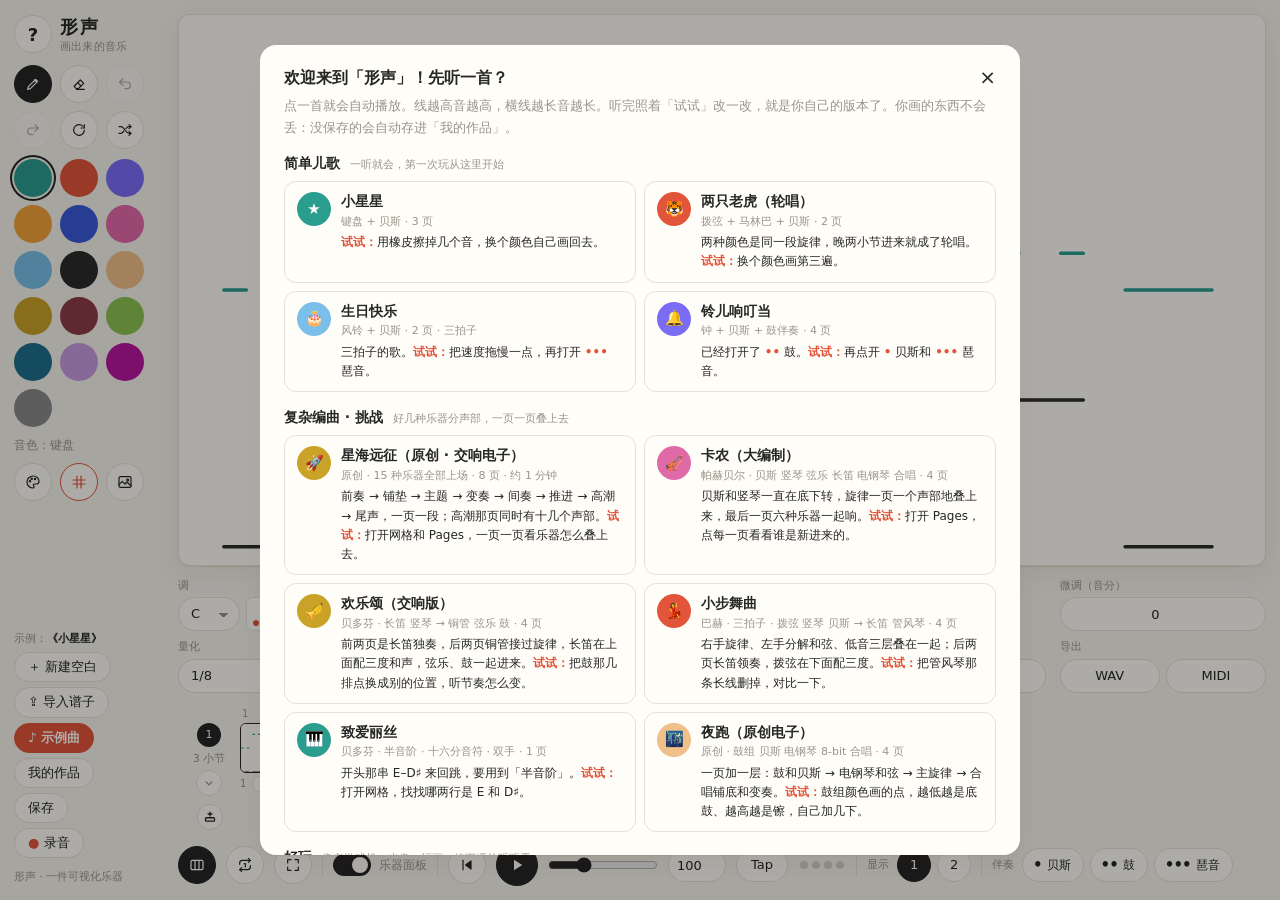
==== docs/index.html @ dfc7c665 "形声：新增大屏曲谱和新手引导 - 大屏曲谱：底部新按钮让画纸铺满整个屏幕（支持时顺便全屏），只留浮动小工具条：播放、画笔、橡皮、撤销、换颜色、退出；手机上也能画，Esc 或「退出大屏」回到普通界面（j" ====
<!DOCTYPE html>
<!-- 本文件由 工作文件/shapesound/build.py 自动生成，请不要直接修改；改源文件后重新运行 build.py -->
<html lang="zh-CN">
<head>
<meta charset="utf-8">
<meta name="viewport" content="width=device-width,initial-scale=1">
<title>形声 · 画出来的音乐</title>
<style>
:root{
  --bg:#f6f3ec; --paper:#fffdf8; --ink:#262626; --muted:#9a948a; --soft:#c9c3b8; --line:rgba(60,50,30,.08);
  --line2:rgba(60,50,30,.18); --line3:rgba(60,50,30,.34); --ui:#fffdf8; --uib:#e6e0d4; --hover:rgba(60,50,30,.06);
  --accent:#e2553a; --shadow:0 1px 2px rgba(60,40,10,.06),0 8px 28px rgba(60,40,10,.06);
}
body[data-paper="sky"]{ --bg:#d6e7f6; --paper:#e6f1fb; --ink:#1d2a44; --muted:#6c80a0; --soft:#a9bfd8; --line:rgba(20,50,90,.08);
  --line2:rgba(20,50,90,.18); --line3:rgba(20,50,90,.34); --ui:#f2f8fd; --uib:#c4d8ec; --hover:rgba(20,50,90,.07); }
body[data-paper="night"]{ --bg:#121419; --paper:#1a1d24; --ink:#efebe2; --muted:#878b97; --soft:#4a4f5c; --line:rgba(255,255,255,.05);
  --line2:rgba(255,255,255,.12); --line3:rgba(255,255,255,.26); --ui:#1f232b; --uib:#333845; --hover:rgba(255,255,255,.06); --shadow:0 8px 28px rgba(0,0,0,.4); }
*{box-sizing:border-box;margin:0;padding:0}
html,body{height:100%;overflow:hidden}
body{background:var(--bg);color:var(--ink);font:13px/1.4 -apple-system,"PingFang SC","Microsoft YaHei","Noto Sans SC",system-ui,sans-serif;
  display:grid;grid-template-columns:150px 1fr;gap:0 14px;padding:14px;-webkit-user-select:none;user-select:none;transition:background .3s}
button{font:inherit;color:inherit;background:none;border:0;cursor:pointer}
select,input{font:inherit;color:inherit}
svg{width:16px;height:16px;fill:none;stroke:currentColor;stroke-width:1.8;stroke-linecap:round;stroke-linejoin:round;display:block}

/* ---------- 左侧工具栏 ---------- */
#side{display:flex;flex-direction:column;gap:10px;min-height:0;overflow-y:auto;padding:6px;margin:-6px}   /* 留出 6px，选中色块的外圈不被裁掉 */
.brand{font-weight:700;font-size:18px;letter-spacing:.12em;display:flex;align-items:center;gap:8px}
.brand small{display:block;font-weight:400;font-size:11px;letter-spacing:.02em;color:var(--muted)}
.g3{display:grid;grid-template-columns:repeat(3,38px);gap:8px}
.ib{width:38px;height:38px;border-radius:50%;display:grid;place-items:center;background:var(--ui);border:1px solid var(--uib);position:relative}
.ib:hover{border-color:var(--line3)}
.ib.on{background:var(--ink);color:var(--paper);border-color:var(--ink)}
.ib:disabled{opacity:.35;cursor:default}
.sw{width:38px;height:38px;border-radius:50%;position:relative;transition:transform .1s}
.sw:hover{transform:scale(1.06)}
.sw.on{box-shadow:0 0 0 2px var(--bg),0 0 0 4px var(--ink)}
/* 悬停提示：用一个固定定位的浮层，永远在最上面，靠近窗口边缘时自动换到上方/往里挪，不会被色块或边框盖住 */
#tipbox{position:fixed;left:0;top:0;background:var(--ink);color:var(--paper);font-size:12px;line-height:1.5;padding:4px 10px;border-radius:7px;
  max-width:260px;z-index:60;pointer-events:none;opacity:0;transition:opacity .12s;box-shadow:0 4px 14px rgba(0,0,0,.18)}
#tipbox.show{opacity:.96}
.timbre{font-size:12px;color:var(--muted);height:16px}
.sp{flex:1}
.side-files{display:flex;flex-direction:column;gap:5px;align-items:flex-start}
.side-files .pill{padding:5px 13px}
.pill{padding:6px 14px;border-radius:999px;border:1px solid var(--uib);background:var(--ui);font-size:13px}
.pill:hover{border-color:var(--line3)}
#tBg.holding{box-shadow:0 0 0 3px var(--accent);transition:box-shadow .5s}
.pill.hot{background:var(--accent);color:#fff;border-color:var(--accent);font-weight:600}
.pill.hot:hover{filter:brightness(1.06)}
/* 示例曲 / 我的作品 弹窗 */
.dialog.wide{max-width:760px}
.dialog .lead{font-size:13px;color:var(--muted);margin:-4px 0 14px;line-height:1.7}
.songs{display:grid;grid-template-columns:repeat(auto-fill,minmax(240px,1fr));gap:8px}
.sgroup{margin:16px 0 8px;display:flex;align-items:baseline;gap:10px;flex-wrap:wrap}
.sgroup:first-child{margin-top:0}
.sgroup b{font-size:14px}
.sgroup span{font-size:11px;color:var(--muted)}
.song{display:flex;gap:10px;align-items:flex-start;text-align:left;width:100%;padding:10px 12px;border-radius:12px;border:1px solid var(--uib);background:var(--paper);transition:border-color .15s,transform .1s}
.song:hover{border-color:var(--ink);transform:translateY(-1px)}
.song .pic{flex:none;width:34px;height:34px;border-radius:50%;display:grid;place-items:center;color:#fff;font-size:15px}
.song .t{font-size:14px;font-weight:600}
.song .m{font-size:11px;color:var(--muted);margin:2px 0 4px}
.song .d{font-size:12px;line-height:1.6}
.song .d b{color:var(--accent);font-weight:600}
.dlg-foot{margin-top:14px;display:flex;gap:8px;justify-content:flex-end;flex-wrap:wrap}
.saverow{display:flex;gap:8px;flex-wrap:wrap}
.saverow input{flex:1;min-width:160px;height:34px;border-radius:999px;border:1px solid var(--uib);background:var(--paper);padding:0 14px}
.works{display:flex;flex-direction:column;gap:8px;margin-top:12px;max-height:48vh;overflow:auto}
.work{display:flex;gap:12px;align-items:center;padding:8px 10px;border:1px solid var(--uib);border-radius:12px;background:var(--paper)}
.work.cur{border-color:var(--ink)}
.work canvas{width:96px;height:36px;border-radius:6px;border:1px solid var(--uib);flex:none}
.winfo{flex:1;min-width:0}
.wname{font-weight:600;cursor:text;overflow:hidden;text-overflow:ellipsis;white-space:nowrap}
.wname input{font-weight:600;width:100%;border:1px solid var(--uib);border-radius:6px;padding:1px 6px;background:var(--ui)}
.wmeta{font-size:11px;color:var(--muted)}
.wtag{display:inline-block;font-size:10px;padding:0 6px;border-radius:999px;background:var(--uib);color:var(--ink);margin-right:4px}
.wbtns{display:flex;gap:6px;flex:none}
.pill.sm{padding:4px 11px;font-size:12px}
.pill.danger{background:#c0392b;color:#fff;border-color:#c0392b}
.empty{font-size:12px;color:var(--muted);padding:18px;text-align:center;line-height:1.8}
.worknow{font-size:11px;color:var(--muted);line-height:1.5;word-break:break-all}
.worknow b{color:var(--ink);font-weight:600}
/* 导入谱子 */
.imp-row{display:flex;gap:10px;align-items:center;flex-wrap:wrap;font-size:12px;color:var(--muted)}
.imp-h{font-size:13px;margin:16px 0 6px}
#impText{width:100%;height:150px;resize:vertical;border-radius:10px;border:1px solid var(--uib);background:var(--paper);color:var(--ink);padding:10px 12px;
  font:13px/1.6 ui-monospace,Consolas,"Microsoft YaHei",monospace;-webkit-user-select:text;user-select:text}
.imp-help{font-size:11px;color:var(--muted);line-height:1.9;margin-top:6px}
.imp-help b{color:var(--ink);font-weight:600}
.imp-err{color:#c0392b;font-size:12px;margin-top:8px;min-height:1em}
.imp-note{font-size:11px;color:var(--muted);margin-top:12px;line-height:1.7;border-top:1px solid var(--uib);padding-top:10px}
#phBox{margin-top:10px}
#phPrev{display:block;width:100%;border-radius:10px;border:1px solid var(--uib)}
.ph-ctl{display:flex;gap:14px;flex-wrap:wrap;align-items:center;margin-top:8px;font-size:12px;color:var(--muted)}
.ph-ctl label{display:flex;gap:6px;align-items:center}
.ph-ctl .sel{height:30px;font-size:12px}
.ph-ctl input[type=range]{width:120px;accent-color:var(--ink)}
.ph-foot{display:flex;gap:10px;align-items:center;justify-content:space-between;flex-wrap:wrap;margin-top:8px;font-size:12px;color:var(--muted)}
/* 大屏曲谱 */
body.big{grid-template-columns:1fr;grid-template-rows:1fr;padding:0;height:100%;overflow:hidden}
html:has(body.big){overflow:hidden}
body.big #side,body.big #inst,body.big #strip,body.big #bar{display:none!important}
body.big #toast{top:auto;bottom:18px}
body.big #main{grid-template-rows:1fr;gap:0;height:100vh;height:100dvh}
body.big #stage{border-radius:0;border:0}
#bigbar{position:fixed;top:10px;right:10px;z-index:40;display:flex;gap:6px;align-items:center;flex-wrap:wrap;justify-content:flex-end;
  background:var(--ui);border:1px solid var(--uib);border-radius:24px;padding:5px;box-shadow:var(--shadow);max-width:calc(100vw - 20px)}
#bigbar[hidden]{display:none}
#bigbar .ib.on{background:var(--ink);color:var(--paper)}
#bigbar .bbink{border:3px solid var(--ui);box-shadow:0 0 0 1px var(--uib)}
#bbInks{position:absolute;top:calc(100% + 6px);right:0;display:grid;grid-template-columns:repeat(4,64px);gap:6px;background:var(--ui);
  border:1px solid var(--uib);border-radius:14px;padding:8px;box-shadow:var(--shadow)}
#bbInks[hidden]{display:none}
.bbsw{height:40px;border-radius:10px;color:#fff;font-size:11px;font-weight:600;text-shadow:0 1px 2px rgba(0,0,0,.5);outline-offset:2px}
.bbsw.on{outline:2px solid var(--ink)}
/* 新手引导 */
#tour{position:fixed;inset:0;z-index:60}
#tour[hidden]{display:none}
#tourSpot{position:fixed;border-radius:12px;box-shadow:0 0 0 9999px rgba(20,16,10,.55);transition:all .25s;pointer-events:none}
#tourBubble{position:fixed;background:var(--ui);color:var(--ink);border-radius:14px;padding:14px 16px;box-shadow:0 10px 40px rgba(0,0,0,.3);transition:top .25s,left .25s}
#tourBubble b{font-size:15px;display:block;margin-bottom:4px}
#tourBubble p{font-size:13px;line-height:1.6;color:var(--ink)}
#tourBubble .tc{font-size:11px;color:var(--muted);margin-bottom:2px}
#tourBubble .tb{display:flex;gap:6px;margin-top:12px;align-items:center}
#tourBubble .tb span{flex:1}
/* 引导：按钮闪一闪 */
@keyframes pulse{0%{box-shadow:0 0 0 0 rgba(226,85,58,.6)}70%{box-shadow:0 0 0 6px rgba(226,85,58,0)}100%{box-shadow:0 0 0 0 rgba(226,85,58,0)}}
.ib.pulse{animation:pulse 1.3s ease-out infinite;border-color:var(--accent);color:var(--accent)}
#rec::before{content:"●";color:var(--accent);margin-right:5px}
#rec.on{background:var(--accent);color:#fff;border-color:var(--accent)}
#rec.on::before{color:#fff;animation:blink 1s infinite}
@keyframes blink{50%{opacity:.2}}
.credit{font-size:11px;color:var(--muted);line-height:1.6}

/* ---------- 主区 ---------- */
#main{display:grid;grid-template-areas:'stage' 'inst' 'strip' 'bar';grid-template-rows:1fr auto auto auto;gap:12px;min-height:0;min-width:0}
#stage{grid-area:stage;position:relative;border-radius:12px;background:var(--paper);box-shadow:var(--shadow);border:1px solid var(--uib);overflow:hidden;
  background-size:cover;background-position:center;min-height:200px}
#stage.photo::before{content:"";position:absolute;inset:0;background:rgba(255,255,255,.42);pointer-events:none}
#cv{position:absolute;inset:0;width:100%;height:100%;touch-action:none;cursor:crosshair}
#hint{position:absolute;left:50%;top:50%;transform:translate(-50%,-50%);color:var(--muted);font-size:14px;pointer-events:none;text-align:center;line-height:1.9;transition:opacity .3s}

/* 舞台模式：一格一种乐器（4 × 4） */
#cast{position:absolute;inset:0;display:none;grid-template-columns:repeat(4,1fr);grid-template-rows:repeat(4,1fr);gap:2px;background:var(--uib)}
body.mode3 #cast{display:grid}
body.mode3 #cv{visibility:hidden}
body.mode3 #hint{display:none}
.cell{position:relative;overflow:hidden;cursor:pointer}
.cell img{position:absolute;inset:0;width:100%;height:100%;object-fit:cover;opacity:0;transition:opacity .12s ease-out}
.cell .glow{position:absolute;inset:0;background:rgba(255,255,255,.5);opacity:0;transition:opacity .12s ease-out}
.cell.show img{opacity:1}
.cell.show.nophoto .glow{opacity:1}
.cell .lbl{position:absolute;left:8px;bottom:6px;font-size:11px;color:#fff;text-shadow:0 0 4px rgba(0,0,0,.45)}
.cell .tip{position:absolute;inset:0;display:flex;align-items:center;justify-content:center;text-align:center;padding:0 8px;color:#fff;font-size:11px;text-shadow:0 0 4px rgba(0,0,0,.7)}
#prog3{display:none}
@media (max-width:759px){ #prog3{display:inline-block} }

/* Pages：时间线条 */
#strip{grid-area:strip;display:none;overflow-x:auto;padding:2px 0 2px;max-height:34vh;overflow-y:auto}
body.pages-open #strip{display:block}
.trk{display:flex;align-items:flex-start;margin-bottom:8px}
.trk.ruler{margin-bottom:2px;align-items:flex-end}
.thead{width:62px;flex:none;display:flex;flex-direction:column;align-items:center;gap:4px;font-size:11px;color:var(--muted)}
.thead .n{width:24px;height:24px;border-radius:50%;background:var(--uib);display:grid;place-items:center;color:var(--ink);cursor:pointer;font-size:11px}
.trk.on .thead .n{background:var(--ink);color:var(--paper)}
.rnum{font-size:10px;color:var(--muted);flex:none;padding-left:2px}
.pg{flex:none;display:flex;flex-direction:column;gap:3px;padding-right:4px}
.pg .clip{position:relative;border-radius:6px;overflow:hidden;border:1.5px solid var(--uib);display:block;cursor:pointer;background:var(--paper)}
.pg.on .clip{border-color:var(--ink)}
.pg canvas{display:block;width:100%}
.pg .head{position:absolute;top:0;bottom:0;width:2px;margin-left:-1px;background:var(--accent);display:none}
.pg .under{font-size:10px;color:var(--muted);display:flex;gap:6px;align-items:center}
.pg .bars{border:1px solid var(--uib);border-radius:999px;padding:0 6px;cursor:pointer;background:var(--ui)}
.pg .bars:hover{border-color:var(--line3)}
.pctl{display:flex;gap:4px;align-self:center;padding-left:4px}
.sbtn{width:26px;height:26px;border-radius:50%;border:1px solid var(--uib);background:var(--ui);display:grid;place-items:center;flex:none;position:relative}
.sbtn:hover{border-color:var(--line3)}
.sbtn:disabled{opacity:.35;cursor:default}
.sbtn svg{width:12px;height:12px}
.trackadd{margin-left:19px}

/* 乐器面板 */
#inst{grid-area:inst;display:grid;grid-template-columns:repeat(5,minmax(0,1fr));gap:8px 14px}
body.noinst #inst{display:none}
.f{display:flex;flex-direction:column;gap:4px;min-width:0}
.f>label{font-size:11px;color:var(--muted)}
.f>.c{display:flex;gap:6px;align-items:center;min-width:0}
.sel,.box,.tg{height:34px;border-radius:999px;border:1px solid var(--uib);background:var(--ui);padding:0 12px;min-width:0}
.sel{appearance:none;-webkit-appearance:none;padding-right:26px;flex:1;cursor:pointer;
  background-image:linear-gradient(45deg,transparent 50%,var(--muted) 50%),linear-gradient(135deg,var(--muted) 50%,transparent 50%);
  background-position:calc(100% - 15px) 15px,calc(100% - 10px) 15px;background-size:5px 5px;background-repeat:no-repeat}
.sel option{background:var(--ui);color:var(--ink)}
.sel.key{flex:none;width:62px}
.box{width:100%;text-align:center}
.tg{flex:1;text-align:center}
.tg.on{background:var(--ink);color:var(--paper);border-color:var(--ink)}
.round{width:34px;height:34px;border-radius:50%;border:1px solid var(--uib);background:var(--ui);flex:none}
.oct{min-width:22px;text-align:center;font-variant-numeric:tabular-nums}
#piano{position:relative;height:34px;flex:1;min-width:84px;max-width:130px;border-radius:7px;overflow:hidden;border:1px solid var(--uib);background:var(--ui)}
#piano i{position:absolute;top:0;bottom:0;border-right:1px solid var(--uib);cursor:pointer;background:var(--paper)}
#piano i.b{background:var(--ink);opacity:.82;bottom:42%;border:0;border-radius:0 0 3px 3px;z-index:1}
#piano i.in::after{content:"";position:absolute;left:50%;bottom:4px;width:5px;height:5px;margin-left:-2.5px;border-radius:50%;background:var(--muted)}
#piano i.b.in::after{background:var(--paper);bottom:3px}
#piano i.root::after{background:var(--accent)!important;width:6px;height:6px;margin-left:-3px}
.toggle-row{display:flex;align-items:center;gap:8px;font-size:12px;color:var(--muted)}
.switch{width:38px;height:22px;border-radius:999px;background:var(--uib);position:relative;transition:background .2s}
.switch::after{content:"";position:absolute;left:3px;top:3px;width:16px;height:16px;border-radius:50%;background:var(--paper);transition:left .2s;box-shadow:0 1px 2px rgba(0,0,0,.2)}
.switch.on{background:var(--ink)}
.switch.on::after{left:19px}

/* 走带 */
#bar{grid-area:bar;display:flex;align-items:center;gap:10px;flex-wrap:wrap}
#play{width:42px;height:42px;background:var(--ink);color:var(--paper);border-color:var(--ink)}
#play svg{width:18px;height:18px;fill:currentColor;stroke:none}
#tempo{width:110px;accent-color:var(--ink)}
#bpm{width:58px;height:34px;border-radius:999px;border:1px solid var(--uib);background:var(--ui);text-align:center;font-variant-numeric:tabular-nums}
#tap{height:34px;padding:0 14px;border-radius:999px;border:1px solid var(--uib);background:var(--ui)}
#tap.flash{background:var(--ink);color:var(--paper)}
.num{width:34px;height:34px;border-radius:50%;border:1px solid var(--uib);background:var(--ui);font-variant-numeric:tabular-nums}
.num.on{background:var(--ink);color:var(--paper);border-color:var(--ink)}
.dots{height:34px;padding:0 12px 0 10px;border-radius:999px;border:1px solid var(--uib);background:var(--ui);font-size:12px;line-height:1;display:inline-flex;align-items:center;gap:5px}
.dots b{font-size:15px;letter-spacing:-1px;font-weight:700}
.dots:hover{border-color:var(--line3)}
.grp{display:flex;align-items:center;gap:6px}
.glabel{font-size:11px;color:var(--muted);margin-right:2px}
.dots.on{background:var(--ink);color:var(--paper);border-color:var(--ink)}
.beat{width:8px;height:8px;border-radius:50%;background:var(--line2);display:inline-block;margin:0 2px}
.beat.on{background:var(--accent)}
.vsep{width:1px;height:22px;background:var(--uib)}

/* 弹窗 / 提示 */
.overlay{position:fixed;inset:0;background:rgba(0,0,0,.32);display:none;place-items:center;z-index:40}
.overlay.show{display:grid}
.dialog{background:var(--ui);color:var(--ink);border-radius:16px;max-width:460px;width:calc(100% - 32px);padding:22px 24px;box-shadow:var(--shadow);max-height:90vh;overflow:auto}
.dialog h2{font-size:16px;margin-bottom:10px}
.dialog ol{padding-left:18px;line-height:1.9;font-size:13px}
.dialog .k{margin-top:12px;font-size:12px;color:var(--muted);line-height:1.9}
.dialog kbd{border:1px solid var(--uib);border-radius:4px;padding:0 5px;font-family:inherit;font-size:11px;background:var(--paper)}
.dialog .close{float:right;font-size:20px;line-height:1}
#toast{position:fixed;left:50%;top:26px;transform:translateX(-50%);background:var(--ink);color:var(--paper);padding:8px 16px;border-radius:999px;font-size:13px;opacity:0;transition:opacity .25s;pointer-events:none;z-index:50}
#toast.show{opacity:.92}

@media (max-width:1100px){ #inst{grid-template-columns:repeat(3,minmax(0,1fr))} }
@media (max-width:760px){
  body{grid-template-columns:minmax(0,1fr);grid-template-rows:auto 1fr;padding:10px;gap:10px;overflow:visible;height:auto;min-height:100%}
  html{overflow:auto}
  button,select{touch-action:manipulation}
  #side{flex-direction:row;flex-wrap:wrap;align-items:center;overflow:visible}
  #side .sp,.credit,.timbre{display:none}
  .side-files{flex-direction:row;gap:6px;flex-wrap:wrap;align-items:center;width:100%}
  .side-files .pill{white-space:nowrap;padding:6px 11px;min-height:40px}
  .worknow{width:100%}
  .g3{grid-template-columns:repeat(6,44px);gap:6px}
  .g3:has(> :nth-child(3):last-child){grid-template-columns:repeat(3,44px)}
  .ib,.sw{width:44px;height:44px}
  #swatches .sw{width:36px;height:36px;margin:4px}
  #main{grid-template-areas:'stage' 'bar' 'strip' 'inst';grid-template-rows:46vh auto auto auto;grid-template-rows:clamp(220px,46svh,460px) auto auto auto;gap:10px}
  #bar{gap:8px;padding:8px;border:1px solid var(--uib);border-radius:12px;background:var(--paper)}
  #bar .vsep{display:none}
  #bar .grp{flex-wrap:wrap}
  #play,.num{width:44px;height:44px}
  #tap,.dots,#bpm,.sel,.box,.tg,.round,#piano{min-height:40px}
  .round{width:40px}
  #inst{grid-template-columns:repeat(2,minmax(0,1fr));gap:10px}
  #piano{min-width:0}
  .dialog{padding:16px;max-height:90vh;max-height:90dvh}
  .songs{grid-template-columns:minmax(0,1fr)}
  .dialog .close{min-width:44px;min-height:44px}
  .work{flex-wrap:wrap}
}
</style>
</head>
<body data-paper="paper">

<!-- ================= 左侧工具栏 ================= -->
<aside id="side">
  <div class="brand"><button class="ib" id="helpBtn" data-tip="怎么玩">?</button><div>形声<small>画出来的音乐</small></div></div>
  <div class="g3" id="tools">
    <button class="ib on" id="tPen" data-tip="画笔">
      <svg viewBox="0 0 24 24"><path d="M4 20l4-1 11-11-3-3L5 16l-1 4z"/><path d="M14 6l3 3"/></svg></button>
    <button class="ib" id="tErase" data-tip="橡皮 (Shift+E)">
      <svg viewBox="0 0 24 24"><path d="M8 20h12"/><path d="M5 15l9-9 5 5-8 8H8l-3-3a1 1 0 010-1z"/><path d="M10 10l5 5"/></svg></button>
    <button class="ib" id="tUndo" data-tip="撤销 (Ctrl+Z)">
      <svg viewBox="0 0 24 24"><path d="M9 14L4 9l5-5"/><path d="M4 9h11a5 5 0 010 10h-3"/></svg></button>
    <button class="ib" id="tRedo" data-tip="重做 (Ctrl+Y)">
      <svg viewBox="0 0 24 24"><path d="M15 14l5-5-5-5"/><path d="M20 9H9a5 5 0 000 10h3"/></svg></button>
    <button class="ib" id="tClear" data-tip="清空重来">
      <svg viewBox="0 0 24 24"><path d="M20 12a8 8 0 11-2.3-5.7"/><path d="M20 4v5h-5"/></svg></button>
    <button class="ib" id="tShuffle" data-tip="随机换音色">
      <svg viewBox="0 0 24 24"><path d="M3 7h3c5 0 7 10 12 10h3"/><path d="M3 17h3c2 0 3.2-1.6 4.4-3.6M13.6 9.6C14.8 8 16 7 18 7h3"/><path d="M18 4l3 3-3 3M18 14l3 3-3 3"/></svg></button>
  </div>
  <div class="g3" id="swatches"></div>
  <div class="timbre" id="timbre"></div>
  <div class="g3">
    <button class="ib" id="tPalette" data-tip="换一套颜色">
      <svg viewBox="0 0 24 24"><path d="M12 3a9 9 0 100 18c1.1 0 1.6-.8 1.6-1.6 0-1.3-1.2-1.6-1.2-2.8 0-1 .8-1.6 1.8-1.6H17a4 4 0 004-4c0-4.4-4-8-9-8z"/><circle cx="7.5" cy="11" r="1"/><circle cx="10" cy="7" r="1"/><circle cx="15" cy="7.5" r="1"/></svg></button>
    <button class="ib" id="tGrid" data-tip="音符网格：显示每一行是什么音（G）">
      <svg viewBox="0 0 24 24"><path d="M9 3v18M15 3v18M3 9h18M3 15h18"/></svg></button>
    <button class="ib" id="tBg" data-tip="换背景（长按：用自己的图片）">
      <svg viewBox="0 0 24 24"><rect x="3" y="4" width="18" height="16" rx="2"/><path d="M3 16l5-5 4 4 3-3 6 6"/><circle cx="16" cy="9" r="1.5"/></svg></button>
  </div>
  <div class="sp"></div>
  <div class="side-files">
    <div class="worknow" id="workNow"></div>
    <button class="pill" id="newBtn" data-tip="新建一张空白画纸（没保存的会自动存成草稿）">＋ 新建空白</button>
    <button class="pill" id="impBtn" data-tip="导入现成的谱子（简谱、MusicXML、MIDI），或者把照片描成线条">⇪ 导入谱子</button>
    <button class="pill hot" id="samplesBtn" data-tip="不知道画什么？先听一首示例曲">♪ 示例曲</button>
    <button class="pill" id="libBtn" data-tip="保存过的作品都在这里，点一下就能切换">我的作品</button>
    <button class="pill" id="save" data-tip="保存到「我的作品」（Ctrl+S）">保存</button>
    <button class="pill" id="rec">录音</button>
  </div>
  <div class="credit">形声 · 一件可视化乐器</div>
</aside>

<!-- ================= 主区 ================= -->
<section id="main">
  <main id="stage">
    <canvas id="cv"></canvas>
    <div id="cast"></div>
    <div id="hint">在纸上随便画几笔，然后按 ▶<br>线越高，音越高；从左到右是时间</div>
  </main>

  <div id="bar">
    <button class="ib" id="pagesBtn" data-tip="Pages：把几页串成一条时间线"><svg viewBox="0 0 24 24"><rect x="3" y="5" width="18" height="14" rx="2"/><path d="M9 5v14M15 5v14"/></svg></button>
    <button class="ib" id="loopBtn" data-tip="单页循环：开着时只循环眼前这一页；关掉时一页放完接着放下一页（和 Pages 面板开不开无关）"><svg viewBox="0 0 24 24"><path d="M17 2l3 3-3 3"/><path d="M4 11V9a4 4 0 014-4h12"/><path d="M7 22l-3-3 3-3"/><path d="M20 13v2a4 4 0 01-4 4H4"/><path d="M11 10h1.5v5"/></svg></button>
    <button class="ib" id="bigBtn" data-tip="大屏曲谱：画纸铺满整个屏幕（手机上画谱更方便），Esc 或「退出」回来"><svg viewBox="0 0 24 24"><path d="M4 9V4h5M20 9V4h-5M4 15v5h5M20 15v5h-5"/></svg></button>
    <div class="vsep"></div>
    <div class="toggle-row"><button class="switch on" id="instSw" title="显示/隐藏乐器面板"></button>乐器面板</div>
    <div class="vsep"></div>
    <button class="ib" id="toStart" data-tip="回到开头"><svg viewBox="0 0 24 24"><path d="M6 5v14"/><path d="M18 6l-8 6 8 6z" fill="currentColor"/></svg></button>
    <button class="ib" id="play" data-tip="播放 / 暂停 (空格)"></button>
    <input type="range" id="tempo" min="40" max="240" value="120" title="速度">
    <input type="number" id="bpm" min="40" max="240" value="120" title="BPM">
    <button id="tap" title="跟着拍子连续点几下">Tap</button>
    <span id="beats"><i class="beat"></i><i class="beat"></i><i class="beat"></i><i class="beat"></i></span>
    <div class="vsep"></div>
    <div class="grp"><span class="glabel">显示</span>
    <button class="num on" id="prog1" data-tip="1 画线模式：正常画线">1</button>
    <button class="num" id="prog2" data-tip="2 像素模式：画纸变成方格，播放头扫过时格子发亮">2</button>
    <button class="num" id="prog3" data-tip="3 舞台模式：给每种乐器配一张照片（窗口变窄时才出现）">3</button></div>
    <div class="vsep"></div>
    <div class="grp"><span class="glabel">伴奏</span>
    <button class="dots" id="beat1" data-tip="贝斯伴奏：每拍弹一下低音主音。点一下开，再点关；三种伴奏可以同时开"><b>•</b>贝斯</button>
    <button class="dots" id="beat2" data-tip="鼓伴奏：底鼓、军鼓轮流，加上镲。点一下开，再点关"><b>••</b>鼓</button>
    <button class="dots" id="beat4" data-tip="琶音伴奏：跟着调自动循环一段分解和弦。点一下开，再点关"><b>•••</b>琶音</button></div>
  </div>

  <div id="inst">
    <div class="f"><label>调</label><div class="c"><select class="sel key" id="selKey"></select><div id="piano"></div></div></div>
    <div class="f"><label>音阶</label><div class="c"><select class="sel" id="selScale"></select></div></div>
    <div class="f"><label>音域</label><div class="c"><select class="sel" id="selRange"><option value="1">1 个八度</option><option value="2">2 个八度</option><option value="3">3 个八度</option></select></div></div>
    <div class="f"><label>八度</label><div class="c"><button class="round" id="octDn">−</button><span class="oct" id="octVal">0</span><button class="round" id="octUp">+</button></div></div>
    <div class="f"><label>微调（音分）</label><div class="c"><input class="box" id="tune" type="number" min="-50" max="50" step="1" value="0"></div></div>
    <div class="f"><label>量化</label><div class="c"><select class="sel" id="selQuant"></select></div></div>
    <div class="f"><label>摇摆</label><div class="c"><select class="sel" id="selSwing"></select></div></div>
    <div class="f"><label>节拍器</label><div class="c"><button class="tg" id="click">关</button></div></div>
    <div class="f"><label>MIDI 输入</label><div class="c"><button class="tg" id="midi">关</button></div></div>
    <div class="f"><label>导出</label><div class="c"><button class="tg" id="expWav">WAV</button><button class="tg" id="expMidi">MIDI</button></div></div>
  </div>

  <div id="strip"></div>

</section>

<div class="overlay" id="help"><div class="dialog">
  <button class="close" id="helpClose">×</button>
  <h2>怎么玩</h2>
  <ol>
    <li><b>画线就是作曲。</b>竖线（播放头）从左往右扫，碰到哪条线，哪条线就发声：越高音越高；横线是长音，斜线是琶音，竖线是和弦。</li>
    <li><b>选调和音阶。</b>打开「音符网格」能看到每一行的音名；网格里只有音阶内的音，怎么画都和谐。</li>
    <li><b>定速度。</b>拖速度条、输入 BPM，或者跟着拍子连点 Tap；节拍器可以打开听拍子。</li>
    <li><b>颜色就是音色。</b>十六种颜色对应十六种乐器；最后一种是「鼓组」：画得越低越是底鼓，越高越是镲；接上 MIDI 键盘并打开「MIDI 输入」，播放时弹的音会画进循环里。</li>
  </ol>
  <div class="k">
    <kbd>空格</kbd> 播放/暂停　<kbd>Ctrl</kbd>+<kbd>Z</kbd> 撤销　<kbd>Ctrl</kbd>+<kbd>Y</kbd> 重做　<kbd>Shift</kbd>+<kbd>E</kbd> 橡皮　<kbd>G</kbd> 网格<br>
    <kbd>1</kbd>–<kbd>9</kbd> 选乐器　电脑键盘当琴：<kbd>A</kbd>–<kbd>;</kbd> 从低到高，<kbd>Q</kbd>–<kbd>P</kbd> 接着往上<br>
    底部「伴奏」三个按钮：<b>•</b> 贝斯　<b>••</b> 鼓　<b>•••</b> 琶音。点一下开、再点关，可以同时开好几个；它们跟着你选的调走。<br>
    不知道从哪开始？点左边的 <b>♪ 示例曲</b>，听一首再改着玩。<br>
    有现成的谱子？点 <b>⇪ 导入谱子</b>：粘贴简谱，或选 MusicXML / MIDI 文件，自动画成线条；也能选一张照片，把轮廓描成会响的线条。<br>
    <b>1 / 2 / 3</b> 是显示模式：画线、像素（格子会随播放头亮起）、舞台（每种乐器一个格子配照片，手机宽度才出现）。<br>
    最左边的 <b>Pages</b> 打开时间线（只管显示），旁边的 <b>单页循环</b> 按钮决定是只循环眼前这一页，还是一页放完接着放下一页；Pages 里每页一张画，点「N 小节」改这一页放几个小节，＋ 新页、复制、删除；还能叠加多条时间线一起播。<br>
    右下角 <b>大屏</b> 按钮让画纸铺满整个屏幕，手机上画谱更方便。<br>
    「保存」把作品存进「我的作品」，在那里可以随时切换、改名、删除，或导出成 .json 文件（<kbd>Ctrl</kbd>+<kbd>S</kbd> 快速保存）。
  </div>
  <div class="dlg-foot"><button class="pill hot" id="tourAgain">重新看一遍新手引导</button></div>
</div></div>
<div class="overlay" id="samples"><div class="dialog wide">
  <button class="close" id="samplesClose">×</button>
  <h2 id="samplesTitle">示例曲</h2>
  <div class="lead" id="samplesLead">点一首就会自动播放。线越高音越高，横线越长音越长。听完照着「试试」改一改，就是你自己的版本了。你画的东西不会丢：没保存的会自动存进「我的作品」。</div>
  <div id="songList"></div>
  <div class="dlg-foot"><button class="pill" id="samplesSkip">新建空白，自己画</button></div>
</div></div>
<div class="overlay" id="lib"><div class="dialog wide">
  <button class="close" id="libClose">×</button>
  <h2>我的作品</h2>
  <div class="lead">作品保存在这个浏览器里，刷新、关掉网页都还在。已保存的作品之后的修改会<b>自动保存</b>；没保存的新作品，切换时会自动存成<b>草稿</b>。换电脑或清理浏览器数据前，记得点「导出」备份成文件。</div>
  <div class="saverow"><input id="libName" maxlength="40" placeholder="给当前作品起个名字"><button class="pill hot" id="libSave">保存当前作品</button><button class="pill" id="libSaveNew" hidden>另存为新作品</button></div>
  <div class="works" id="workList"></div>
  <div class="dlg-foot"><button class="pill" id="libNew">新建空白作品</button><button class="pill" id="libImport">从文件导入…</button></div>
</div></div>
<div class="overlay" id="imp"><div class="dialog wide">
  <button class="close" id="impClose">×</button>
  <h2>导入谱子</h2>
  <div class="lead">把现成的谱子自动画成线条：每个声部一种颜色，调、音阶、音域、速度都会自动设好，一页 16 拍，多页自动串成时间线。导入的谱子存进「我的作品」。</div>
  <div class="imp-row"><button class="pill hot" id="impFile">选择文件…</button>
    <span>MusicXML（.musicxml / .xml / .mxl）或 MIDI（.mid）。也可以直接把文件拖到网页上。</span></div>
  <h3 class="imp-h">或者从照片描线</h3>
  <div class="imp-row"><button class="pill" id="phFile">选择照片…</button>
    <span>任何照片或图片都行：把轮廓描成线条，变成一幅会响的画（不是识别图里的音符）。也可以把照片直接拖到网页上。</span></div>
  <div id="phBox" hidden>
    <canvas id="phPrev"></canvas>
    <div class="ph-ctl">
      <label>线条多少 <input type="range" id="phDetail" min="1" max="10" value="5"></label>
      <label>颜色 <select class="sel" id="phColor"><option value="photo">按照片的颜色选乐器</option><option value="one">全用当前选的乐器</option></select></label>
      <label>比例 <select class="sel" id="phFit"><option value="keep">保持照片比例</option><option value="fill">铺满画纸</option></select></label>
    </div>
    <div class="ph-foot"><span id="phInfo"></span><button class="pill hot" id="phGo">用这些线条生成谱子</button></div>
  </div>
  <h3 class="imp-h">或者输入简谱</h3>
  <textarea id="impText" spellcheck="false" placeholder="例如：&#10;1=C 4/4 ♩=100&#10;1 1 5 5 | 6 6 5 - | 4 4 3 3 | 2 2 1 - |"></textarea>
  <div class="imp-help">
    <b>1–7</b> 音　<b>0</b> 休止　<b>-</b> 延长一拍　<b>5.</b> 附点　<b>1_</b> 八分音符　<b>1__</b> 十六分　<b>1'</b> 高八度　<b>1,</b> 低八度　<b>#4 b7</b> 升降　<b>[135]</b> 和弦<br>
    <b>1=G</b> 定调　<b>♩=90</b> 速度　另起一行写 <b>@贝斯</b>（或 @长笛、@鼓…）开始一个新声部，名字决定用什么乐器　第一行不带数字的文字当作标题
  </div>
  <div class="imp-err" id="impErr"></div>
  <div class="dlg-foot"><button class="pill" id="impDemo">填入示例</button><button class="pill hot" id="impGo">生成谱子（Ctrl+Enter）</button></div>
  <div class="imp-note">想把照片或 PDF 里的五线谱当成音符识别出来：网页没法直接做。可以先用免费的 MuseScore（导入 PDF）或 Audiveris 识别，导出成 MusicXML，再从这里导入。</div>
</div></div>
<div id="bigbar" hidden>
  <button class="ib" id="bbPlay" title="播放 / 暂停"></button>
  <button class="ib" id="bbPen" title="画笔"><svg viewBox="0 0 24 24"><path d="M4 20l4-1 11-11-3-3L5 16l-1 4z"/><path d="M14 6l3 3"/></svg></button>
  <button class="ib" id="bbErase" title="橡皮"><svg viewBox="0 0 24 24"><path d="M8 20h12"/><path d="M5 15l9-9 5 5-8 8H8l-3-3a1 1 0 010-1z"/><path d="M10 10l5 5"/></svg></button>
  <button class="ib" id="bbUndo" title="撤销"><svg viewBox="0 0 24 24"><path d="M9 14L4 9l5-5"/><path d="M4 9h11a5 5 0 010 10h-3"/></svg></button>
  <button class="ib bbink" id="bbInk"></button>
  <button class="pill" id="bbExit">退出大屏</button>
  <div id="bbInks" hidden></div>
</div>
<div id="tour" hidden><div id="tourSpot"></div>
  <div id="tourBubble"><div class="tc" id="tourCount"></div><b id="tourTitle"></b><p id="tourText"></p>
    <div class="tb"><button class="pill sm" id="tourSkip">跳过</button><span></span><button class="pill sm" id="tourPrev">上一步</button><button class="pill sm hot" id="tourNext">下一步</button></div></div></div>
<div id="tipbox"></div>
<div id="toast"></div>
<input type="file" id="openFile" accept=".json,application/json" hidden>
<input type="file" id="photoFile" accept="image/*" hidden>
<input type="file" id="castFile" accept="image/*" hidden>
<input type="file" id="impInput" accept=".musicxml,.xml,.mxl,.mid,.midi,.txt" hidden>
<input type="file" id="phInput" accept="image/*" hidden>

<script>
/* ===== js/core.js ===== */
"use strict";
/* 形声 · 音乐数据、状态、音符计算、音频引擎、伴奏、调度器 */
/* =====================================================================
   形声 —— 画线即作曲的可视化乐器
   纯原生 JS + Web Audio API + Web MIDI API，无依赖、双击 index.html 即可离线运行
   ===================================================================== */

// ---------------- 音乐数据 ----------------
const KEY_NAMES  = ['C','C♯','D','E♭','E','F','F♯','G','A♭','A','B♭','B'];
const NAMES_SHARP= ['C','C♯','D','D♯','E','F','F♯','G','G♯','A','A♯','B'];
const NAMES_FLAT = ['C','D♭','D','E♭','E','F','G♭','G','A♭','A','B♭','B'];
const SCALES = {
  majPent:{name:'大调五声',iv:[0,2,4,7,9]},     minPent:{name:'小调五声',iv:[0,3,5,7,10]},
  major:{name:'大调',iv:[0,2,4,5,7,9,11]},       minor:{name:'自然小调',iv:[0,2,3,5,7,8,10]},
  harmMinor:{name:'和声小调',iv:[0,2,3,5,7,8,11]},dorian:{name:'Dorian 多利亚',iv:[0,2,3,5,7,9,10]},
  phrygian:{name:'Phrygian 弗里几亚',iv:[0,1,3,5,7,8,10]}, lydian:{name:'Lydian 利底亚',iv:[0,2,4,6,7,9,11]},
  mixolydian:{name:'Mixolydian 混合利底亚',iv:[0,2,4,5,7,9,10]}, blues:{name:'布鲁斯',iv:[0,3,5,6,7,10]},
  chromatic:{name:'半音阶（全部 12 个音）',iv:[0,1,2,3,4,5,6,7,8,9,10,11]},
};
const MINORISH = new Set(['minor','minPent','blues','phrygian','dorian','harmMinor']);
const QUANT = {'4':{label:'1/4',n:4},'8':{label:'1/8',n:8},'8t':{label:'1/8 三连音',n:12,trip:true},
  '16':{label:'1/16',n:16},'16t':{label:'1/16 三连音',n:24,trip:true},'32':{label:'1/32',n:32}};
const SWING = {off:{label:'关',v:0},light:{label:'轻',v:.10},medium:{label:'中',v:.20},hard:{label:'重',v:.33}};
const INSTR = ['键盘','拨弦','钟','马林巴','长笛','弦乐','风铃','贝斯','8-bit','铜管','管风琴','竖琴','电钢琴','合唱','鼓组','电吉他'];
const NINK = INSTR.length, DRUM_INK = 14;   // 鼓组：线越低越是底鼓，越高越是镲
// 色块的摆放顺序：鼓组放最后（编号不变，旧作品里的颜色不会乱）
const SWATCH_ORDER = [0,1,2,3,4,5,6,7,8,9,10,11,12,13,15,14];
const PALETTES = [
  ['#2a9d8f','#e2553a','#7b6cf6','#f2a23a','#3a5bd9','#e06aa8','#79bfe9','#2b2b2b','#f0bf8a','#c9a227','#8e3b46','#8cc152','#1f6f8b','#c79be0','#8a8a8a','#b5179e'],   // 明亮
  ['#1e6fa8','#c8382b','#e5b23b','#2e7d5b','#9d2933','#3b3f52','#a0522d','#7fa9bd','#7e5aa8','#d9b611','#4c221b','#789262','#065279','#cca4e3','#75878a','#8c4356'],   // 国色：石青 朱砂 藤黄 松绿 胭脂 黛 赭石 月白 青莲 秋香 紫檀 竹青 靛蓝 丁香 苍 绛紫
  ['#00b3a4','#ff5d73','#a78bfa','#ffb020','#4f7cff','#ff7ac6','#5ad1ff','#8a8f9c','#ffd08a','#ffe14d','#c2185b','#a3e635','#22d3ee','#e9a8ff','#9ca3af','#ff3df2'],   // 霓虹
];
const PAPERS = ['paper','sky','night','photo'];
const PAPER_NAMES = {paper:'纸',sky:'天空',night:'夜',photo:'照片'};

// ---------------- 状态 ----------------
const S = { key:0, scale:'majPent', range:3, octave:0, cents:0, quant:'8t', swing:'off', beats:0,
            click:false, midi:false, paper:'paper', palette:0, grid:false, bpm:120, ink:0,
            mode:1 };
// Pages：时间线 → 页 → 线条。一页 = 一圈循环的画；bars = 这一页占几个小节（与原作一致，网页版一小节即一圈）
const newTrack = () => ({ pages:[{strokes:[], bars:1}], pageIndex:0, played:0, collapsed:false });
let tracks = [newTrack()], trackIndex = 0, timelineOn = false;
// 单页循环：开着时只循环眼前这一页；关掉时按 Pages 的顺序一页一页往下播（和 Pages 面板开不开无关）
let loopOne = false;
let strokes = tracks[0].pages[0].strokes;
function syncStrokes(){ const t=tracks[trackIndex]; t.pageIndex=clamp(t.pageIndex,0,t.pages.length-1); strokes=t.pages[t.pageIndex].strokes; }
// 正在发声的线：时间线打开时是每条时间线当前那一页叠在一起；关闭时只有眼前这一页
// 正在发声的线：每条时间线当前那一页叠在一起（单页循环时也一样，只是不翻页）
const playingLists = () => tracks.map(t=>t.pages[t.pageIndex].strokes);
let tool = 'draw';
let undoStack = [], redoStack = [];

// ---------------- 小工具 ----------------
const $ = id => document.getElementById(id);
const clamp = (v,a,b) => Math.max(a, Math.min(b, v));
function toast(m,ms=1800){ const t=$('toast'); t.textContent=m; t.classList.add('show'); clearTimeout(toast._t); toast._t=setTimeout(()=>t.classList.remove('show'),ms); }
function download(blob,name){ const a=document.createElement('a'); a.href=URL.createObjectURL(blob); a.download=name; document.body.appendChild(a); a.click(); setTimeout(()=>{URL.revokeObjectURL(a.href); a.remove();},1000); }
function stamp(){ const d=new Date(),p=n=>String(n).padStart(2,'0'); return `${d.getFullYear()}${p(d.getMonth()+1)}${p(d.getDate())}-${p(d.getHours())}${p(d.getMinutes())}`; }

// ---------------- 音高网格 ----------------
function rows(){
  const iv = SCALES[S.scale].iv, base = 60 + S.key + 12*S.octave - (S.range===3 ? 12 : 0), out = [];
  for(let o=0;o<S.range;o++) for(const i of iv) out.push(base + 12*o + i);
  out.push(base + 12*S.range);
  return out;
}
function noteName(m){
  const flat = [1,3,5,8,10].includes(S.key) || (MINORISH.has(S.scale) && [0,2,5,7].includes(S.key));
  return (flat ? NAMES_FLAT : NAMES_SHARP)[((m%12)+12)%12] + (Math.floor(m/12)-1);
}
const freqOf = m => 440 * Math.pow(2, (m-69)/12 + S.cents/1200);
// 一页固定 2 小节，每小节 8 拍。画纸宽度只影响显示，120 BPM 时一页始终播放 8 秒。
const PULSES = 8, BARS = 2;
const stepsPerBeat = () => QUANT[S.quant].n / 4;            // 1/4→1, 1/8→2, 1/8 三连→3, 1/16→4, 1/16 三连→6, 1/32→8
const stepsPerBar  = () => stepsPerBeat() * PULSES;
const stepsPerLoop = () => stepsPerBar() * BARS;
const stepDur = () => (60/S.bpm) / stepsPerBeat();
const swingOffset = step => QUANT[S.quant].trip ? 0 : (step%2===1 ? SWING[S.swing].v * stepDur() : 0);

// ---------------- 线条 → 音符事件 ----------------
// 把一圈循环分成 N 步；每条线在每一步覆盖的音阶行组成集合；同一音高在相邻步中连续出现就合并成一个长音。
let events = [];
const yToRow = (y,n) => clamp(Math.round((1-y)*(n-1)), 0, n-1);
let cellSets = new WeakMap();      // 每条线在每一步覆盖的音阶行（像素模式用）
let soundMask = [];                // 每一步哪些乐器在响（舞台模式用）
function computeEvents(){
  const N = stepsPerLoop(), n = rows().length;
  events = Array.from({length:N}, () => []); soundMask = new Array(N).fill(0); cellSets = new WeakMap();
  for(const s of playingLists().flat()){
    const sets = Array.from({length:N}, () => new Set());
    cellSets.set(s, sets);
    const addSeg = (x0,y0,x1,y1) => {
      if(x1 < x0){ [x0,x1]=[x1,x0]; [y0,y1]=[y1,y0]; }
      const i0 = clamp(Math.floor(x0*N),0,N-1), i1 = clamp(Math.floor(x1*N),0,N-1), dx = x1-x0;
      for(let i=i0;i<=i1;i++){
        const a = Math.max(x0,i/N), b = Math.min(x1,(i+1)/N);
        const ya = dx>1e-9 ? y0+(y1-y0)*(a-x0)/dx : y0, yb = dx>1e-9 ? y0+(y1-y0)*(b-x0)/dx : y1;
        const ra = yToRow(ya,n), rb = yToRow(yb,n);
        for(let r=Math.min(ra,rb); r<=Math.max(ra,rb); r++) sets[i].add(r);
      }
    };
    const P = s.pts;
    if(P.length===1) addSeg(P[0][0],P[0][1],P[0][0],P[0][1]);
    for(let k=1;k<P.length;k++) addSeg(P[k-1][0],P[k-1][1],P[k][0],P[k][1]);
    for(let i=0;i<N;i++) for(const r of sets[i]){
      if(sets[(i-1+N)%N].has(r)){ if(i!==0 || !sets.every(st=>st.has(r))) continue; }
      let len = 1; while(len<N && sets[(i+len)%N].has(r)) len++;
      events[i].push({row:r, len, ink:s.ink});
      for(let j=0;j<len;j++) soundMask[(i+j)%N] |= 1<<s.ink;
    }
  }
}

// ---------------- 音频引擎 ----------------
let ctx=null, chain=null, recDest=null;
function makeImpulse(ac, secs=1.8){
  const len=Math.floor(ac.sampleRate*secs), buf=ac.createBuffer(2,len,ac.sampleRate);
  for(let c=0;c<2;c++){ const d=buf.getChannelData(c); for(let i=0;i<len;i++) d[i]=(Math.random()*2-1)*Math.pow(1-i/len,2.6); }
  return buf;
}
function buildChain(ac, dest){
  const input=ac.createGain(); input.gain.value=.9;
  const comp=ac.createDynamicsCompressor(); comp.threshold.value=-14; comp.ratio.value=4; comp.attack.value=.005; comp.release.value=.2;
  const verb=ac.createConvolver(); verb.buffer=makeImpulse(ac);
  const wet=ac.createGain(); wet.gain.value=.22;
  // 最后再加一道限幅器：十几个声部一起响时也不会破音
  const lim=ac.createDynamicsCompressor(); lim.threshold.value=-4; lim.knee.value=0; lim.ratio.value=20; lim.attack.value=.002; lim.release.value=.12;
  const out=ac.createGain(); out.gain.value=.92;
  input.connect(comp); input.connect(verb); verb.connect(wet); wet.connect(comp); comp.connect(lim); lim.connect(out); out.connect(dest);
  return {input, comp:out};
}
function ensureAudio(){
  if(!ctx){
    ctx = new (window.AudioContext||window.webkitAudioContext)({latencyHint:'interactive'});
    chain = buildChain(ctx, ctx.destination);
    if(ctx.createMediaStreamDestination){ recDest = ctx.createMediaStreamDestination(); chain.comp.connect(recDest); }
  }
  if(ctx.state==='suspended') ctx.resume();
  return ctx;
}

/* 十六种乐器，全部实时合成。返回 {release(t)} 供实时演奏松键用。 */
// 鼓组：看这个音在当前音阶里的相对高度，决定敲哪一件鼓（0 底鼓 1 通鼓 2 军鼓 3 闭镲 4 开镲 5 吊镲）
function drumKind(f){
  const m=69+12*Math.log2(f/440)-S.cents/100, R=rows(); let best=0;
  R.forEach((x,i)=>{ if(Math.abs(x-m)<Math.abs(R[best]-m)) best=i; });
  return drumKindAt(best/Math.max(1,R.length-1));
}
const drumKindAt=p=>p<.2?0:p<.35?1:p<.55?2:p<.75?3:p<.9?4:5;
function drumHit(ac,out,k,t,vel){
  const P=[{sines:[[160,1,[46,.035]],[320,.12,[90,.02]]],peak:1.3,tau:.14,len:.6},   // 底鼓
           {sines:[[200,1,[110,.08]]],noise:{amp:.08},peak:.9,tau:.18,len:.6},       // 通鼓
           {sines:[[200,.3,[160,.05]]],noise:{amp:.55,hp:1200},peak:1,tau:.07,len:.35}, // 军鼓
           {noise:{amp:.5,hp:7000},peak:.4,tau:.02,len:.1},                        // 闭镲
           {noise:{amp:.5,hp:6500},peak:.35,tau:.16,len:.6},                       // 开镲
           {noise:{amp:.6,hp:4500},peak:.42,tau:.55,len:2.2}][k];                  // 吊镲
  hit(ac,out,t,{...P,peak:P.peak*vel*.75});
}
// 电吉他：Karplus-Strong 拨弦（一根被拨响、慢慢衰减的琴弦）→ 失真 → 音箱模拟
// 失真曲线：带一点不对称的 tanh 软削波，按参数缓存
const distCache=new Map();
function distCurve(k,asym){ const key=k+'_'+asym; let c=distCache.get(key); if(!c){ const n=4096; c=new Float32Array(n);
  for(let i=0;i<n;i++){ const x=i/(n-1)*2-1, y=x+asym*x*x; c[i]=Math.tanh(k*y)/Math.tanh(k*(1+asym)); } distCache.set(key,c); } return c; }
// 琴弦：用整数长度 N 的延迟线生成，平均滤波器还会多出半个采样，所以实际周期是 N+0.5；
// 再用 playbackRate 精确校音。同一个音、同样长度只算一次。
const ksCache=new Map();
function ksBuffer(ac,f,secs){
  const sr=ac.sampleRate, N=Math.max(8,Math.round(sr/f-.5)), key=sr+'|'+N+'|'+secs.toFixed(1), rate=f*(N+.5)/sr;
  if(ksCache.has(key)) return {buf:ksCache.get(key),rate};
  const len=Math.floor(sr*secs), buf=ac.createBuffer(1,len,sr), d=buf.getChannelData(0), line=new Float32Array(N);
  let lp=0; for(let i=0;i<N;i++){ lp+=(Math.random()*2-1-lp)*.7; line[i]=lp; }            // 拨片：低通过的噪声
  const P=Math.max(1,Math.round(N*.11)), ex=line.slice(); for(let i=0;i<N;i++) line[i]=ex[i]-ex[(i+P)%N]*.9; // 拨弦位置
  let m=0; for(let i=0;i<N;i++) m+=line[i]; m/=N; let pk=0; for(let i=0;i<N;i++){ line[i]-=m; pk=Math.max(pk,Math.abs(line[i])); }
  for(let i=0;i<N;i++) line[i]/=pk||1;
  const g=Math.pow(10,-3/(6*f)); // 约 6 秒衰减 60dB，高低音一样长
  let idx=0, prev=line[N-1];
  for(let i=0;i<len;i++){ const cur=line[idx]; d[i]=cur; line[idx]=(cur+prev)*.5*g; prev=cur; idx=(idx+1)%N; }
  if(ksCache.size>400) ksCache.clear();
  ksCache.set(key,buf); return {buf,rate};
}
function voice(ac, out, ink, f, t, dur, vel=.8){
  if(ink===DRUM_INK){ drumHit(ac,out,drumKind(f),t,vel); return {release(){}}; }
  const g=ac.createGain(); g.gain.value=0; g.connect(out);
  const nodes=[], G=g.gain;
  const osc=(type,freq)=>{ const o=ac.createOscillator(); o.type=type; o.frequency.value=freq; nodes.push(o); return o; };
  const amp=v=>{ const x=ac.createGain(); x.gain.value=v; return x; };
  const D=Math.max(dur,.1); let end;
  const vibrato=(target,rate,depth,delay)=>{ const l=osc('sine',rate), lg=amp(0); l.connect(lg); lg.connect(target); lg.gain.setValueAtTime(0,t); lg.gain.linearRampToValueAtTime(depth,t+delay); };
  switch(ink){
    case 0:{ // 键盘：三角波 + 八度泛音，打击后衰减到持续音
      const o1=osc('triangle',f), o2=osc('sine',f*2), a=amp(.22); o1.connect(g); o2.connect(a); a.connect(g);
      const pk=.32*vel; G.setValueAtTime(0,t); G.linearRampToValueAtTime(pk,t+.004); G.setTargetAtTime(pk*.35,t+.004,.12);
      G.setTargetAtTime(0,t+D,.12); end=t+D+.9; break; }
    case 1:{ // 拨弦：锯齿波 + 快速收拢的低通滤波
      const o=osc('sawtooth',f), lp=ac.createBiquadFilter(); lp.type='lowpass'; lp.Q.value=2;
      lp.frequency.setValueAtTime(Math.min(f*10,12000),t); lp.frequency.setTargetAtTime(f*1.2,t,.09);
      o.connect(lp); lp.connect(g);
      const pk=.26*vel; G.setValueAtTime(0,t); G.linearRampToValueAtTime(pk,t+.002); G.setTargetAtTime(0,t+.002,.32);
      G.setTargetAtTime(0,t+D,.08); end=t+Math.min(D,1.6)+.6; break; }
    case 2:{ // 钟：FM 合成
      const car=osc('sine',f), mod=osc('sine',f*3.5), mg=amp(0); mod.connect(mg); mg.connect(car.frequency); car.connect(g);
      mg.gain.setValueAtTime(f*2.2,t); mg.gain.setTargetAtTime(f*.2,t,.25);
      const pk=.24*vel; G.setValueAtTime(0,t); G.linearRampToValueAtTime(pk,t+.003); G.setTargetAtTime(0,t+.003,.7);
      G.setTargetAtTime(0,t+Math.max(D,.2),.35); end=t+Math.max(D,.2)+1.8; break; }
    case 3:{ // 马林巴：基音 + 4 倍泛音快速衰减
      const o1=osc('sine',f), o2=osc('sine',f*3.98), a=amp(0); o1.connect(g); o2.connect(a); a.connect(g);
      a.gain.setValueAtTime(.35,t); a.gain.setTargetAtTime(0,t,.018);
      const pk=.42*vel; G.setValueAtTime(0,t); G.linearRampToValueAtTime(pk,t+.003); G.setTargetAtTime(0,t+.003,.16);
      G.setTargetAtTime(0,t+D,.05); end=t+Math.min(D+.4,1.6); break; }
    case 4:{ // 长笛：正弦 + 少量三角波 + 渐入的颤音 + 气声
      const o1=osc('sine',f), o2=osc('triangle',f*2), a=amp(.08); o1.connect(g); o2.connect(a); a.connect(g);
      vibrato(o1.frequency,5.2,f*.008,.25);
      const nb=ac.createBuffer(1,ac.sampleRate*.3,ac.sampleRate), nd=nb.getChannelData(0); for(let i=0;i<nd.length;i++) nd[i]=Math.random()*2-1;
      const ns=ac.createBufferSource(); ns.buffer=nb; const bp=ac.createBiquadFilter(); bp.type='bandpass'; bp.frequency.value=f*2; bp.Q.value=1.5;
      const na=amp(0); ns.connect(bp); bp.connect(na); na.connect(g); na.gain.setValueAtTime(.5,t); na.gain.setTargetAtTime(0,t,.05); nodes.push(ns);
      const pk=.26*vel; G.setValueAtTime(0,t); G.linearRampToValueAtTime(pk,t+.06); G.setValueAtTime(pk,t+D); G.setTargetAtTime(0,t+D,.08); end=t+D+.6; break; }
    case 5:{ // 弦乐：失谐锯齿波 + 低通 + 慢起音 + 颤音
      const o1=osc('sawtooth',f*.996), o2=osc('sawtooth',f*1.004), lp=ac.createBiquadFilter(); lp.type='lowpass'; lp.frequency.value=Math.min(f*4,9000); lp.Q.value=.6;
      o1.connect(lp); o2.connect(lp); lp.connect(g); vibrato(o1.frequency,5,f*.006,.3); vibrato(o2.frequency,5.4,f*.006,.3);
      const pk=.11*vel; G.setValueAtTime(0,t); G.linearRampToValueAtTime(pk,t+.12); G.setValueAtTime(pk,t+D); G.setTargetAtTime(0,t+D,.22); end=t+D+1.3; break; }
    case 6:{ // 风铃：非谐和泛音，长余音
      [[1,.5],[2.76,.25],[5.4,.13],[8.93,.06]].forEach(([r,v])=>{ if(f*r>16000) return; const o=osc('sine',f*r), a=amp(v); o.connect(a); a.connect(g);
        a.gain.setValueAtTime(v,t); a.gain.setTargetAtTime(0,t,1.1/r); });
      const pk=.3*vel; G.setValueAtTime(0,t); G.linearRampToValueAtTime(pk,t+.002); G.setTargetAtTime(0,t+.002,1.0); end=t+3.2; break; }
    case 7:{ // 贝斯：低八度方波 + 低通
      const o=osc('square',f/2), s=osc('sine',f/2), lp=ac.createBiquadFilter(); lp.type='lowpass'; lp.Q.value=4;
      lp.frequency.setValueAtTime(Math.min(f*3,3000),t); lp.frequency.setTargetAtTime(Math.min(f*1.2,900),t,.12);
      const a=amp(.6); o.connect(lp); lp.connect(g); s.connect(a); a.connect(g);
      const pk=.22*vel; G.setValueAtTime(0,t); G.linearRampToValueAtTime(pk,t+.006); G.setTargetAtTime(pk*.6,t+.006,.15);
      G.setValueAtTime(pk*.6,t+D); G.setTargetAtTime(0,t+D,.06); end=t+D+.5; break; }
    case 9:{ // 铜管：两个略失谐的锯齿波 + 随起音打开的低通，像“吹”出来的
      const o1=osc('sawtooth',f), o2=osc('sawtooth',f*1.003), lp=ac.createBiquadFilter(); lp.type='lowpass'; lp.Q.value=1.2;
      lp.frequency.setValueAtTime(f*1.2,t); lp.frequency.linearRampToValueAtTime(Math.min(f*7,9000),t+.08); lp.frequency.setTargetAtTime(Math.min(f*4,7000),t+.08,.2);
      o1.connect(lp); o2.connect(lp); lp.connect(g); vibrato(o1.frequency,5.5,f*.004,.35);
      const pk=.13*vel; G.setValueAtTime(0,t); G.linearRampToValueAtTime(pk,t+.05); G.setTargetAtTime(pk*.8,t+.05,.2);
      G.setValueAtTime(pk*.8,t+D); G.setTargetAtTime(0,t+D,.07); end=t+D+.5; break; }
    case 10:{ // 管风琴：几根“音栓”叠在一起，按下就响、松开就停
      [[.5,.25],[1,.5],[2,.3],[3,.15],[4,.12]].forEach(([r,v])=>{ if(f*r>15000) return; const o=osc('sine',f*r), a=amp(v); o.connect(a); a.connect(g); });
      const pk=.18*vel; G.setValueAtTime(0,t); G.linearRampToValueAtTime(pk,t+.012); G.setValueAtTime(pk,t+D); G.setTargetAtTime(0,t+D,.05); end=t+D+.4; break; }
    case 11:{ // 竖琴：明亮的拨弦，余音很长
      const o1=osc('triangle',f), o2=osc('sine',f*2), a=amp(.3); o1.connect(g); o2.connect(a); a.connect(g);
      a.gain.setValueAtTime(.3,t); a.gain.setTargetAtTime(0,t,.15);
      const pk=.34*vel; G.setValueAtTime(0,t); G.linearRampToValueAtTime(pk,t+.003); G.setTargetAtTime(0,t+.003,.55); end=t+2.6; break; }
    case 12:{ // 电钢琴：FM 合成 + 一点“叮”的金属音
      const car=osc('sine',f), mod=osc('sine',f), mg=amp(0); mod.connect(mg); mg.connect(car.frequency); car.connect(g);
      mg.gain.setValueAtTime(f*1.4,t); mg.gain.setTargetAtTime(f*.15,t,.18);
      const tine=osc('sine',Math.min(f*7,14000)), ta=amp(0); tine.connect(ta); ta.connect(g); ta.gain.setValueAtTime(.06,t); ta.gain.setTargetAtTime(0,t,.03);
      const pk=.3*vel; G.setValueAtTime(0,t); G.linearRampToValueAtTime(pk,t+.003); G.setTargetAtTime(pk*.4,t+.003,.4);
      G.setTargetAtTime(0,t+Math.max(D,.15),.15); end=t+Math.max(D,.15)+1; break; }
    case 13:{ // 合唱：三个失谐锯齿波 + “啊”的共振峰，慢慢起来
      const mix=amp(1); [.995,1,1.006].forEach(k=>{ const o=osc('sawtooth',f*k); o.connect(mix); vibrato(o.frequency,4.8,f*.005,.4); });
      const bp1=ac.createBiquadFilter(), bp2=ac.createBiquadFilter(); bp1.type='bandpass'; bp2.type='bandpass';
      bp1.frequency.value=750; bp2.frequency.value=1150; bp1.Q.value=4; bp2.Q.value=4;
      const lp=ac.createBiquadFilter(); lp.type='lowpass'; lp.frequency.value=Math.min(f*3,5000);
      const fa=amp(1.6), la=amp(.25); mix.connect(bp1); mix.connect(bp2); mix.connect(lp); bp1.connect(fa); bp2.connect(fa); lp.connect(la); fa.connect(g); la.connect(g);
      const pk=.12*vel; G.setValueAtTime(0,t); G.linearRampToValueAtTime(pk,t+.25); G.setValueAtTime(pk,t+D); G.setTargetAtTime(0,t+D,.3); end=t+D+1.6; break; }
    case 15:{ // 电吉他（重失真 Lead）：拨弦 → 切低频推中频 → 失真 → 音箱（低频饱满、中频略挖、4kHz 以上陡切）
      const secs=Math.min(D+.45,6), {buf,rate}=ksBuffer(ac,f,secs), src=ac.createBufferSource(); src.buffer=buf; src.playbackRate.value=rate; nodes.push(src);
      const bq=(type,fr,Q=.707,gain=0)=>{ const b=ac.createBiquadFilter(); b.type=type; b.frequency.value=fr; b.Q.value=Q; b.gain.value=gain; return b; };
      const drv=amp(22), ws=ac.createWaveShaper(); ws.curve=distCurve(3,.1); ws.oversample='4x';
      const chainG=[bq('highpass',220),bq('peaking',800,.8,7),drv,ws,bq('highpass',90),bq('peaking',120,1,3),bq('peaking',500,1.2,-3),bq('peaking',2000,1,3),bq('lowpass',4200,.9),bq('lowpass',5040,.6),g];
      src.connect(chainG[0]); for(let i=0;i<chainG.length-1;i++) chainG[i].connect(chainG[i+1]);
      const pk=.075*vel; G.setValueAtTime(pk,t); G.setValueAtTime(pk,t+D); G.setTargetAtTime(0,t+D,.06); end=t+secs; break; }
    default:{ // 8-bit：方波，几乎没有包络
      const o=osc('square',f); o.connect(g);
      const pk=.09*vel; G.setValueAtTime(pk,t); G.setValueAtTime(pk*.8,t+.05); G.setValueAtTime(0,t+D*.92); end=t+D+.05; }
  }
  nodes.forEach(o=>{ o.start(t); o.stop(end); });
  nodes[0].onended=()=>{ try{ g.disconnect(); }catch(e){} };
  return { release(at){
    at=Math.max(at,ac.currentTime);
    if(G.cancelAndHoldAtTime) G.cancelAndHoldAtTime(at); else { G.cancelScheduledValues(at); G.setValueAtTime(G.value,at); }
    G.setTargetAtTime(0,at,.1); nodes.forEach(o=>{ try{ o.stop(at+1); }catch(e){} });
  }};
}
function clickSound(ac,out,t,accent){
  const o=ac.createOscillator(), g=ac.createGain(); o.type='square'; o.frequency.value=accent?1760:1180;
  g.gain.setValueAtTime(accent?.12:.07,t); g.gain.exponentialRampToValueAtTime(.0001,t+.04);
  o.connect(g); g.connect(out); o.start(t); o.stop(t+.05);
}

// ---------------- 伴奏：贝斯 / 鼓 / 琶音（三个圆点） ----------------
// 都长在“拍”的格子上：贝斯每拍一下；鼓是偶数拍底鼓、奇数拍军鼓，外加闭镲；
// 琶音在每个镲点上走一个 8 音的小乐句，跟着调走，小调家族的音阶换成小调乐句。
const ARP_MAJOR=[72,76,79,81,84,81,79,76], ARP_MINOR=[72,75,79,82,84,82,79,75];
const MINOR_FAMILY=new Set(['minPent','minor','harmMinor','dorian','phrygian','blues']);
const beatKey=()=>S.key>6?S.key-12:S.key;                  // 伴奏固定在 C3 附近，不随“八度”移动
const beatFreq=m=>440*Math.pow(2,(m+beatKey()-69)/12+S.cents/1200);
function beatHits(step){
  const N=stepsPerLoop(), ps=stepsPerBeat(), onBeat=step%ps===0, beatIdx=Math.floor(step/ps);
  const hatEvery=Math.max(1,Math.round(ps/4)), hatTick=(N<=32)||(step%hatEvery===0);
  const riff=MINOR_FAMILY.has(S.scale)?ARP_MINOR:ARP_MAJOR;
  return { bass:!!(S.beats&1)&&onBeat,
           kick:!!(S.beats&2)&&onBeat&&beatIdx%2===0, snare:!!(S.beats&2)&&onBeat&&beatIdx%2===1, hat:!!(S.beats&2)&&hatTick,
           arp:(S.beats&4)&&hatTick ? riff[Math.floor(step/hatEvery)%riff.length] : null };
}
const noiseCache=new WeakMap();
function noiseBuf(ac){ let b=noiseCache.get(ac); if(!b){ b=ac.createBuffer(1,ac.sampleRate,ac.sampleRate); const d=b.getChannelData(0); for(let i=0;i<d.length;i++) d[i]=Math.random()*2-1; noiseCache.set(ac,b); } return b; }
const BEAT_GAIN=.5;
function hit(ac,out,t,{sines=[],noise=null,peak,tau,len}){
  const g=ac.createGain(); g.connect(out); g.gain.setValueAtTime(peak*BEAT_GAIN,t); g.gain.setTargetAtTime(0,t,tau);
  const srcs=[];
  for(const [f0,amp,sweep] of sines){ const o=ac.createOscillator(), a=ac.createGain(); a.gain.value=amp; o.frequency.setValueAtTime(f0,t);
    if(sweep) o.frequency.setTargetAtTime(sweep[0],t,sweep[1]); o.connect(a); a.connect(g); srcs.push(o); }
  if(noise){ const n=ac.createBufferSource(); n.buffer=noiseBuf(ac); n.loop=true; const a=ac.createGain(); a.gain.value=noise.amp; let node=n;
    if(noise.hp){ const f=ac.createBiquadFilter(); f.type='highpass'; f.frequency.value=noise.hp; n.connect(f); node=f; }
    node.connect(a); a.connect(g); srcs.push(n); }
  srcs.forEach(s=>{ s.start(t); s.stop(t+len); });
}
function scheduleBeats(ac,out,step,t){
  if(!S.beats) return;
  const b=beatHits(step);
  if(b.bass){ const f=130.81*Math.pow(2,beatKey()/12+S.cents/1200); hit(ac,out,t,{sines:[[f,1],[2*f,.45]],peak:.62,tau:.24,len:1.4}); }
  if(b.kick) hit(ac,out,t,{sines:[[180,1,[48,.018]],[360,.15,[96,.018]]],peak:.62,tau:.09,len:.6});
  if(b.snare) hit(ac,out,t,{sines:[[190,.16]],noise:{amp:.2},peak:1,tau:.045,len:.3});
  if(b.hat) hit(ac,out,t,{noise:{amp:.5,hp:6500},peak:.26,tau:.012,len:.08});
  if(b.arp!==null){ const f=beatFreq(b.arp); hit(ac,out,t,{sines:[[f,1],[2*f,.5]],peak:.17,tau:.09,len:.6}); }
}

// ---------------- 调度器（提前排程，时间精确） ----------------
let playing=false, curStep=0, nextTime=0, timer=null;
const stepQueue=[], pendingRipples=[], ripples=[], rowFlash=new Map();
function scheduleStep(step,time){
  const t=time+swingOffset(step), R=rows(), n=R.length, sd=stepDur(), N=stepsPerLoop();
  const list=events[step]||[], vel=.85/Math.sqrt(Math.max(1,list.length/3));
  for(const e of list){
    voice(ctx,chain.input,e.ink,freqOf(R[e.row]),t,e.len*sd*.97,vel);
    pendingRipples.push({time:t,x:(step+.5)/N,y:1-e.row/(n-1),ink:e.ink,row:e.row});
  }
  if(S.click && step%stepsPerBeat()===0) clickSound(ctx,chain.input,t,step===0);
  scheduleBeats(ctx,chain.input,step,t);
  stepQueue.push({step,time});
}
let loopStarted=false;
function tick(){ while(nextTime<ctx.currentTime+.12){
  if(curStep===0 && loopStarted && !loopOne) advanceTimeline();
  loopStarted=true; scheduleStep(curStep,nextTime); nextTime+=stepDur(); curStep=(curStep+1)%stepsPerLoop(); } }
// 一圈结束：每条时间线看当前页放够了几遍，够了就翻到下一页（最后一页之后回到第一页）
function advanceTimeline(){
  let flipped=false;
  tracks.forEach(t=>{ const pg=t.pages[t.pageIndex];
    if(t.pages.length>1 && t.played+1>=pg.bars){ t.pageIndex=(t.pageIndex+1)%t.pages.length; t.played=0; flipped=true; } else t.played++; });
  if(flipped){ if(drawing&&!drawing.erase) drawing=null; syncStrokes(); undoStack=[]; redoStack=[]; renderUndo(); computeEvents(); renderStrip(); $('hint').style.opacity=strokes.length?0:1; }
}
function play(){
  ensureAudio(); if(playing) return;
  computeEvents(); playing=true; loopStarted=false; curStep=0; stepQueue.length=0; nextTime=ctx.currentTime+.02;
  timer=setInterval(tick,25); tick(); renderPlay();
}
function pause(){ playing=false; clearInterval(timer); stepQueue.length=0; pendingRipples.length=0; renderPlay(); document.querySelectorAll('.beat').forEach(b=>b.classList.remove('on')); }
function toStart(){ curStep=0; loopStarted=false; if(playing){ stepQueue.length=0; pendingRipples.length=0; nextTime=ctx.currentTime+.04; } else lastPhase=0; }
function renderPlay(){ $('play').innerHTML = playing ? '<svg viewBox="0 0 24 24"><rect x="6" y="5" width="4" height="14" rx="1"/><rect x="14" y="5" width="4" height="14" rx="1"/></svg>'
                                                    : '<svg viewBox="0 0 24 24"><path d="M8 5l11 7-11 7z"/></svg>'; }
</script>
<script>
/* ===== js/canvas.js ===== */
"use strict";
/* 形声 · 画布、画线/橡皮、实时演奏、速度、乐器面板、显示模式、Pages 时间线 */
// ---------------- 画布 ----------------
const cv=$('cv'), g2d=cv.getContext('2d');
const coarsePointer=window.matchMedia('(pointer: coarse)');
const beatDots=document.querySelectorAll('.beat');
let W=0,H=0,DPR=1;
const PAD={l:40,r:16,t:18,b:18};
function resize(){
  const r=cv.getBoundingClientRect(), ratio=window.devicePixelRatio||1;
  DPR=coarsePointer.matches ? Math.min(ratio,2) : ratio;
  W=r.width; H=r.height; cv.width=Math.round(W*DPR); cv.height=Math.round(H*DPR);
}
new ResizeObserver(resize).observe(cv);
const gx=x=>PAD.l+x*(W-PAD.l-PAD.r), gy=y=>PAD.t+y*(H-PAD.t-PAD.b);
const nx=px=>clamp((px-PAD.l)/(W-PAD.l-PAD.r),0,1), ny=py=>clamp((py-PAD.t)/(H-PAD.t-PAD.b),0,1);
const inkColor=i=>PALETTES[S.palette][i];
let C={};
function readColors(){ const cs=getComputedStyle(document.body), v=k=>cs.getPropertyValue(k).trim();
  C={line:v('--line'),line2:v('--line2'),line3:v('--line3'),muted:v('--muted'),ink:v('--ink'),accent:v('--accent'),paper:v('--paper')}; }

let playheadX=-1, lastPhase=-1, lastBeatStep=null;
function strokeYsAt(s,x){ // 这条线在横坐标 x 处的所有纵坐标（用于在播放头上画交点）
  const P=s.pts, ys=[];
  if(P.length===1){ if(Math.abs(P[0][0]-x)<.006) ys.push(P[0][1]); return ys; }
  for(let k=1;k<P.length;k++){ const [x0,y0]=P[k-1],[x1,y1]=P[k];
    if((x0<=x&&x<=x1)||(x1<=x&&x<=x0)){ ys.push(x1===x0?y0:y0+(y1-y0)*(x-x0)/(x1-x0)); } }
  return ys;
}
function draw(){
  requestAnimationFrame(draw);
  if(!W) return;
  // 播放和像素模式需要在拖动时更新音符，普通画线可以等到松手。
  if(strokeEventsDirty && (playing || S.mode===2)){
    strokeEventsDirty=false;
    computeEvents();
  }
  const g=g2d; g.setTransform(DPR,0,0,DPR,0,0); g.clearRect(0,0,W,H);
  const R=rows(), n=R.length, N=stepsPerLoop(), spb=stepsPerBar(), beat=stepsPerBeat(), now=ctx?ctx.currentTime:0, tNow=performance.now();

  playheadX=-1;
  if(playing && stepQueue.length){
    while(stepQueue.length>1 && stepQueue[1].time<=now) stepQueue.shift();
    const cur=stepQueue[0];
    if(cur.time<=now){
      playheadX=(cur.step+clamp((now-cur.time)/stepDur(),0,1))/N; lastPhase=playheadX;
      if(cur!==lastBeatStep){
        lastBeatStep=cur;
        const b=Math.floor(cur.step/beat)%4;
        beatDots.forEach((el,k)=>el.classList.toggle('on',k===b));
      }
    }
  }
  while(pendingRipples.length && pendingRipples[0].time<=now){ const p=pendingRipples.shift(); ripples.push({...p,born:tNow}); rowFlash.set(p.row,tNow); }

  if(S.mode===3){ updateCast(); return; }
  if(S.mode===2){ drawPixels(g,tNow); return; }

  // 网格（默认隐藏，像一张白纸）
  if(S.grid){
    for(let i=0;i<=N;i++){ const x=gx(i/N); g.strokeStyle=i%spb===0?C.line3:(i%beat===0?C.line2:C.line); g.lineWidth=i%spb===0?1.3:1;
      g.beginPath(); g.moveTo(x,PAD.t-6); g.lineTo(x,H-PAD.b+6); g.stroke(); }
    const gap=(H-PAD.t-PAD.b)/(n-1);
    g.textBaseline='middle'; g.textAlign='right';
    for(let i=0;i<n;i++){
      const y=gy(1-i/(n-1)), tonic=(R[i]-S.key)%12===0, fl=rowFlash.get(i), hot=fl&&tNow-fl<220;
      g.strokeStyle=tonic?C.line3:C.line2; g.lineWidth=tonic?1.3:1; g.beginPath(); g.moveTo(PAD.l,y); g.lineTo(W-PAD.r,y); g.stroke();
      if(gap>=12||tonic||hot||i%2===0){ g.fillStyle=hot?C.accent:(tonic?C.ink:C.muted);
        g.font=(tonic||hot?'600 ':'')+'10px -apple-system,"PingFang SC","Microsoft YaHei",sans-serif'; g.fillText(noteName(R[i]),PAD.l-8,y); }
    }
  } else {
    // 不显示网格时，只在小节处画一条很淡的分隔
    for(let b=1;b<BARS;b++){ const x=gx(b/BARS); g.strokeStyle=C.line; g.lineWidth=1; g.setLineDash([2,5]); g.beginPath(); g.moveTo(x,PAD.t); g.lineTo(x,H-PAD.b); g.stroke(); g.setLineDash([]); }
  }

  // 线条（时间线打开时，其他时间线正在播的页淡淡地显示在下面）
  g.lineCap='round'; g.lineJoin='round';
  const inkLists=[[strokes,1]]; if(tracks.length>1) tracks.forEach((t,k)=>{ if(k!==trackIndex) inkLists.unshift([t.pages[t.pageIndex].strokes,.28]); });
  for(const [list,fade] of inkLists) for(const s of list){
    g.globalAlpha=fade;
    const col=inkColor(s.ink); g.strokeStyle=col; g.fillStyle=col; g.lineWidth=3.5;
    if(S.paper==='photo'){ g.shadowColor='rgba(255,255,255,.9)'; g.shadowBlur=4; }
    const P=s.pts;
    if(P.length===1){ g.beginPath(); g.arc(gx(P[0][0]),gy(P[0][1]),4,0,Math.PI*2); g.fill(); }
    else{ g.beginPath(); g.moveTo(gx(P[0][0]),gy(P[0][1]));
      for(let k=1;k<P.length-1;k++){ const mx=(gx(P[k][0])+gx(P[k+1][0]))/2, my=(gy(P[k][1])+gy(P[k+1][1]))/2; g.quadraticCurveTo(gx(P[k][0]),gy(P[k][1]),mx,my); }
      const L=P[P.length-1]; g.lineTo(gx(L[0]),gy(L[1])); g.stroke(); }
    g.shadowBlur=0; g.globalAlpha=1;
  }

  // 涟漪
  for(let i=ripples.length-1;i>=0;i--){ const r=ripples[i], age=(tNow-r.born)/600; if(age>=1){ ripples.splice(i,1); continue; }
    g.strokeStyle=inkColor(r.ink); g.globalAlpha=(1-age)*.8; g.lineWidth=1.6; g.beginPath(); g.arc(gx(r.x),gy(r.y),4+age*20,0,Math.PI*2); g.stroke(); g.globalAlpha=1; }

  // 播放头 + 交点
  if(playheadX>=0){
    const x=gx(playheadX); g.strokeStyle=C.ink; g.globalAlpha=.75; g.lineWidth=1.2;
    g.beginPath(); g.moveTo(x,0); g.lineTo(x,H); g.stroke(); g.globalAlpha=1;
    g.fillStyle=C.ink;
    for(const s of playingLists().flat()) for(const y of strokeYsAt(s,playheadX)){ g.beginPath(); g.arc(x,gy(y),4,0,Math.PI*2); g.fill(); }
  }
  if(tool==='erase' && pointer.inside){ g.strokeStyle=C.muted; g.setLineDash([3,3]); g.lineWidth=1; g.beginPath(); g.arc(pointer.x,pointer.y,ERASE_R,0,Math.PI*2); g.stroke(); g.setLineDash([]); }
}
function frame(){ requestAnimationFrame(frame); if(timelineOn){ moveHeads(); if(drawing && tNowMs()-thumbAt>120){ thumbAt=tNowMs(); refreshThumb(); } } }
const tNowMs=()=>performance.now();

// ---------------- 画线 / 橡皮 / 撤销重做 ----------------
const ERASE_R=14, pointer={x:0,y:0,inside:false};
let drawing=null, activePointer=null, strokeEventsDirty=false;
let lastPreviewRow=-1, lastPreviewT=0, erasedAny=false;
function snapshot(){ undoStack.push(JSON.stringify(strokes)); if(undoStack.length>80) undoStack.shift(); redoStack.length=0; renderUndo(); }
function setStrokes(arr){ strokes.length=0; strokes.push(...arr); }
function changed(){ strokeEventsDirty=false; computeEvents(); $('hint').style.opacity=strokes.length?0:1; renderUndo(); if(timelineOn) refreshThumb(); autosave(); updateGridPulse(); }
function renderUndo(){ $('tUndo').disabled=!undoStack.length; $('tRedo').disabled=!redoStack.length; }
function undo(){ if(!undoStack.length) return; redoStack.push(JSON.stringify(strokes)); setStrokes(JSON.parse(undoStack.pop())); changed(); }
function redo(){ if(!redoStack.length) return; undoStack.push(JSON.stringify(strokes)); setStrokes(JSON.parse(redoStack.pop())); changed(); }
function previewAt(y){
  if(!ctx) return; const R=rows(), r=yToRow(y,R.length), t=performance.now();
  if(r!==lastPreviewRow && t-lastPreviewT>35){ lastPreviewRow=r; lastPreviewT=t;
    voice(ctx,chain.input,S.ink,freqOf(R[r]),ctx.currentTime+.005,.16,playing?.45:.7); rowFlash.set(r,t); }
}
function eraseAt(px,py){
  const keep=strokes.filter(s=>!s.pts.some((p,k)=>{ const ax=gx(p[0]),ay=gy(p[1]);
    if(k===0) return Math.hypot(ax-px,ay-py)<ERASE_R;
    const b=s.pts[k-1],bx=gx(b[0]),by=gy(b[1]),dx=ax-bx,dy=ay-by,L=dx*dx+dy*dy; const u=clamp(L?((px-bx)*dx+(py-by)*dy)/L:0,0,1);
    return Math.hypot(bx+u*dx-px,by+u*dy-py)<ERASE_R; }));
  if(keep.length===strokes.length) return;
  if(!erasedAny) snapshot();
  erasedAny=true; setStrokes(keep); strokeEventsDirty=true;
}
const pos=e=>{ const r=cv.getBoundingClientRect(); return [e.clientX-r.left,e.clientY-r.top]; };
cv.addEventListener('pointerdown',e=>{
  if(activePointer!==null || !e.isPrimary || e.button!==0) return;
  activePointer=e.pointerId; cv.setPointerCapture(activePointer);
  const [px,py]=pos(e);
  pointer.x=px; pointer.y=py; pointer.inside=true;
  if(tool==='erase'){ erasedAny=false; drawing={erase:true}; eraseAt(px,py); return; }
  ensureAudio(); snapshot();
  drawing={ink:S.ink,pts:[[nx(px),ny(py)]]}; strokes.push(drawing);
  strokeEventsDirty=true; lastPreviewRow=-1; lastPreviewT=-Infinity; previewAt(ny(py));
});
cv.addEventListener('pointermove',e=>{
  if(activePointer!==null ? e.pointerId!==activePointer : e.pointerType==='touch') return;
  const [px,py]=pos(e); pointer.x=px; pointer.y=py; pointer.inside=true;
  if(!drawing) return;
  if(drawing.erase){ eraseAt(px,py); return; }
  const L=drawing.pts[drawing.pts.length-1]; if(Math.hypot(gx(L[0])-px,gy(L[1])-py)<3) return;
  drawing.pts.push([nx(px),ny(py)]); strokeEventsDirty=true; previewAt(ny(py));
});
cv.addEventListener('pointerleave',e=>{ if(activePointer===null || e.pointerId===activePointer) pointer.inside=false; });
function endDraw(e){
  if(e.pointerId!==activePointer) return;
  activePointer=null;
  if(e.pointerType==='touch') pointer.inside=false;
  if(!drawing) return;
  const didChange=!drawing.erase || erasedAny;
  drawing=null;
  if(didChange) changed();
}
cv.addEventListener('pointerup',endDraw);
cv.addEventListener('pointercancel',endDraw);
cv.addEventListener('lostpointercapture',endDraw);

// ---------------- 实时演奏：MIDI 键盘 / 电脑键盘 ----------------
const held=new Map();
function nearestRow(m){ const R=rows(); while(m<R[0]) m+=12; while(m>R[R.length-1]) m-=12;
  let best=0,bd=1e9; R.forEach((x,i)=>{ const d=Math.abs(x-m); if(d<bd){bd=d;best=i;} }); return best; }
function liveOn(id,row,midiNote,vel=.8){
  ensureAudio(); const m=midiNote??rows()[row]; if(held.has(id)) liveOff(id);
  held.set(id,{v:voice(ctx,chain.input,S.ink,freqOf(m),ctx.currentTime+.003,6,vel),row,start:playheadX});
  rowFlash.set(row,performance.now());
}
function liveOff(id){
  const h=held.get(id); if(!h) return; held.delete(id); h.v.release(ctx.currentTime);
  if(playing && h.start>=0 && playheadX>=0){   // 播放中弹的音，按量化画进循环
    const N=stepsPerLoop(), n=rows().length, a=clamp(Math.round(h.start*N),0,N-1);
    let b=playheadX<h.start ? N : Math.round(playheadX*N); b=clamp(Math.max(b,a+1),1,N);
    const y=1-h.row/(n-1); snapshot(); strokes.push({ink:S.ink,pts:[[(a+.1)/N,y],[(b-.1)/N,y]]}); changed();
  }
}
let midiAccess=null;
async function setMidi(on){
  if(!on){ if(midiAccess) for(const i of midiAccess.inputs.values()) i.onmidimessage=null; return; }
  if(!navigator.requestMIDIAccess){ toast('此浏览器不支持 Web MIDI，请用 Chrome 或 Edge'); S.midi=false; renderInst(); return; }
  try{ midiAccess=await navigator.requestMIDIAccess();
    const hook=()=>{ let c=0; for(const i of midiAccess.inputs.values()){ i.onmidimessage=onMidi; c++; } return c; };
    const c=hook(); midiAccess.onstatechange=hook; toast(c?`已连接 ${c} 个 MIDI 设备`:'MIDI 已开启，暂未检测到设备');
  }catch(err){ toast('无法打开 MIDI：'+err.message); S.midi=false; renderInst(); }
}
function onMidi(e){ const [st,d1,d2]=e.data, cmd=st&0xf0;
  if(cmd===0x90&&d2>0) liveOn('m'+d1,nearestRow(d1),d1,.4+d2/127*.6); else if(cmd===0x80||(cmd===0x90&&d2===0)) liveOff('m'+d1); }
const KEYMAP="asdfghjkl;qwertyuiop";
window.addEventListener('keydown',e=>{
  if(e.target.tagName==='INPUT'||e.target.tagName==='SELECT') return;
  if(e.key==='Escape'){ closeSamples(); closeLib(); $('help').classList.remove('show'); $('imp').classList.remove('show'); return; }
  if(document.querySelector('.overlay.show')) return;   // 弹窗开着时不响应快捷键
  if((e.ctrlKey||e.metaKey)&&e.key.toLowerCase()==='s'){ e.preventDefault(); quickSave(); return; }
  const k=e.key.toLowerCase();
  if((e.ctrlKey||e.metaKey)&&k==='z'){ e.preventDefault(); e.shiftKey?redo():undo(); return; }
  if((e.ctrlKey||e.metaKey)&&k==='y'){ e.preventDefault(); redo(); return; }
  if(e.ctrlKey||e.metaKey||e.altKey) return;
  if(e.code==='Space'){ e.preventDefault(); playing?pause():play(); return; }
  if(e.shiftKey&&k==='e'){ setTool(tool==='erase'?'draw':'erase'); return; }
  if(e.repeat||e.shiftKey) return;
  if(/^[1-9]$/.test(k)){ setInk(+k-1); return; }
  if(k==='g'){ toggleGrid(); return; }
  const idx=KEYMAP.indexOf(k); if(idx>=0 && idx<rows().length) liveOn('k'+k,idx);
});
window.addEventListener('keyup',e=>{ const k=e.key.toLowerCase(); if(KEYMAP.includes(k)) liveOff('k'+k); });

// ---------------- 速度 / Tap ----------------
function setBpm(v){ S.bpm=clamp(Math.round(v)||120,40,240); $('bpm').value=S.bpm; $('tempo').value=S.bpm; autosave(); }
$('tempo').oninput=e=>setBpm(+e.target.value);
$('bpm').onchange=e=>setBpm(+e.target.value);
const taps=[];
$('tap').addEventListener('pointerdown',()=>{
  ensureAudio(); const t=performance.now(); if(taps.length&&t-taps[taps.length-1]>2000) taps.length=0;
  taps.push(t); if(taps.length>6) taps.shift(); clickSound(ctx,chain.input,ctx.currentTime+.002,taps.length===1);
  if(taps.length>=2) setBpm(60000/((taps[taps.length-1]-taps[0])/(taps.length-1)));
  $('tap').classList.add('flash'); setTimeout(()=>$('tap').classList.remove('flash'),90);
});

// ---------------- 乐器面板 ----------------
function fillSelect(id,entries){ $(id).innerHTML=entries.map(([v,l])=>`<option value="${v}">${l}</option>`).join(''); }
fillSelect('selKey',KEY_NAMES.map((l,i)=>[i,l]));
fillSelect('selScale',Object.entries(SCALES).map(([k,o])=>[k,o.name]));
fillSelect('selQuant',Object.entries(QUANT).map(([k,o])=>[k,o.label]));
fillSelect('selSwing',Object.entries(SWING).map(([k,o])=>[k,o.label]));
function setSetting(k,v){
  const oldN=stepsPerLoop(); S[k]=v;
  if(playing&&stepsPerLoop()!==oldN){ curStep=Math.floor(curStep/oldN*stepsPerLoop())%stepsPerLoop(); stepQueue.length=0; }
  computeEvents(); renderInst(); autosave();
}
$('selKey').onchange=e=>setSetting('key',+e.target.value);
$('selScale').onchange=e=>setSetting('scale',e.target.value);
$('selRange').onchange=e=>setSetting('range',+e.target.value);
$('selQuant').onchange=e=>setSetting('quant',e.target.value);
$('selSwing').onchange=e=>setSetting('swing',e.target.value);
$('octDn').onclick=()=>setSetting('octave',clamp(S.octave-1,-2,2));
$('octUp').onclick=()=>setSetting('octave',clamp(S.octave+1,-2,2));
$('tune').onchange=e=>{ S.cents=clamp(Math.round(+e.target.value)||0,-50,50); e.target.value=S.cents; autosave(); };
$('click').onclick=()=>{ S.click=!S.click; renderInst(); autosave(); };
$('midi').onclick=()=>{ S.midi=!S.midi; renderInst(); setMidi(S.midi); };
// 迷你钢琴：显示当前音阶，点击换调
const WHITE=[0,2,4,5,7,9,11], BLACK=[[1,1],[3,2],[6,4],[8,5],[10,6]];
function buildPiano(){
  const p=$('piano'); p.innerHTML=''; const w=100/7;
  WHITE.forEach((pc,i)=>{ const el=document.createElement('i'); el.dataset.pc=pc; el.style.left=i*w+'%'; el.style.width=w+'%'; p.appendChild(el); });
  BLACK.forEach(([pc,after])=>{ const el=document.createElement('i'); el.className='b'; el.dataset.pc=pc; el.style.left=(after*w-w*.3)+'%'; el.style.width=w*.6+'%'; p.appendChild(el); });
  p.onclick=e=>{ const pc=e.target.dataset.pc; if(pc!==undefined) setSetting('key',+pc); };
}
function renderInst(){
  $('selKey').value=S.key; $('selScale').value=S.scale; $('selRange').value=S.range; $('selQuant').value=S.quant; $('selSwing').value=S.swing;
  $('octVal').textContent=(S.octave>0?'+':'')+S.octave; $('tune').value=S.cents;
  $('click').textContent=S.click?'开':'关'; $('click').classList.toggle('on',S.click);
  $('midi').textContent=S.midi?'开':'关'; $('midi').classList.toggle('on',S.midi);
  const inScale=new Set(SCALES[S.scale].iv.map(i=>(i+S.key)%12));
  $('piano').querySelectorAll('i').forEach(el=>{ const pc=+el.dataset.pc; el.classList.toggle('in',inScale.has(pc)); el.classList.toggle('root',pc===S.key); });
  $('selSwing').disabled=!!QUANT[S.quant].trip; $('selSwing').title=QUANT[S.quant].trip?'三连音量化时摇摆不起作用':'';
  [1,2,4].forEach(bit=>$('beat'+bit).classList.toggle('on',!!(S.beats&bit)));
  [1,2,3].forEach(k=>$('prog'+k).classList.toggle('on',S.mode===k));
}
$('instSw').onclick=()=>{ const on=document.body.classList.toggle('noinst'); $('instSw').classList.toggle('on',!on); };
// 三个圆点：贝斯 / 鼓 / 琶音，各自开关，可以叠加
[1,2,4].forEach(bit=>$('beat'+bit).onclick=()=>{ S.beats^=bit; renderInst(); autosave(); });

// ---------------- 显示模式：1 画线 / 2 像素 / 3 舞台 ----------------
function setMode(m){
  if(m===3 && window.innerWidth>=760) m=1;              // 舞台是手机上的玩法，宽屏回到画线
  S.mode=m; [1,2,3].forEach(k=>$('prog'+k).classList.toggle('on',k===m));
  document.body.classList.toggle('mode3',m===3); if(m===3) buildCast(); autosave();
}
[1,2,3].forEach(k=>$('prog'+k).onclick=()=>setMode(k));
window.addEventListener('resize',()=>{ if(S.mode===3 && window.innerWidth>=760) setMode(1); });

// 像素模式：列 = 步，行数让格子保持正方形；线碰到的每个音阶行点亮一格，播放头经过时格子发亮再慢慢暗下去
function latticeRows(){ const w=W-PAD.l-PAD.r, h=H-PAD.t-PAD.b; return Math.max(1,Math.round(stepsPerLoop()*h/Math.max(w,1))); }
function forEachCell(s,fn){
  const sets=cellSets.get(s); if(!sets) return;
  const N=stepsPerLoop(), n=rows().length, rowsL=latticeRows(), w=W-PAD.l-PAD.r, h=H-PAD.t-PAD.b, cw=w/N, ch=h/rowsL;
  for(let st=0;st<N;st++){ const set=sets[st]; if(!set||!set.size) continue; const seen=new Set();
    for(const r of set){ const lr=clamp(Math.floor((n-1-r+.5)/n*rowsL),0,rowsL-1); if(seen.has(lr)) continue; seen.add(lr);
      fn(PAD.l+st*cw, PAD.t+lr*ch, cw, ch, st); } }
}
const litCache={};
function litColor(hex){ if(litCache[hex]) return litCache[hex];
  const c=[1,3,5].map(i=>parseInt(hex.slice(i,i+2),16)).map(v=>Math.round(v+(255-v)*.55)); return litCache[hex]=`rgba(${c[0]},${c[1]},${c[2]},`; }
function cellRect(g,x,y,w,h){ const r=Math.min(w,h)*.12; g.beginPath(); if(g.roundRect) g.roundRect(x+1,y+1,w-2,h-2,r); else g.rect(x+1,y+1,w-2,h-2); g.fill(); }
function drawPixels(g){
  const N=stepsPerLoop(), rowsL=latticeRows(), w=W-PAD.l-PAD.r, h=H-PAD.t-PAD.b, cw=w/N, ch=h/rowsL;
  g.lineWidth=1; g.strokeStyle=C.line2; g.beginPath();
  for(let st=0;st<=N;st++){ const x=Math.round(PAD.l+st*cw)+.5; g.moveTo(x,PAD.t); g.lineTo(x,PAD.t+h); }
  for(let r=0;r<=rowsL;r++){ const y=Math.round(PAD.t+r*ch)+.5; g.moveTo(PAD.l,y); g.lineTo(PAD.l+w,y); }
  g.stroke();
  for(const s of strokes){ g.fillStyle=inkColor(s.ink); forEachCell(s,(x,y,cw2,ch2)=>cellRect(g,x,y,cw2,ch2)); }
  if(playheadX>=0){
    const playCol=playheadX*N;
    for(const s of strokes){ const lit=litColor(inkColor(s.ink));
      forEachCell(s,(x,y,cw2,ch2,st)=>{ let d=playCol-st; if(d<0) d+=N; let k; if(d<=1) k=1; else if(d<2.5) k=1-(d-1)/1.5; else return;
        g.fillStyle=lit+k+')'; cellRect(g,x,y,cw2,ch2); }); }
    const x=gx(playheadX); g.strokeStyle=C.ink; g.globalAlpha=.75; g.lineWidth=1.2; g.beginPath(); g.moveTo(x,0); g.lineTo(x,H); g.stroke(); g.globalAlpha=1;
  }
  if(tool==='erase' && pointer.inside){ g.strokeStyle=C.muted; g.setLineDash([3,3]); g.lineWidth=1; g.beginPath(); g.arc(pointer.x,pointer.y,ERASE_R,0,Math.PI*2); g.stroke(); g.setLineDash([]); }
}

// 舞台模式：一格一种颜色（乐器）。暂停时全部显示；播放时某种乐器在响，它的格子才亮起 / 露出照片
const castPhotos=new Array(NINK).fill(null); let castTarget=-1;
function buildCast(){
  const el=$('cast'); el.innerHTML=''; castMask=-1;
  for(let i=0;i<NINK;i++){
    const c=document.createElement('div'); c.className='cell'+(castPhotos[i]?'':' nophoto'); c.style.background=inkColor(i);
    if(castPhotos[i]){ const img=document.createElement('img'); img.src=castPhotos[i]; img.alt=''; c.appendChild(img); }
    c.insertAdjacentHTML('beforeend',`<div class="glow"></div><span class="lbl">${INSTR[i]}</span>`);
    if(i===4 && !castPhotos.some(Boolean)) c.insertAdjacentHTML('beforeend','<div class="tip">点一个格子，放你的照片</div>');
    c.onclick=()=>{ if(playing) return; castTarget=i; $('castFile').value=''; $('castFile').click(); };
    el.appendChild(c);
  }
}
$('castFile').onchange=e=>{ const f=e.target.files[0]; if(!f||castTarget<0) return; if(castPhotos[castTarget]) URL.revokeObjectURL(castPhotos[castTarget]);
  castPhotos[castTarget]=URL.createObjectURL(f); buildCast(); };
let castMask=-1;
function updateCast(){
  let m=(1<<NINK)-1;
  if(playing){ m=0; if(stepQueue.length && stepQueue[0].time<=(ctx?ctx.currentTime:0)) m=soundMask[stepQueue[0].step]||0; }
  if(m===castMask) return; castMask=m;
  [...$('cast').children].forEach((c,i)=>{ c.style.background=inkColor(i); c.classList.toggle('show',!!((m>>i)&1)); });
}

// ---------------- Pages：几页串成时间线，几条时间线叠在一起播 ----------------
const SV={
  plus:'<svg viewBox="0 0 16 16"><path d="M8 3v10M3 8h10"/></svg>',
  dup:'<svg viewBox="0 0 16 16"><rect x="5" y="5" width="8.5" height="8.5" rx="1.5"/><path d="M11 5V3.5A1.5 1.5 0 009.5 2h-6A1.5 1.5 0 002 3.5v6A1.5 1.5 0 003.5 11H5"/></svg>',
  x:'<svg viewBox="0 0 16 16"><path d="M4 4l8 8M12 4l-8 8"/></svg>',
  fold:'<svg viewBox="0 0 16 16"><path d="M4 6.5l4 4 4-4"/></svg>',
  unfold:'<svg viewBox="0 0 16 16"><path d="M4 9.5l4-4 4 4"/></svg>',
  stack:'<svg viewBox="0 0 16 16"><rect x="2" y="9" width="12" height="4.5" rx="1.3"/><path d="M8 1.5v5M5.5 4h5"/></svg>',
};
const UNIT=96;   // 一个小节在时间线上的宽度
const pageBars=pg=>Math.max(1,(pg.bars|0)||1);
function sbtn(tip,svg,fn){ const b=document.createElement('button'); b.className='sbtn'; b.dataset.tip=tip; b.innerHTML=svg; b.onclick=e=>{ e.stopPropagation(); fn(); }; return b; }
function thumb(cvs,list,reps){
  const c=cvs.getContext('2d'), tw=cvs.width/reps, th=cvs.height; c.fillStyle=C.paper||'#fffdf8'; c.fillRect(0,0,cvs.width,th);
  c.lineCap='round'; c.lineJoin='round';
  for(let r=0;r<reps;r++){ const x0=r*tw;
    if(r){ c.strokeStyle=C.line2; c.lineWidth=1; c.beginPath(); c.moveTo(x0+.5,0); c.lineTo(x0+.5,th); c.stroke(); }
    c.lineWidth=2.2;
    for(const s of list){ const P=s.pts; c.strokeStyle=inkColor(s.ink); c.fillStyle=inkColor(s.ink);
      if(P.length===1){ c.beginPath(); c.arc(x0+P[0][0]*tw,P[0][1]*th,2,0,7); c.fill(); continue; }
      c.beginPath(); P.forEach((p,i)=>{ const x=x0+p[0]*tw, y=p[1]*th; i?c.lineTo(x,y):c.moveTo(x,y); }); c.stroke(); } }
}
let headEls=[];
function showPage(k,i){
  const sameView = k===trackIndex && i===tracks[k].pageIndex;
  trackIndex=k; const t=tracks[k];
  if(i!==undefined && i!==t.pageIndex){ t.pageIndex=clamp(i,0,t.pages.length-1); t.played=0; }
  if(!sameView){ drawing=null; undoStack=[]; redoStack=[]; }
  syncStrokes(); renderUndo(); computeEvents(); renderStrip(); $('hint').style.opacity=strokes.length?0:1; autosave();
}
function renderStrip(){
  const el=$('strip'); if(!timelineOn){ el.innerHTML=''; headEls=[]; return; }
  el.innerHTML=''; headEls=[];
  const longest=Math.max(1,...tracks.map(t=>t.pages.reduce((n,pg)=>n+pageBars(pg),0)));
  const ruler=document.createElement('div'); ruler.className='trk ruler'; ruler.innerHTML='<div class="thead"></div>';
  for(let b=0;b<longest;b++){ const n=document.createElement('span'); n.className='rnum'; n.textContent=b+1; n.style.width=UNIT+'px'; ruler.appendChild(n); }
  el.appendChild(ruler);
  tracks.forEach((t,k)=>{
    const row=document.createElement('div'); row.className='trk'+(k===trackIndex?' on':'');
    const head=document.createElement('div'); head.className='thead';
    const num=document.createElement('span'); num.className='n'; num.textContent=k+1; num.title=`时间线 ${k+1}：点击切换过去画`; num.onclick=()=>showPage(k);
    const len=document.createElement('span'); len.textContent=t.pages.reduce((n,pg)=>n+pageBars(pg),0)+' 小节';
    head.append(num,len);
    head.appendChild(sbtn(t.collapsed?'展开这条时间线':'把这条时间线折小',t.collapsed?SV.unfold:SV.fold,()=>{ t.collapsed=!t.collapsed; renderStrip(); }));
    if(tracks.length>1) head.appendChild(sbtn('删掉这条时间线',SV.x,()=>removeTrack(k)));
    row.appendChild(head);
    const th=t.collapsed?22:Math.round(UNIT*.5);   // 缩略图高度固定，避免和画布互相挤压
    t.pages.forEach((pg,i)=>{
      const nb=pageBars(pg), cw=UNIT*nb;
      const b=document.createElement('div'); b.className='pg'+(k===trackIndex&&i===t.pageIndex?' on':''); b.style.width=cw+'px'; b.title=`第 ${i+1} 页，${nb} 小节`;
      const clip=document.createElement('span'); clip.className='clip';
      const cvs=document.createElement('canvas'); cvs.width=(cw-4)*2; cvs.height=th*2; cvs.style.height=th+'px'; thumb(cvs,pg.strokes,nb);
      const hd=document.createElement('span'); hd.className='head'; clip.append(cvs,hd); b.appendChild(clip);
      if(i===t.pageIndex) headEls[k]=hd;
      if(!t.collapsed){
        const under=document.createElement('span'); under.className='under';
        const bars=document.createElement('span'); bars.className='bars'; bars.textContent=nb+' 小节'; bars.title='这一页放几个小节：点击切换';
        bars.onclick=e=>{ e.stopPropagation(); pg.bars=nb>=8?1:nb*2; t.played=0; renderStrip(); autosave(); };
        under.innerHTML=`<span>${i+1}</span>`; under.appendChild(bars); b.appendChild(under);
      }
      clip.onclick=()=>showPage(k,i);
      row.appendChild(b);
    });
    if(!t.collapsed){
      const ctl=document.createElement('div'); ctl.className='pctl';
      const cur=()=>{ if(k!==trackIndex) showPage(k); return tracks[trackIndex]; };
      ctl.appendChild(sbtn('在这页后面加一张新页',SV.plus,()=>{ const tr=cur(); tr.pages.splice(tr.pageIndex+1,0,{strokes:[],bars:1}); showPage(trackIndex,tr.pageIndex+1); }));
      ctl.appendChild(sbtn('复制这一页，放在它后面',SV.dup,()=>{ const tr=cur(); const pg=tr.pages[tr.pageIndex];
        tr.pages.splice(tr.pageIndex+1,0,{strokes:JSON.parse(JSON.stringify(pg.strokes)),bars:pageBars(pg)}); showPage(trackIndex,tr.pageIndex+1); }));
      const del=sbtn('删掉这一页',SV.x,()=>{ const tr=cur(); if(tr.pages.length<2) return; tr.pages.splice(tr.pageIndex,1); tr.pageIndex=Math.min(tr.pageIndex,tr.pages.length-1); tr.played=0; showPage(trackIndex,tr.pageIndex); });
      del.disabled=t.pages.length<2; ctl.appendChild(del); row.appendChild(ctl);
    }
    el.appendChild(row);
  });
  const more=sbtn('新建一条时间线，和其他时间线一起播',SV.stack,addTrack); more.classList.add('trackadd'); el.appendChild(more);
}
function addTrack(){ tracks.push(newTrack()); showPage(tracks.length-1,0); }
function removeTrack(k){ if(tracks.length<2) return; tracks.splice(k,1); if(trackIndex>=tracks.length) trackIndex=tracks.length-1; else if(k<trackIndex) trackIndex--; showPage(trackIndex); }
function moveHeads(){
  headEls.forEach((hd,k)=>{ if(!hd) return; const t=tracks[k]; if(!t||!playing||playheadX<0){ hd.style.display='none'; return; }
    const nb=pageBars(t.pages[t.pageIndex]); hd.style.display='block'; hd.style.left=(100*Math.min(1,(t.played+playheadX)/nb)).toFixed(2)+'%'; });
}
let thumbAt=0;
function refreshThumb(){ const c=$('strip').querySelector('.trk.on .pg.on canvas'); if(c) thumb(c,strokes,pageBars(tracks[trackIndex].pages[tracks[trackIndex].pageIndex])); }
function setTimeline(on){ timelineOn=on; document.body.classList.toggle('pages-open',on); $('pagesBtn').classList.toggle('on',on); computeEvents(); renderStrip(); }
$('pagesBtn').onclick=()=>setTimeline(!timelineOn);
// 单页循环按钮：全局设置，换到哪首谱都保持
function setLoopOne(on,quiet){ loopOne=on; setPref('loopOne',on); $('loopBtn').classList.toggle('on',on);
  if(!quiet){ const many=tracks.some(t=>t.pages.length>1);
    toast(on?'单页循环：只循环眼前这一页':(many?'顺序播放：一页放完接着放下一页':'顺序播放：现在只有一页，加了新页就会一页一页往下播'),2400); } }
$('loopBtn').onclick=()=>setLoopOne(!loopOne);
</script>
<script>
/* ===== js/app.js ===== */
"use strict";
/* 形声 · 工具栏、保存/自动保存、录音、导出 WAV/MIDI、悬停提示 */
// ---------------- 工具栏 ----------------
function renderSwatches(){
  const el=$('swatches'); el.innerHTML='';
  SWATCH_ORDER.forEach(i=>{ const c=PALETTES[S.palette][i]; const b=document.createElement('button'); b.className='sw'+(tool==='draw'&&S.ink===i?' on':'');
    b.style.background=c; b.dataset.tip=INSTR[i]+(i<9?`（快捷键 ${i+1}）`:'')+(i===DRUM_INK?'：越低越是底鼓，越高越是镲':''); b.onclick=()=>setInk(i); el.appendChild(b); });
  $('timbre').textContent=tool==='erase'?'橡皮：擦掉碰到的线':'音色：'+INSTR[S.ink];
  $('tPen').classList.toggle('on',tool==='draw'); $('tErase').classList.toggle('on',tool==='erase');
}
function setInk(i){ S.ink=i; setTool('draw'); autosave(); ensureAudio(); const R=rows(); voice(ctx,chain.input,i,freqOf(R[Math.floor(R.length/2)]),ctx.currentTime+.01,.3,.6); }  // 换乐器时试听一声
function setTool(t){ tool=t; cv.style.cursor=t==='erase'?'cell':'crosshair'; renderSwatches(); }
// 全局偏好：网格开关和背景对所有谱子都生效（不跟着某一首谱走），存在浏览器里
const prefs=(()=>{ try{ return JSON.parse(localStorage.getItem('xingsheng.prefs'))||{}; }catch(e){ return {}; } })();
function setPref(k,v){ prefs[k]=v; try{ localStorage.setItem('xingsheng.prefs',JSON.stringify(prefs)); }catch(e){} }
function toggleGrid(){ S.grid=!S.grid; setPref('grid',S.grid); $('tGrid').classList.toggle('on',S.grid); markTried('gridTried'); autosave();
  if(updateGridPulse()===false && $('tShuffle').classList.contains('pulse')) toast('再试试闪烁的「随机换音色」：每条线随机换一种乐器',3500); }
// 新手引导，一次只闪一个按钮：先是「音符网格」，点过之后轮到「随机换音色」（画纸上有线时才闪），各自点过一次就不再闪
const tried=k=>{ try{ return !!localStorage.getItem('xingsheng.'+k); }catch(e){ return true; } };
const markTried=k=>{ try{ localStorage.setItem('xingsheng.'+k,'1'); }catch(e){} };
function updateGridPulse(){
  const grid=!S.grid&&!tried('gridTried');
  const shuffle=!grid&&tried('gridTried')&&!tried('shuffleTried')&&strokes.length>0;
  $('tGrid').classList.toggle('pulse',grid); $('tShuffle').classList.toggle('pulse',shuffle);
  return grid; }
$('tPen').onclick=()=>setTool('draw'); $('tErase').onclick=()=>setTool(tool==='erase'?'draw':'erase');
$('tUndo').onclick=undo; $('tRedo').onclick=redo;
$('tClear').onclick=()=>{ if(!strokes.length) return; snapshot(); setStrokes([]); changed(); toast('已清空，可撤销'); };
const MELODIC=SWATCH_ORDER.filter(i=>i!==DRUM_INK);   // 随机换音色时不会换成鼓组
$('tShuffle').onclick=()=>{ if(!strokes.length) return toast('先画几笔再换'); markTried('shuffleTried'); snapshot();
  strokes.forEach(s=>{ if(s.ink!==DRUM_INK) s.ink=MELODIC[Math.floor(Math.random()*MELODIC.length)]; }); changed(); updateGridPulse();
  toast('每条线都换了一种乐器 · 不喜欢按 Ctrl+Z 换回来',2600); };
$('tPalette').onclick=()=>{ S.palette=(S.palette+1)%PALETTES.length; renderSwatches(); castMask=-1; if(S.mode===3) buildCast(); renderStrip(); autosave(); toast(['明亮','国色','霓虹'][S.palette]+'配色'); };
$('tGrid').onclick=toggleGrid;
// 换背景：点一下在默认壁纸（纸 / 天空 / 夜）之间切换；长按（或右键）才去选自己的图片
const BASE_PAPERS=PAPERS.filter(p=>p!=='photo');
let bgTimer=0, bgLong=false;
function pickPhoto(){ clearTimeout(bgTimer); bgLong=true; $('tBg').classList.remove('holding'); $('photoFile').click(); }
$('tBg').addEventListener('pointerdown',e=>{ if(e.button>0) return; bgLong=false; clearTimeout(bgTimer);
  $('tBg').classList.add('holding'); bgTimer=setTimeout(pickPhoto,550); });
['pointerup','pointerleave','pointercancel'].forEach(ev=>$('tBg').addEventListener(ev,()=>{ clearTimeout(bgTimer); $('tBg').classList.remove('holding'); }));
$('tBg').onclick=()=>{ if(bgLong){ bgLong=false; return; }
  const i=BASE_PAPERS.indexOf(S.paper), next=BASE_PAPERS[(i+1)%BASE_PAPERS.length];   // 照片背景时点一下回到「纸」
  setPaper(next); toast('背景：'+PAPER_NAMES[next]+'（长按可以换成自己的图片）'); };
$('tBg').oncontextmenu=e=>{ e.preventDefault(); if(!bgLong) pickPhoto(); };
function setPaper(p){
  S.paper=p; setPref('paper',p); document.body.dataset.paper=p==='photo'?'paper':p; $('stage').classList.toggle('photo',p==='photo');
  if(p!=='photo') $('stage').style.backgroundImage=''; readColors(); renderStrip(); autosave();
}
$('photoFile').onchange=e=>{ const f=e.target.files[0]; if(f){ $('stage').style.backgroundImage=`url(${URL.createObjectURL(f)})`; setPaper('photo'); toast('背景：你的图片'); } e.target.value=''; };   // 取消选择：保持原来的背景

// ---------------- 保存 / 打开 / 自动保存 ----------------
function serialize(){
  return {app:'xingsheng',version:3,settings:{...S,paper:S.paper==='photo'?'paper':S.paper},
    tracks:tracks.map(t=>({pages:t.pages.map(pg=>({bars:pageBars(pg),strokes:pg.strokes})),pageIndex:t.pageIndex,collapsed:!!t.collapsed})),trackIndex,timelineOn};
}
let suppressLib=false;   // 正在载入别的作品时为 true：这期间不往「当前作品」里自动保存，否则会把新内容写进上一个作品
function load(obj){ suppressLib=true; try{ loadInner(obj); } finally{ suppressLib=false; } }
function loadInner(obj){
  if(!obj) throw new Error('文件是空的');
  let tr = obj.tracks;
  if(!tr){ // 兼容旧版文件：v2 的两张纸 → 两页；v1 的一张纸 → 一页
    const old = obj.slots || (Array.isArray(obj.strokes) ? [obj.strokes] : null);
    if(!old) throw new Error('不是形声作品文件');
    tr=[{pages:old.filter((l,i)=>i===0||(l&&l.length)).map(l=>({strokes:l||[],bars:1})),pageIndex:0}];
  }
  Object.assign(S,obj.settings||{});
  if(typeof prefs.grid==='boolean') S.grid=prefs.grid;                       // 网格、背景用全局设置
  if(prefs.paper) S.paper=(prefs.paper==='photo'&&!$('stage').style.backgroundImage)?'paper':prefs.paper;
  if(obj.settings && obj.settings.tune && !('cents' in obj.settings)) S.cents=clamp(Math.round(1200*Math.log2(obj.settings.tune/440)),-50,50);
  if(!SCALES[S.scale]) S.scale='majPent'; if(!QUANT[S.quant]) S.quant='8t'; if(!SWING[S.swing]) S.swing='off';
  S.ink=clamp(S.ink|0,0,NINK-1); S.beats=(S.beats|0)&7; S.palette=clamp(S.palette|0,0,PALETTES.length-1); S.mode=[1,2,3].includes(S.mode)?S.mode:1;
  delete S.slot; delete S.slots; delete S.bars;
  tracks=tr.map(t=>({pages:(t.pages&&t.pages.length?t.pages:[{strokes:[]}]).map(pg=>({strokes:Array.isArray(pg.strokes)?pg.strokes:[],bars:pageBars(pg)})),
    pageIndex:t.pageIndex|0,played:0,collapsed:!!t.collapsed}));
  trackIndex=clamp(obj.trackIndex|0,0,tracks.length-1); syncStrokes(); undoStack=[]; redoStack=[];
  setTimeline(!!obj.timelineOn); setMode(S.mode);
  setPaper(S.paper||'paper'); setBpm(S.bpm); $('tGrid').classList.toggle('on',S.grid); updateGridPulse();
  renderInst(); renderSwatches(); changed(); if(S.midi) setMidi(true);
}
function autosave(){ try{ localStorage.setItem('xingsheng.v3',JSON.stringify(serialize())); }catch(e){} libAutosave(); }
// 从文件导入：放进「我的作品」并打开
$('openFile').onchange=e=>{ const f=e.target.files[0]; if(!f) return;
  f.text().then(t=>{ const obj=JSON.parse(t); const msg=stashCurrent(); if(playing) pause(); load(obj);
    setCurrent({}); saveCurrent(f.name.replace(/\.json$/i,''),true,true); closeLib(); toast(`已导入《${currentWork.name}》`+(msg?'。'+msg:''),msg?4000:1800); })
   .catch(err=>toast('导入失败：'+err.message)); e.target.value=''; };

// ---------------- 录音（实时） ----------------
let recorder=null, recChunks=[];
$('rec').onclick=()=>{
  ensureAudio();
  if(recorder&&recorder.state==='recording'){ recorder.stop(); return; }
  if(!recDest||!window.MediaRecorder) return toast('此浏览器不支持录音，可用「导出 WAV」');
  const mime=['audio/webm;codecs=opus','audio/webm','audio/ogg;codecs=opus','audio/mp4'].find(m=>MediaRecorder.isTypeSupported&&MediaRecorder.isTypeSupported(m))||'';
  recorder=new MediaRecorder(recDest.stream,mime?{mimeType:mime}:undefined); recChunks=[];
  recorder.ondataavailable=e=>e.data.size&&recChunks.push(e.data);
  recorder.onstop=()=>{ $('rec').classList.remove('on'); $('rec').textContent='录音';
    const type=recorder.mimeType||'audio/webm', ext=type.includes('ogg')?'ogg':type.includes('mp4')?'m4a':'webm';
    download(new Blob(recChunks,{type}),`形声-录音-${stamp()}.${ext}`); toast('录音已下载'); };
  recorder.start(); $('rec').classList.add('on'); $('rec').textContent='停止录音'; if(!playing) play();
};

// ---------------- 导出 WAV（离线渲染，可无缝循环） ----------------
async function exportWav(){
  if(!strokes.length && !S.beats) return toast('先画点什么吧');
  computeEvents(); toast('正在渲染…');
  const sr=44100, N=stepsPerLoop(), sd=stepDur(), loopDur=N*sd, R=rows();
  const oac=new OfflineAudioContext(2,Math.ceil(sr*loopDur*2),sr), ch=buildChain(oac,oac.destination);
  for(let pass=0;pass<2;pass++) for(let i=0;i<N;i++){
    const list=events[i], vel=.85/Math.sqrt(Math.max(1,list.length/3)), t=pass*loopDur+i*sd+swingOffset(i);
    for(const e of list) voice(oac,ch.input,e.ink,freqOf(R[e.row]),t,e.len*sd*.97,vel);
    scheduleBeats(oac,ch.input,i,t);
  }
  const buf=await oac.startRendering(), start=Math.round(loopDur*sr), len=Math.round(loopDur*sr);
  // 取第二遍：上一遍的余音自然接到开头，循环播放没有断口
  download(encodeWav([buf.getChannelData(0).subarray(start,start+len),buf.getChannelData(1).subarray(start,start+len)],sr),`形声-${S.bpm}bpm-${stamp()}.wav`);
  toast('WAV 已导出（一个可无缝循环的片段）');
}
function encodeWav(chs,sr){
  const n=chs[0].length, nc=chs.length, bytes=44+n*nc*2, dv=new DataView(new ArrayBuffer(bytes));
  const ws=(o,s)=>{ for(let i=0;i<s.length;i++) dv.setUint8(o+i,s.charCodeAt(i)); };
  ws(0,'RIFF'); dv.setUint32(4,bytes-8,true); ws(8,'WAVE'); ws(12,'fmt '); dv.setUint32(16,16,true); dv.setUint16(20,1,true);
  dv.setUint16(22,nc,true); dv.setUint32(24,sr,true); dv.setUint32(28,sr*nc*2,true); dv.setUint16(32,nc*2,true); dv.setUint16(34,16,true);
  ws(36,'data'); dv.setUint32(40,n*nc*2,true);
  let o=44; for(let i=0;i<n;i++) for(let c=0;c<nc;c++){ const s=clamp(chs[c][i],-1,1); dv.setInt16(o,s<0?s*0x8000:s*0x7fff,true); o+=2; }
  return new Blob([dv.buffer],{type:'audio/wav'});
}

// ---------------- 导出 MIDI（标准 MIDI 文件，格式 0） ----------------
function exportMidi(){
  if(!strokes.length && !S.beats) return toast('先画点什么吧');
  computeEvents();
  const PPQ=480, N=stepsPerLoop(), tps=PPQ/stepsPerBeat(), R=rows();
  const swingT=i=>QUANT[S.quant].trip||i%2===0?0:Math.round(SWING[S.swing].v*tps);
  // GM 音色：钢琴 钢弦吉他 管钟 马林巴 长笛 弦乐 钟琴 贝斯 方波 | 铜管 管风琴 竖琴 电钢琴 合唱 |（鼓组）| 失真吉他
  const PROG=[0,25,14,12,73,48,9,33,80,61,19,46,4,52,0,30];
  // 通道：乐器 0–8 → 0–8；铜管…合唱 → 10、12–15；电吉他 → 11；第 10 通道（编号 9）留给打击乐（鼓组 + 鼓伴奏）
  // 16 个通道正好用满，所以伴奏贝斯和贝斯颜色共用编号 7，伴奏琶音和风铃共用编号 6
  const chOf=ink=>ink===DRUM_INK?9:ink<=8?ink:ink===15?11:[10,12,13,14,15][ink-9];
  const GM_DRUM=[36,45,38,42,46,49];   // 底鼓 通鼓 军鼓 闭镲 开镲 吊镲
  const used=new Set(), ev=[];
  for(let i=0;i<N;i++) for(const e of events[i]){
    used.add(e.ink); const ch=chOf(e.ink), on=Math.round(i*tps)+swingT(i);
    if(e.ink===DRUM_INK){ const m=GM_DRUM[drumKindAt(e.row/Math.max(1,R.length-1))]; ev.push({t:on,o:2,d:[0x99,m,100]},{t:on+30,o:1,d:[0x89,m,0]}); continue; }
    const off=Math.round((i+e.len)*tps)-1, m=clamp(R[e.row]-(e.ink===7?12:0),0,127);
    ev.push({t:on,o:2,d:[0x90|ch,m,96]},{t:Math.max(off,on+1),o:1,d:[0x80|ch,m,0]});
  }
  for(const c of used) if(c!==DRUM_INK) ev.push({t:0,o:0,d:[0xC0|chOf(c),PROG[c]]});
  // 伴奏：贝斯与贝斯颜色共用编号 7，琶音与风铃共用编号 6，鼓用打击乐通道（编号 9；GM 打击乐：36 底鼓、38 军鼓、42 闭镲）
  const note=(ch,m,on,len,v=90)=>ev.push({t:on,o:2,d:[0x90|ch,m,v]},{t:on+Math.max(1,len),o:1,d:[0x80|ch,m,0]});
  if(S.beats&1 && !used.has(7)) ev.push({t:0,o:0,d:[0xC0|7,38]});   // Synth Bass 1
  if(S.beats&4 && !used.has(6)) ev.push({t:0,o:0,d:[0xC0|6,11]});   // Vibraphone
  for(let i=0;i<N;i++){ const b=beatHits(i), on=Math.round(i*tps)+swingT(i);
    if(b.bass) note(7,48+beatKey(),on,Math.round(tps*stepsPerBeat()*.5));
    if(b.kick) note(9,36,on,60,100); if(b.snare) note(9,38,on,60,90); if(b.hat) note(9,42,on,30,64);
    if(b.arp!==null) note(6,b.arp+beatKey(),on,Math.round(tps*.9),80);
  }
  ev.sort((a,b)=>a.t-b.t||a.o-b.o);
  const vlq=n=>{ const b=[n&0x7f]; while(n>>=7) b.unshift((n&0x7f)|0x80); return b; };
  const us=Math.round(60e6/S.bpm), trk=[0,0xFF,0x51,3,(us>>16)&255,(us>>8)&255,us&255, 0,0xFF,0x58,4,4,2,24,8];
  let last=0; for(const e of ev){ trk.push(...vlq(e.t-last),...e.d); last=e.t; }
  trk.push(...vlq(Math.max(0,N*tps-last)),0xFF,0x2F,0);
  const hdr=[0x4D,0x54,0x68,0x64,0,0,0,6,0,0,0,1,(PPQ>>8)&255,PPQ&255], tl=trk.length;
  download(new Blob([new Uint8Array([...hdr,0x4D,0x54,0x72,0x6B,(tl>>>24)&255,(tl>>16)&255,(tl>>8)&255,tl&255,...trk])],{type:'audio/midi'}),`形声-${S.bpm}bpm-${stamp()}.mid`);
  toast('MIDI 已导出');
}
$('expWav').onclick=exportWav; $('expMidi').onclick=exportMidi;

// ---------------- 其余 ----------------
$('play').onclick=()=>playing?pause():play();
$('toStart').onclick=toStart;
$('helpBtn').onclick=()=>$('help').classList.add('show');
$('helpClose').onclick=()=>$('help').classList.remove('show');
$('help').onclick=e=>{ if(e.target.id==='help') $('help').classList.remove('show'); };


// ---------------- 悬停提示（浮层） ----------------
(function(){
  const box=$('tipbox'); let cur=null;
  function place(){ if(!cur||!cur.isConnected){ hide(); return; }
    const r=cur.getBoundingClientRect(), b=box.getBoundingClientRect(), m=7;
    let top=r.bottom+m; if(top+b.height>innerHeight-6) top=r.top-m-b.height;          // 下面放不下就放上面
    const left=clamp(r.left+r.width/2-b.width/2,6,innerWidth-b.width-6);              // 不出窗口左右边
    box.style.left=left+'px'; box.style.top=Math.max(6,top)+'px'; }
  function hide(){ cur=null; box.classList.remove('show'); }
  document.addEventListener('mouseover',e=>{ const el=e.target.closest&&e.target.closest('[data-tip]');
    if(el===cur) return; if(!el) return hide(); cur=el; box.textContent=el.dataset.tip; box.classList.add('show'); place(); });
  document.addEventListener('mouseleave',hide); document.addEventListener('pointerdown',hide,true); window.addEventListener('blur',hide);
  document.addEventListener('scroll',hide,true);
})();
</script>
<script>
/* ===== js/songs.js ===== */
"use strict";
/* 形声 · 示例曲（记谱 + 画画用的谱子） */
// ---------------- 示例曲 ----------------
// 记谱：[行, 时值]，行号从最低音 0 往上数；null 是休止。时值的单位由每首曲子自己定（拍 / 步）。
// 一页 = 16 拍；每个音画成一小段横线，尾巴留一步空，同音连弹也能分开。
function songStrokes(notes,ink,o={}){
  const spb=o.spb||2, mul=o.mul||spb, P=16*spb, top=o.top||14, out=[];
  let st=(o.offset||0)*mul; const loop=(o.loop||0)*mul;
  for(const [r,d0] of notes){ const d=d0*mul;
    if(r!==null){ let s0=loop?((st%loop)+loop)%loop:st;
      const pg=Math.floor(s0/P), ls=s0-pg*P, y=+(1-r/top).toFixed(4);
      const x0=+((ls+.15)/P).toFixed(4), x1=+((ls+d-1-.15)/P).toFixed(4);
      out.push({pg,s:{ink,pts:d>=2?[[x0,y],[x1,y]]:[[x0,y]]}}); }
    st+=d;
  }
  return out;
}
const rep=(a,n)=>Array.from({length:n},()=>a).flat();
// 画画用的小工具
const P2=(x,y)=>[+clamp(x,0,.999).toFixed(4),+clamp(y,0,1).toFixed(4)];
function curve(f,n,a=0,b=1){ const pts=[]; for(let i=0;i<=n;i++) pts.push(P2(...f(a+(b-a)*i/n))); return pts; }
function ellipse(cx,cy,rx,ry,n=40,a0=0,a1=Math.PI*2){ return curve(t=>[cx+rx*Math.cos(t),cy+ry*Math.sin(t)],n,a0,a1); }
function heart(cx,cy,w,h,n=56){ return curve(t=>{ const X=16*Math.sin(t)**3, Y=13*Math.cos(t)-5*Math.cos(2*t)-2*Math.cos(3*t)-Math.cos(4*t); return [cx+X/16*w, cy-Y/17*h]; },n,0,Math.PI*2); }
function rng(seed){ return ()=>{ seed=seed+0x6D2B79F5|0; let t=Math.imul(seed^seed>>>15,1|seed); t=t+Math.imul(t^t>>>7,61|t)^t; return ((t^t>>>14)>>>0)/4294967296; }; }
const PENT={scale:'majPent',range:3,quant:'16'};   // 画画类：大调五声（怎么画都好听）、3 个八度（16 行）
// 鼓组：在 top 行高的画纸上，每件鼓该画在哪一行（和 drumKindAt 的分段对应）
const DR=top=>({K:Math.round(.08*top),T:Math.round(.28*top),S:Math.round(.45*top),H:Math.round(.65*top),O:Math.round(.82*top),C:Math.round(.96*top)});
// 一小节里在第几拍敲一下（拍可以是 0.5、0.25），变成记谱；dur = 每一下占多长
function hitsAt(row,pos,len=4,dur=.5){ const out=[]; let cur=0;
  [...pos].sort((a,b)=>a-b).forEach(p=>{ if(p>cur) out.push([null,p-cur]); out.push([row,dur]); cur=p+dur; });
  if(cur<len) out.push([null,len-cur]); return out; }
// 《奶龙捧腹大笑》的线条（上传的 .json 原样放进来）
const PHOTO_WORK=[{"ink":8,"pts":[[0.8025,0.9614],[0.7932,0.9326],[0.8087,0.8809],[0.818,0.8176],[0.88,0.717],[0.8986,0.6538],[0.9017,0.6049],[0.8924,0.5532],[0.8676,0.4842],[0.8273,0.4123],[0.8118,0.3951],[0.8025,0.3721],[0.7559,0.3088],[0.7404,0.2686],[0.7311,0.2628],[0.7125,0.2341],[0.7001,0.2283],[0.7001,0.2226],[0.6815,0.2054],[0.6318,0.1766],[0.6256,0.168],[0.576,0.1507],[0.5605,0.1392],[0.4767,0.1105],[0.4426,0.0817],[0.3806,0.0472],[0.3433,0.0386],[0.2844,0.0386],[0.2503,0.0472],[0.2192,0.0702],[0.2099,0.0702],[0.2037,0.076],[0.2037,0.0817],[0.1758,0.1105],[0.1541,0.1709],[0.1572,0.191],[0.2006,0.2025],[0.1975,0.2082],[0.1696,0.2025],[0.1665,0.214],[0.1758,0.2197],[0.2006,0.2628],[0.2161,0.2743],[0.213,0.2772]]},{"ink":11,"pts":[[0.2068,0.283],[0.1696,0.3405],[0.1417,0.4123],[0.1262,0.4842],[0.1293,0.5532],[0.1386,0.5819],[0.1696,0.6279],[0.213,0.6682],[0.2192,0.6682],[0.2348,0.6854],[0.241,0.6854],[0.272,0.7228],[0.2999,0.7343],[0.3309,0.763],[0.3495,0.763],[0.3526,0.7515],[0.3464,0.7487],[0.3464,0.7429],[0.3123,0.7257],[0.3092,0.7285]]},{"ink":10,"pts":[[0.3682,0.6768],[0.3682,0.6825],[0.3775,0.6854],[0.4116,0.6883],[0.4085,0.6969],[0.3899,0.6998],[0.3744,0.7084],[0.3899,0.74],[0.4178,0.74],[0.424,0.7429],[0.4271,0.7573],[0.4395,0.7573],[0.4643,0.7429],[0.4736,0.7429],[0.4767,0.7372],[0.514,0.7257],[0.5171,0.7199],[0.5481,0.7055],[0.5574,0.7055],[0.5636,0.6969],[0.6412,0.6739],[0.6629,0.6595],[0.6877,0.6509],[0.6908,0.6452],[0.7094,0.6423],[0.7373,0.6164]]},{"ink":11,"pts":[[0.3526,0.2226],[0.365,0.2226],[0.3744,0.2398],[0.3744,0.3146],[0.3682,0.3318],[0.3464,0.3548],[0.334,0.3606],[0.3123,0.3606],[0.2968,0.3548],[0.2658,0.3261],[0.2565,0.3088],[0.2317,0.2858],[0.2285,0.2743],[0.2223,0.2715],[0.2223,0.26],[0.241,0.2628],[0.2472,0.2715],[0.2844,0.2686],[0.303,0.2628],[0.3061,0.2571],[0.3216,0.2571],[0.3247,0.2485],[0.3371,0.2485],[0.3402,0.2398],[0.3526,0.2312],[0.3526,0.2226]]},{"ink":10,"pts":[[0.1944,0.3778],[0.2006,0.3893],[0.2099,0.3807],[0.2192,0.3836],[0.2285,0.3922],[0.2285,0.4008],[0.2348,0.4037],[0.2441,0.4238],[0.2503,0.4583],[0.2472,0.5273],[0.2534,0.5359],[0.2689,0.5992],[0.2782,0.6135],[0.2751,0.6193],[0.2596,0.6164],[0.2565,0.5848],[0.2317,0.5101]]},{"ink":3,"pts":[[0.4674,0.6222],[0.514,0.6222],[0.5326,0.6049],[0.5357,0.5934],[0.5512,0.5819],[0.5512,0.5762],[0.6039,0.5244],[0.6474,0.5014],[0.6784,0.5072],[0.7218,0.5072],[0.728,0.5158],[0.7218,0.5359]]},{"ink":10,"pts":[[0.6412,0.9614],[0.6318,0.9384],[0.6194,0.8694],[0.5946,0.8751],[0.5171,0.8751],[0.4798,0.9125],[0.4798,0.9183],[0.4674,0.924],[0.4612,0.9355],[0.4426,0.9499],[0.4457,0.9614]]},{"ink":10,"pts":[[0.6287,0.4986],[0.6287,0.4899],[0.607,0.4641],[0.5915,0.4296],[0.5884,0.4037],[0.5915,0.4066],[0.5946,0.4008],[0.607,0.4411],[0.635,0.4813],[0.6567,0.4928],[0.6846,0.4957],[0.6908,0.5014]]},{"ink":1,"pts":[[0.7311,0.6049],[0.7218,0.602],[0.7218,0.6078],[0.7063,0.6164],[0.7063,0.625],[0.7032,0.6222],[0.6784,0.6423],[0.6443,0.6538],[0.635,0.6624],[0.5636,0.6854],[0.5233,0.7055],[0.5078,0.694]]},{"ink":10,"pts":[[0.5109,0.8694],[0.4922,0.8694],[0.4302,0.8521],[0.3713,0.8263],[0.3619,0.8176],[0.3557,0.8291],[0.365,0.8406],[0.365,0.901],[0.3526,0.9039],[0.3526,0.9125],[0.3464,0.9154]]},{"ink":11,"pts":[[0.2906,0.9614],[0.2813,0.924],[0.2844,0.8809],[0.2968,0.8349],[0.3185,0.786],[0.2906,0.7602],[0.272,0.7314]]},{"ink":0,"pts":[[0.9111,0.0731],[0.8955,0.076],[0.8924,0.0817],[0.8769,0.0817],[0.8707,0.0731],[0.849,0.0731],[0.8397,0.0846],[0.8397,0.0961],[0.8304,0.1019],[0.8304,0.1421],[0.8645,0.168],[0.8614,0.1766],[0.8645,0.1881],[0.8707,0.191],[0.8645,0.2054]]},{"ink":1,"pts":[[0.3992,0.3692],[0.4023,0.3836],[0.3899,0.3836],[0.3744,0.3922],[0.334,0.3893],[0.3278,0.3865],[0.3278,0.375],[0.3619,0.3692],[0.3837,0.3577],[0.3899,0.352],[0.3899,0.3433],[0.4023,0.3318],[0.4023,0.3117],[0.4085,0.3088]]},{"ink":11,"pts":[[0.4085,0.6423],[0.4085,0.6538],[0.3992,0.6624],[0.365,0.6682],[0.3247,0.6538],[0.3247,0.6394],[0.3402,0.6279],[0.3371,0.6078],[0.2844,0.6135]]},{"ink":11,"pts":[[0.3402,0.4497],[0.3992,0.4497],[0.4426,0.4554],[0.4643,0.4526],[0.4767,0.4612],[0.5109,0.4612],[0.576,0.4727]]},{"ink":9,"pts":[[0.3402,0.7918],[0.365,0.8004],[0.5698,0.8004]]},{"ink":0,"pts":[[0.272,0.8751],[0.2068,0.8723],[0.1572,0.878],[0.1076,0.8694],[0.1014,0.8751],[0.0393,0.878]]},{"ink":9,"pts":[[0.5016,0.7659],[0.5016,0.7745],[0.5605,0.7774],[0.5729,0.7745],[0.576,0.7688],[0.5946,0.7717],[0.6039,0.7659],[0.6474,0.7688],[0.6691,0.7774],[0.6753,0.7717],[0.7094,0.7717]]},{"ink":9,"pts":[[0.4519,0.2945],[0.4519,0.3031],[0.4643,0.3146],[0.4581,0.3318],[0.4643,0.375],[0.4612,0.3951],[0.4519,0.3951],[0.4488,0.4066],[0.4395,0.4094],[0.3806,0.4094],[0.3775,0.4037]]},{"ink":10,"pts":[[0.4457,0.6365],[0.4426,0.6452],[0.4333,0.648],[0.424,0.6365],[0.4054,0.6337],[0.3992,0.625],[0.4054,0.6078],[0.4674,0.6078],[0.5078,0.6135],[0.5171,0.602]]},{"ink":11,"pts":[[0.3526,0.1507],[0.3682,0.1507],[0.3713,0.1594],[0.3526,0.1594],[0.3247,0.168],[0.2906,0.1881],[0.2906,0.1795],[0.303,0.1651],[0.3526,0.1507]]},{"ink":0,"pts":[[0.0548,0.9068],[0.1262,0.9068],[0.1324,0.9154],[0.1479,0.9154],[0.1541,0.9211],[0.1727,0.924],[0.1789,0.924],[0.1789,0.9183],[0.1913,0.9125],[0.2348,0.9154],[0.2534,0.9096]]},{"ink":0,"pts":[[0.2906,0.2916],[0.2875,0.3232],[0.2937,0.3347],[0.3092,0.3433],[0.3278,0.3433],[0.3402,0.3405],[0.3464,0.329],[0.3371,0.3261],[0.3185,0.3347],[0.2999,0.329],[0.2968,0.3002]]},{"ink":9,"pts":[[0.5481,0.7343],[0.5512,0.7515],[0.5791,0.7544],[0.6784,0.7544],[0.7342,0.7487]]},{"ink":3,"pts":[[0.7963,0.4727],[0.7994,0.5072],[0.7932,0.5158],[0.7963,0.5244],[0.7901,0.5474],[0.7839,0.5503],[0.7559,0.5992],[0.7404,0.6135],[0.7373,0.6107]]},{"ink":0,"pts":[[0.1262,0.9413],[0.0827,0.9441],[0.0765,0.9499],[0.0796,0.9585],[0.2223,0.9585]]},{"ink":0,"pts":[[0.0548,0.8205],[0.2503,0.8205]]},{"ink":10,"pts":[[0.5884,0.809],[0.5698,0.809],[0.5636,0.8234],[0.4271,0.8234],[0.4178,0.832]]},{"ink":0,"pts":[[0.2689,0.7515],[0.2534,0.7487],[0.2472,0.7544],[0.213,0.7544],[0.2006,0.7487],[0.1138,0.7544],[0.1014,0.7487],[0.1014,0.7544]]},{"ink":0,"pts":[[0.9545,0.4238],[0.9545,0.5359],[0.9266,0.5331],[0.9173,0.5388],[0.9142,0.5158]]},{"ink":0,"pts":[[0.2223,0.7975],[0.0393,0.8004]]},{"ink":0,"pts":[[0.0579,0.8435],[0.1758,0.8464],[0.2285,0.832]]},{"ink":9,"pts":[[0.5295,0.2801],[0.5419,0.2858],[0.5419,0.3606],[0.5977,0.3606],[0.6008,0.3692]]},{"ink":0,"pts":[[0.1045,0.8866],[0.151,0.8838],[0.1572,0.8895],[0.1913,0.8924],[0.272,0.8924]]},{"ink":0,"pts":[[0.3061,0.6912],[0.3216,0.6912],[0.365,0.7084],[0.3682,0.7228],[0.3619,0.7257],[0.3247,0.7113],[0.3092,0.6998]]},{"ink":8,"pts":[[0.3216,0.1047],[0.2782,0.1105],[0.2317,0.1076],[0.2223,0.1249],[0.182,0.1306]]},{"ink":0,"pts":[[0.6256,0.9614],[0.4829,0.9614],[0.4767,0.9585],[0.4767,0.9528]]},{"ink":0,"pts":[[0.9607,0.8895],[0.8211,0.8895],[0.8149,0.8953]]},{"ink":0,"pts":[[0.9607,0.9355],[0.8056,0.9384]]},{"ink":0,"pts":[[0.5419,0.053],[0.5481,0.0846],[0.5388,0.0904],[0.5388,0.099],[0.5481,0.099],[0.5512,0.1047],[0.5884,0.1047],[0.5946,0.1191],[0.6101,0.1191]]},{"ink":0,"pts":[[0.2503,0.7831],[0.1882,0.786],[0.1479,0.7774],[0.1324,0.7774],[0.1293,0.786],[0.1355,0.7889],[0.1386,0.7831]]},{"ink":0,"pts":[[0.8211,0.9096],[0.8211,0.9154],[0.8862,0.9125],[0.9607,0.9183]]},{"ink":0,"pts":[[0.9173,0.6049],[0.9204,0.6452],[0.9235,0.6509],[0.939,0.6538],[0.939,0.6739],[0.9111,0.671],[0.9111,0.6538]]},{"ink":8,"pts":[[0.697,0.3548],[0.7001,0.3606],[0.7218,0.3635],[0.7249,0.3836],[0.7373,0.3893],[0.7342,0.398],[0.7497,0.4123],[0.7497,0.4238],[0.759,0.4353]]},{"ink":0,"pts":[[0.0424,0.9154],[0.0734,0.924],[0.1231,0.924],[0.1324,0.9269],[0.1293,0.9355],[0.1665,0.9298]]},{"ink":0,"pts":[[0.9576,0.8435],[0.8955,0.8464],[0.8707,0.8406],[0.8583,0.8464],[0.8273,0.8464]]},{"ink":0,"pts":[[0.0393,0.8349],[0.0765,0.8349],[0.0858,0.8291],[0.1789,0.8349]]},{"ink":8,"pts":[[0.6474,0.3146],[0.6722,0.3146],[0.7001,0.3376],[0.7404,0.3376],[0.7528,0.3462]]},{"ink":11,"pts":[[0.6101,0.5101],[0.5977,0.5129],[0.5977,0.5187],[0.5574,0.5503],[0.5543,0.5618],[0.5326,0.5733]]},{"ink":0,"pts":[[0.8149,0.9585],[0.9421,0.9614]]},{"ink":10,"pts":[[0.455,0.6308],[0.4705,0.6337],[0.4767,0.6423],[0.4922,0.6423],[0.4922,0.6509],[0.5078,0.6768],[0.5078,0.6883],[0.5202,0.6912]]},{"ink":0,"pts":[[0.1169,0.4497],[0.1107,0.4612],[0.1138,0.4756],[0.1045,0.4899],[0.1045,0.5417]]},{"ink":0,"pts":[[0.9421,0.8579],[0.8986,0.8608],[0.8924,0.8665],[0.8707,0.8636],[0.8583,0.8694],[0.8242,0.8665]]},{"ink":9,"pts":[[0.3992,0.1766],[0.3961,0.1824],[0.4023,0.1881],[0.4023,0.1996],[0.4147,0.2025],[0.4147,0.2111],[0.4271,0.2169],[0.4426,0.2456],[0.4488,0.2456]]},{"ink":0,"pts":[[0.8366,0.8061],[0.8769,0.8119],[0.9607,0.8119]]},{"ink":0,"pts":[[0.1758,0.3088],[0.1665,0.3088],[0.1603,0.3031],[0.1572,0.283],[0.1386,0.283],[0.1355,0.2973],[0.1231,0.306],[0.12,0.329]]},{"ink":0,"pts":[[0.9607,0.8205],[0.8676,0.8205],[0.8614,0.8234],[0.8614,0.832],[0.8738,0.8349]]},{"ink":0,"pts":[[0.9576,0.7975],[0.88,0.8004],[0.8707,0.7918],[0.849,0.7889]]},{"ink":10,"pts":[[0.4147,0.9355],[0.3992,0.9585],[0.3309,0.9614]]},{"ink":0,"pts":[[0.6163,0.9154],[0.5202,0.9154],[0.4984,0.9096]]},{"ink":0,"pts":[[0.0393,0.8895],[0.0983,0.8895],[0.1076,0.8981],[0.1541,0.8981]]},{"ink":10,"pts":[[0.7901,0.9614],[0.7652,0.9528],[0.7249,0.9614],[0.6846,0.9614]]},{"ink":8,"pts":[[0.7094,0.5158],[0.7125,0.5273],[0.6908,0.5331],[0.6722,0.5474],[0.6474,0.5474],[0.6381,0.5561]]},{"ink":10,"pts":[[0.2254,0.4066],[0.2223,0.4094],[0.2348,0.4296],[0.241,0.4669],[0.241,0.4871],[0.2348,0.5014]]},{"ink":0,"pts":[[0.9576,0.7889],[0.9328,0.7831],[0.8986,0.7831],[0.88,0.7745],[0.8676,0.7774],[0.8645,0.7831],[0.8552,0.7803]]},{"ink":8,"pts":[[0.5109,0.5561],[0.4891,0.5589],[0.4829,0.5791],[0.4271,0.5906]]},{"ink":9,"pts":[[0.5047,0.6423],[0.5202,0.6423],[0.5264,0.6365],[0.6008,0.6394],[0.6101,0.6337]]},{"ink":3,"pts":[[0.3402,0.2255],[0.3278,0.2255],[0.303,0.2398],[0.2565,0.2513],[0.2503,0.2571],[0.2441,0.2542]]},{"ink":8,"pts":[[0.5357,0.4957],[0.5016,0.4957],[0.4984,0.5014],[0.424,0.5014]]},{"ink":9,"pts":[[0.6101,0.6164],[0.6225,0.6135],[0.6256,0.6078],[0.6474,0.6078],[0.6536,0.602],[0.6846,0.602],[0.6846,0.5934],[0.697,0.5877]]},{"ink":3,"pts":[[0.5884,0.2571],[0.5853,0.2801],[0.6008,0.283],[0.6008,0.3031],[0.6101,0.3031],[0.6132,0.3146],[0.6225,0.3146],[0.6256,0.3203]]},{"ink":10,"pts":[[0.3371,0.2341],[0.2937,0.2542],[0.2472,0.2628]]},{"ink":10,"pts":[[0.7839,0.9326],[0.7777,0.9384],[0.6815,0.9355]]},{"ink":9,"pts":[[0.4271,0.3433],[0.4395,0.3577],[0.4395,0.3692],[0.424,0.375],[0.4085,0.398],[0.3899,0.3951]]},{"ink":3,"pts":[[0.6225,0.602],[0.6194,0.5934],[0.6163,0.5992],[0.607,0.5992],[0.6008,0.6049],[0.5884,0.5992],[0.576,0.6078],[0.5419,0.6107]]},{"ink":10,"pts":[[0.6225,0.8636],[0.6287,0.8435],[0.6287,0.8349],[0.6225,0.8291],[0.5977,0.8291],[0.5946,0.855],[0.5915,0.8493]]},{"ink":9,"pts":[[0.6939,0.6164],[0.6567,0.6135],[0.6567,0.625],[0.607,0.6279]]},{"ink":8,"pts":[[0.3216,0.0587],[0.3433,0.0616],[0.3433,0.0731],[0.3526,0.076],[0.3526,0.0846],[0.4023,0.0875]]},{"ink":8,"pts":[[0.5481,0.2226],[0.5698,0.2255],[0.576,0.2398],[0.5915,0.2485],[0.5915,0.2571],[0.5977,0.2571],[0.5977,0.2686],[0.6039,0.2715]]},{"ink":0,"pts":[[0.3682,0.3002],[0.3619,0.3232],[0.3495,0.3232],[0.3495,0.3146],[0.3557,0.3117],[0.3682,0.283]]},{"ink":8,"pts":[[0.4023,0.5762],[0.4023,0.5618],[0.4116,0.5589],[0.4178,0.5474],[0.4612,0.5561],[0.4674,0.5589],[0.4643,0.5618]]},{"ink":3,"pts":[[0.1665,0.5992],[0.182,0.6222],[0.1913,0.6222],[0.1975,0.6337],[0.2161,0.6308],[0.2348,0.6365]]},{"ink":0,"pts":[[0.2782,0.8636],[0.1758,0.8608]]},{"ink":10,"pts":[[0.151,0.4957],[0.2161,0.4928],[0.2192,0.4842],[0.2348,0.4756]]},{"ink":9,"pts":[[0.8242,0.7285],[0.8211,0.7372],[0.7808,0.7343],[0.7652,0.7429],[0.759,0.7573]]},{"ink":9,"pts":[[0.6939,0.832],[0.7001,0.8406],[0.7218,0.8464],[0.7249,0.8665],[0.7528,0.8694]]},{"ink":8,"pts":[[0.4364,0.1249],[0.4488,0.1249],[0.4519,0.1364],[0.4581,0.1364],[0.4519,0.1507],[0.4581,0.168],[0.4798,0.168]]},{"ink":9,"pts":[[0.1417,0.4928],[0.1417,0.5043],[0.2006,0.5043],[0.2223,0.5101]]},{"ink":0,"pts":[[0.9576,0.3261],[0.9576,0.4152]]},{"ink":0,"pts":[[0.1603,0.7717],[0.2534,0.7717]]},{"ink":8,"pts":[[0.3495,0.1076],[0.424,0.1076],[0.4271,0.1162]]},{"ink":0,"pts":[[0.2006,0.0386],[0.2037,0.0559],[0.1944,0.0645],[0.1696,0.0616],[0.1603,0.0444]]},{"ink":0,"pts":[[0.3185,0.7142],[0.3247,0.7228],[0.3682,0.7372],[0.3744,0.7429],[0.3713,0.7458]]},{"ink":9,"pts":[[0.5977,0.648],[0.5543,0.648],[0.5109,0.6567]]},{"ink":9,"pts":[[0.4829,0.2427],[0.4891,0.2456],[0.4922,0.2571],[0.5202,0.2571],[0.5264,0.2686],[0.5357,0.2686],[0.5388,0.2743]]},{"ink":9,"pts":[[0.697,0.9125],[0.7777,0.9125]]},{"ink":8,"pts":[[0.7994,0.4037],[0.7994,0.4123],[0.8149,0.4238],[0.8118,0.4526],[0.8149,0.4669],[0.8211,0.4669]]},{"ink":0,"pts":[[0.2472,0.9384],[0.2317,0.9384],[0.2254,0.9441],[0.2285,0.9528],[0.2751,0.947]]},{"ink":3,"pts":[[0.7249,0.4411],[0.7466,0.4439],[0.7497,0.4756],[0.7715,0.4756]]},{"ink":3,"pts":[[0.8459,0.6509],[0.8459,0.6365],[0.8304,0.6394],[0.8273,0.6337],[0.8056,0.6308],[0.7963,0.6222]]},{"ink":8,"pts":[[0.5512,0.5302],[0.5357,0.5273],[0.5326,0.5331],[0.5078,0.5302],[0.4984,0.5359],[0.4798,0.5359]]},{"ink":9,"pts":[[0.7994,0.8694],[0.7559,0.8665],[0.7466,0.8406]]},{"ink":8,"pts":[[0.334,0.1306],[0.3309,0.1249],[0.3247,0.1249],[0.2999,0.1335],[0.2875,0.1479],[0.2906,0.1565]]},{"ink":0,"pts":[[0.2037,0.8493],[0.2782,0.8493]]},{"ink":0,"pts":[[0.0858,0.4842],[0.0858,0.4784],[0.0796,0.4756],[0.0796,0.4612],[0.0983,0.4583],[0.0983,0.4669],[0.0889,0.4756]]},{"ink":9,"pts":[[0.6691,0.4296],[0.6722,0.4382],[0.6846,0.4439],[0.6877,0.4698],[0.697,0.4698],[0.7001,0.4756]]},{"ink":0,"pts":[[0.1324,0.237],[0.1355,0.2485],[0.1262,0.2571],[0.0765,0.2571]]},{"ink":8,"pts":[[0.272,0.1392],[0.2658,0.1421],[0.2317,0.1364],[0.2006,0.1421]]},{"ink":9,"pts":[[0.3588,0.2111],[0.3588,0.2054],[0.3123,0.2054],[0.2968,0.1967]]},{"ink":3,"pts":[[0.8397,0.5733],[0.8397,0.5503],[0.8335,0.5331],[0.8366,0.5244],[0.8273,0.5187]]},{"ink":0,"pts":[[0.0393,0.7889],[0.0796,0.786],[0.092,0.7803],[0.1045,0.786]]},{"ink":0,"pts":[[0.2254,0.8033],[0.2441,0.8061],[0.2565,0.8148],[0.2937,0.8119]]},{"ink":9,"pts":[[0.6939,0.878],[0.7652,0.8809]]},{"ink":9,"pts":[[0.7994,0.7027],[0.8242,0.7055],[0.8211,0.7257],[0.7994,0.7228]]},{"ink":0,"pts":[[0.3682,0.7285],[0.3775,0.7285],[0.3868,0.7429],[0.3806,0.7515],[0.3619,0.7515],[0.3557,0.7573]]},{"ink":9,"pts":[[0.635,0.3721],[0.6318,0.3807],[0.6381,0.3836],[0.6381,0.3951],[0.6474,0.3951],[0.6629,0.4123]]},{"ink":10,"pts":[[0.5202,0.8349],[0.4612,0.8349],[0.4581,0.8435]]},{"ink":8,"pts":[[0.4953,0.191],[0.5078,0.2025],[0.5357,0.1996],[0.5512,0.2054]]},{"ink":9,"pts":[[0.6008,0.6164],[0.5884,0.625],[0.545,0.6222],[0.5419,0.6279]]},{"ink":9,"pts":[[0.2999,0.4497],[0.2751,0.4497],[0.2782,0.4641],[0.2627,0.4784]]},{"ink":0,"pts":[[0.6194,0.924],[0.5512,0.9326]]},{"ink":3,"pts":[[0.6722,0.4037],[0.6753,0.4181],[0.7063,0.4209],[0.7125,0.4353]]},{"ink":8,"pts":[[0.2534,0.076],[0.3278,0.076]]},{"ink":0,"pts":[[0.9421,0.7084],[0.9421,0.694],[0.9297,0.6825],[0.9266,0.7142]]},{"ink":0,"pts":[[0.0393,0.763],[0.0889,0.7688],[0.0951,0.7544]]},{"ink":10,"pts":[[0.3402,0.9125],[0.3402,0.9211],[0.3309,0.924],[0.3185,0.9384],[0.2968,0.9384]]},{"ink":9,"pts":[[0.5977,0.3405],[0.5698,0.3405],[0.5698,0.3491],[0.5977,0.352]]},{"ink":9,"pts":[[0.4271,0.2743],[0.455,0.2743],[0.4643,0.2916],[0.4767,0.2973]]},{"ink":10,"pts":[[0.6598,0.924],[0.7218,0.9269]]},{"ink":9,"pts":[[0.2596,0.625],[0.2565,0.6365],[0.2503,0.6394],[0.2503,0.6624],[0.2472,0.6768],[0.2441,0.6739]]},{"ink":1,"pts":[[0.4116,0.329],[0.4178,0.329],[0.4209,0.3347],[0.4116,0.3462],[0.4116,0.3778]]},{"ink":0,"pts":[[0.9049,0.1191],[0.8955,0.145],[0.9204,0.1536]]},{"ink":0,"pts":[[0.272,0.901],[0.2037,0.9039]]},{"ink":0,"pts":[[0.7621,0.0386],[0.7652,0.053],[0.7901,0.0559],[0.8025,0.0674]]},{"ink":8,"pts":[[0.8149,0.4698],[0.8118,0.5158],[0.8211,0.5244]]},{"ink":8,"pts":[[0.1758,0.1421],[0.2161,0.1565],[0.2285,0.1536],[0.2285,0.1479]]},{"ink":0,"pts":[[0.4891,0.9384],[0.5481,0.9384]]},{"ink":8,"pts":[[0.3713,0.1421],[0.3775,0.1335],[0.424,0.1306]]},{"ink":0,"pts":[[0.4922,0.9326],[0.4674,0.9413],[0.4736,0.9499],[0.4953,0.9499]]},{"ink":0,"pts":[[0.9545,0.1622],[0.9514,0.2197]]},{"ink":3,"pts":[[0.607,0.3405],[0.607,0.329],[0.5977,0.3261],[0.5977,0.3175],[0.5915,0.3175],[0.5915,0.3088],[0.5822,0.3031]]},{"ink":3,"pts":[[0.576,0.5877],[0.6132,0.5848],[0.6132,0.5762],[0.6225,0.5704]]},{"ink":8,"pts":[[0.8428,0.5532],[0.849,0.5532],[0.8521,0.5589],[0.88,0.5589],[0.88,0.5791]]},{"ink":3,"pts":[[0.5016,0.2111],[0.4612,0.2025],[0.455,0.1967]]},{"ink":9,"pts":[[0.7559,0.8176],[0.7559,0.832],[0.8025,0.832]]},{"ink":0,"pts":[[0.8955,0.8723],[0.9204,0.8751],[0.9235,0.8809],[0.9514,0.878]]},{"ink":0,"pts":[[0.5543,0.901],[0.5729,0.8953],[0.6132,0.901]]},{"ink":0,"pts":[[0.8986,0.7659],[0.9576,0.7659]]},{"ink":9,"pts":[[0.8025,0.8263],[0.7932,0.8033],[0.7746,0.8033],[0.7746,0.7975],[0.7715,0.8004]]},{"ink":9,"pts":[[0.3309,0.4066],[0.3247,0.4094],[0.3278,0.4181],[0.3495,0.4152],[0.365,0.4209]]},{"ink":0,"pts":[[0.3588,0.6768],[0.3588,0.6825],[0.3464,0.6883],[0.3154,0.6825]]},{"ink":9,"pts":[[0.3247,0.8349],[0.3185,0.8521],[0.3123,0.855],[0.3092,0.878]]},{"ink":9,"pts":[[0.7404,0.763],[0.7342,0.7745],[0.7156,0.7803],[0.7063,0.7889]]},{"ink":9,"pts":[[0.3682,0.7889],[0.4271,0.7918]]},{"ink":8,"pts":[[0.2379,0.122],[0.2472,0.1191],[0.2937,0.1249]]},{"ink":0,"pts":[[0.3992,0.6739],[0.4581,0.6739]]}];
const bars=(fn,n)=>Array.from({length:n},(_,i)=>fn(i)).flat();

const SONG_GROUPS=[
  {name:'简单儿歌', hint:'一听就会，第一次玩从这里开始', ids:['twinkle','tigers','birthday','jingle']},
  {name:'复杂编曲 · 挑战', hint:'好几种乐器分声部，一页一页叠上去', ids:['epic','canon','ode','minuet','elise','night']},
  {name:'好玩', hint:'像老游戏机，也像一幅画：按下播放听听看', ids:['chip','kitty','photoWork']},
];
const SONGS=[
  // ---------- 简单儿歌（C 大调、2 个八度：行 0 = C4，7 = C5，14 = C6；贝斯颜色自动低一个八度） ----------
  { id:'twinkle', title:'小星星', icon:'★', ink:0, meta:'键盘 + 贝斯 · 3 页',
    tip:'<b>试试：</b>用橡皮擦掉几个音，换个颜色自己画回去。', settings:{bpm:100},
    parts:()=>{ const L1=[[7,1],[7,1],[11,1],[11,1],[12,1],[12,1],[11,2]], L2=[[10,1],[10,1],[9,1],[9,1],[8,1],[8,1],[7,2]],
                      L3=[[11,1],[11,1],[10,1],[10,1],[9,1],[9,1],[8,2]];
      const B1=[[0,2],[0,2],[3,2],[0,2]], B2=[[3,2],[0,2],[4,2],[0,2]], B3=[[0,2],[3,2],[0,2],[4,2]];
      return [...songStrokes([...L1,...L2,...L3,...L3,...L1,...L2],0), ...songStrokes([...B1,...B2,...B3,...B3,...B1,...B2],7)]; } },
  { id:'tigers', title:'两只老虎（轮唱）', icon:'🐯', ink:1, meta:'拨弦 + 马林巴 + 贝斯 · 2 页',
    tip:'两种颜色是同一段旋律，晚两小节进来就成了轮唱。<b>试试：</b>换个颜色画第三遍。', settings:{bpm:130},
    parts:()=>{ const mel=[...rep([[7,1],[8,1],[9,1],[7,1]],2), ...rep([[9,1],[10,1],[11,2]],2),
                         ...rep([[11,.5],[12,.5],[11,.5],[10,.5],[9,1],[7,1]],2), ...rep([[7,1],[4,1],[7,2]],2)];
      return [...songStrokes(mel,1), ...songStrokes(mel,3,{offset:8,loop:32}), ...songStrokes(rep([[0,2],[4,2]],8),7)]; } },
  { id:'birthday', title:'生日快乐', icon:'🎂', ink:6, meta:'风铃 + 贝斯 · 2 页 · 三拍子',
    tip:'三拍子的歌。<b>试试：</b>把速度拖慢一点，再打开 <b>•••</b> 琶音。', settings:{quant:'8t',bpm:150},
    // 时值单位 = 步（1/8 三连音量化，一拍 3 步）；四分音符 = 4 步，一小节 12 步，一页 4 小节
    parts:()=>{ const o={spb:3,mul:1};
      const mel=[[5,4],[4,4],[7,4], [6,8],[4,3],[4,1], [5,4],[4,4],[8,4], [7,8],[4,3],[4,1],
                 [11,4],[9,4],[7,4], [6,4],[5,4],[10,3],[10,1], [9,4],[7,4],[8,4], [7,8],[4,3],[4,1]];
      const bass=[0,4,4,0,0,3,4,0].map(r=>[r,12]);
      return [...songStrokes(mel,6,o), ...songStrokes(bass,7,o)]; } },
  { id:'jingle', title:'铃儿响叮当', icon:'🔔', ink:2, meta:'钟 + 贝斯 + 鼓伴奏 · 4 页',
    tip:'已经打开了 <b>••</b> 鼓。<b>试试：</b>再点开 <b>•</b> 贝斯和 <b>•••</b> 琶音。', settings:{bpm:140,beats:2},
    parts:()=>{ const b12=rep([[9,1],[9,1],[9,2]],2), b34=[[9,1],[11,1],[7,1.5],[8,.5],[9,4]],
                      b56=[[10,1],[10,1],[10,1.5],[10,.5],[10,1],[9,1],[9,1],[9,.5],[9,.5]];
      const mel=[...b12,...b34,...b56,[9,1],[8,1],[8,1],[9,1],[8,2],[11,2], ...b12,...b34,...b56,[11,1],[11,1],[10,1],[8,1],[7,4]];
      const C=[[0,2],[4,2]], F=[[3,2],[0,2]], D=[[1,2],[5,2]], G=[[4,2],[1,2]];
      const bass=[...C,...C,...C,...C,...F,...C,...D,...G, ...C,...C,...C,...C,...F,...C,...G,[0,4]];
      return [...songStrokes(mel,2), ...songStrokes(bass,7)]; } },

  { id:'epic', title:'星海远征（原创 · 交响电子）', icon:'🚀', ink:9, meta:'原创 · 15 种乐器全部上场 · 8 页 · 约 1 分钟',
    tip:'前奏 → 铺垫 → 主题 → 变奏 → 间奏 → 推进 → 高潮 → 尾声，一页一段；高潮那页同时有十几个声部。<b>试试：</b>打开网格和 Pages，一页一页看乐器怎么叠上去。',
    settings:{key:9,scale:'minor',range:3,quant:'16',bpm:132},
    // A 自然小调、3 个八度：行 0 = A3，7 = A4，14 = A5，21 = A6。量化 1/16（一拍 4 步），一页 4 小节（16 拍）
    parts:()=>{
      const T=21, D=DR(T), S_=(notes,ink,pg)=>songStrokes(notes,ink,{spb:4,top:T,offset:pg*16});
      const PROG=[...'AFCG'];                                                    // Am F C G
      const CH={A:[7,9,11],F:[5,7,9],C:[9,11,13],G:[6,8,10]}, BASS={A:7,F:5,C:2,G:6};
      const perBar=(fn,prog=PROG)=>prog.flatMap(fn);
      const pad=(k,sh=0,prog=PROG)=>perBar(c=>[[CH[c][k]+sh,4]],prog);
      const ostin=perBar(c=>{ const [a,,e]=CH[c]; return rep([[a,.25],[e,.25],[a+7,.25],[e,.25]],4); });
      const harp=perBar(c=>{ const [a,b,e]=CH[c]; return [a,b,e,a+7,b+7,e+7,a+7,e].map(r=>[r,.5]); });
      const marim=perBar(c=>{ const [a,b,e]=CH[c]; return rep([[e+7,.25],[a+7,.25],[b+7,.25],[a+7,.25]],4); });
      const chip=perBar(c=>{ const [a,b,e]=CH[c]; return rep([[a+7,.25],[b+7,.25],[e+7,.25],[b+7,.25]],4); });
      const bass8=perBar(c=>{ const r=BASS[c]; return [...rep([[r,.5]],6),[r+7,.5],[r+7,.5]]; });
      const bassHalf=perBar(c=>[[BASS[c],2],[BASS[c],2]]);
      const stab=k=>perBar(c=>{ const r=CH[c][k]; return [[r,1],[null,.5],[r,1],[null,.5],[r,1]]; });
      const bells=perBar(c=>[[CH[c][2]+7,4]]);
      // 主题（原创）：A 段、A' 段、长笛对位
      const theme=[[11,1.5],[10,.5],[9,1],[11,1], [12,1.5],[11,.5],[10,1],[9,1], [9,1],[11,1],[14,1.5],[13,.5], [13,2],[11,1],[8,1]];
      const themeB=[[14,1.5],[13,.5],[11,1],[14,1], [16,1.5],[14,.5],[12,1],[10,1], [9,.5],[11,.5],[14,.5],[16,.5],[18,1],[16,1], [17,2],[15,1],[13,.5],[11,.5]];
      const counter=[[16,2],[14,2], [17,2],[16,2], [16,2],[18,2], [17,4]];
      const up=(n,k)=>n.map(([r,d])=>[r===null?null:r+k,d]);
      // 鼓：每小节的位置可以是固定的，也可以按小节号给
      const dr=(row,pos,dur=.5)=>bars(i=>hitsAt(row,typeof pos==='function'?pos(i):pos,4,dur),4);
      const X16=Array.from({length:16},(_,i)=>i/4), X8=Array.from({length:8},(_,i)=>i/2);
      const crash=bars(()=>hitsAt(D.C,[0]),4);
      // 风铃：A 小调五声里的高音，随机落点
      const sparkle=(seed,n)=>{ const r=rng(seed), hi=[14,16,17,18,20], pos=new Set();
        while(pos.size<n) pos.add(Math.floor(r()*64)/4);
        return [...pos].sort((a,b)=>a-b).flatMap((p,i,arr)=>{ const prev=i?arr[i-1]+.25:0; return [...(p>prev?[[null,p-prev]]:[]),[hi[Math.floor(r()*hi.length)],.25]]; }); };
      // 竖琴刮奏 / 8-bit 爬升：一步一个点，斜着往上走
      const run=(from,to,beats,start=0)=>{ const n=beats*4; return [[null,start],...Array.from({length:n},(_,i)=>[Math.round(from+(to-from)*i/(n-1)),.25])].filter(x=>x[0]!==null||x[1]>0); };
      const out=[];
      const put=(pg,...list)=>list.forEach(([notes,ink])=>out.push(...S_(notes,ink,pg)));

      // 第 1 页 · 前奏：钟声动机、合唱铺底、管风琴持续低音、风铃、通鼓渐强
      put(0,[[[11,2],[10,2],[9,2],[7,2],[11,2],[12,2],[13,2],[11,2]],2],
            [pad(0),13],[pad(2),13],[[[0,16]],10],[sparkle(11,10),6],
            [dr(D.T,i=>[[0],[0,2],[0,1,2,3],[0,.5,1,1.5,2,2.5,3,3.25,3.5,3.75]][i],.25),DRUM_INK]);
      // 第 2 页 · 铺垫：拨弦十六分音符、弦乐和声、竖琴分解和弦、贝斯进来
      put(1,[ostin,1],[pad(0),5],[pad(1),5],[pad(2),5],[harp,11],[bassHalf,7],
            [dr(D.K,[0,2]),DRUM_INK],[dr(D.H,X8),DRUM_INK],[dr(D.S,i=>i===3?[3,3.25,3.5,3.75]:[],.25),DRUM_INK]);
      // 第 3 页 · 主题：铜管主旋律、长笛对位、电钢琴切分和弦、8-bit 琶音、整套鼓
      put(2,[theme,9],[counter,4],[stab(0),12],[stab(1),12],[stab(2),12],[bass8,7],[ostin,1],[chip,8],[bells,2],
            [crash,DRUM_INK],[dr(D.K,[0,.75,2,2.75]),DRUM_INK],[dr(D.S,[1,3]),DRUM_INK],[dr(D.H,X16,.25),DRUM_INK]);
      // 第 4 页 · 变奏：弦乐接旋律（更高），铜管在下面配三度，管风琴、马林巴、竖琴、合唱一起
      put(3,[themeB,5],[up(themeB,-2),9],[pad(0),10],[pad(1),10],[pad(2),10],[marim,3],[harp,11],[bass8,7],[pad(1),13],[pad(2),13],
            [crash,DRUM_INK],[dr(D.K,[0,.75,2,2.75]),DRUM_INK],[dr(D.S,[1,3]),DRUM_INK],[dr(D.H,X16,.25),DRUM_INK],[dr(D.O,[.5,1.5,2.5,3.5]),DRUM_INK]);
      // 第 5 页 · 间奏：钢琴独奏分解和弦，合唱和风铃，只留轻轻的镲
      put(4,[perBar(c=>{ const [a,b,e]=CH[c]; return [a,e,a+7,b+7,e+7,b+7,a+7,e].map(r=>[r,.5]); }),0],
            [perBar(c=>{ const r=CH[c][0]>=7?CH[c][0]-7:CH[c][0]; return [[r,2],[r+4,2]]; }),0],
            [pad(0),13],[pad(2),13],[sparkle(29,8),6],[dr(D.H,X8),DRUM_INK],[dr(D.K,[0]),DRUM_INK]);
      // 第 6 页 · 推进：军鼓从四分 → 八分 → 十六分越来越密，8-bit 一路爬升，合唱一级级往上
      put(5,[run(0,21,16),8],[pad(0),5],[pad(1),5],[pad(2),5],[rep([[7,.5]],32),7],[[[0,16]],10],
            [[[9,4],[11,4],[13,4],[14,4]],13],
            [dr(D.K,[0,1,2,3]),DRUM_INK],[dr(D.S,i=>[[0,1,2,3],X8,X16,X16][i],.25),DRUM_INK],[dr(D.T,i=>i===3?X16:[],.25),DRUM_INK]);
      // 第 7 页 · 高潮：铜管、弦乐、长笛三个八度齐奏主题，合唱三度和声，所有伴奏全开，竖琴最后一小节刮奏
      put(6,[theme,9],[up(theme,7),5],[up(theme,7),4],[up(theme,2),13],
            [pad(0),10],[pad(1),10],[pad(2),10],[stab(0),12],[stab(1),12],[stab(2),12],
            [ostin,1],[marim,3],[chip,8],[bass8,7],[bells,2],
            [[...harp.slice(0,24),...run(0,21,4)],11],
            [crash,DRUM_INK],[dr(D.K,[0,.75,1.5,2,2.75,3.5]),DRUM_INK],[dr(D.S,[1,3]),DRUM_INK],[dr(D.H,X16,.25),DRUM_INK],
            [dr(D.T,i=>i===3?[3,3.25,3.5,3.75]:[],.25),DRUM_INK]);
      // 第 8 页 · 尾声：F → G → 结束在一个很大的 A 小调和弦上，最后一小节只剩余音
      put(7,[[[12,3],[11,1],[10,2],[8,2],[7,7]],9],
            [[[5,4],[6,4],[7,7]],5],[[[9,4],[10,4],[11,7]],5],[[[14,8],[14,7]],4],
            [[[5,4],[6,4],[0,7]],10],[[[9,4],[10,4],[7,7]],10],[[[null,8],[14,7]],10],
            [[[null,8],[9,7]],13],[[[null,8],[11,7]],13],
            [[[5,4],[6,4],[0,7]],7],
            [run(0,14,2,6),11],[[[null,8],...[0,2,4,7,9,11,14].map(r=>[r,.5])],0],
            [[[null,8],[14,4]],2],[[[null,8],[null,1],[18,.25],[null,.75],[16,.25],[null,.75],[20,.25]],6],
            [[[D.K,.5],[null,3.5],...rep([[D.T,.25]],16),[D.C,.5],[null,7.5]],DRUM_INK],[[[null,8],[D.K,.5]],DRUM_INK]);
      return out; } },
  // ---------- 复杂编曲 · 挑战（多乐器、多声部；3 个八度：行 0 = 主音低八度，7 = 中音区主音，14 = 高八度，21 = 最高） ----------
  { id:'canon', title:'卡农（大编制）', icon:'🎻', ink:5, meta:'帕赫贝尔 · 贝斯 竖琴 弦乐 长笛 电钢琴 合唱 · 4 页',
    tip:'贝斯和竖琴一直在底下转，旋律一页一个声部地叠上来，最后一页六种乐器一起响。<b>试试：</b>打开 Pages，点每一页看看谁是新进来的。',
    settings:{key:2,range:3,bpm:76},
    // D 大调：行 0 = D3，7 = D4，14 = D5
    parts:()=>{ const o=x=>({top:21,offset:x}), roots=[7,11,12,9,10,7,10,11];   // D A Bm F#m G D G A
      const bass=[7,4,5,2,3,0,3,4].map(r=>[r,2]);
      const harp=roots.flatMap(r=>[[r-7,.5],[r-5,.5],[r-3,.5],[r,.5]]);
      const v1=[16,15,14,13,12,11,12,13].map(r=>[r,2]), v2=[14,13,12,11,10,9,10,8].map(r=>[r,2]);
      const v3=[7,9,11,10,9,7,9,8,7,5,7,11,10,12,11,10].map(r=>[r+7,1]);
      return [ ...[0,16,32,48].flatMap(x=>[...songStrokes(bass,7,o(x)),...songStrokes(harp,11,o(x))]),
        ...songStrokes(v1,5,o(16)),
        ...songStrokes(v2,5,o(32)), ...songStrokes(v1,4,o(32)),
        ...songStrokes(v3,5,o(48)), ...songStrokes(v2,4,o(48)), ...songStrokes(v1,12,o(48)),
        ...songStrokes(roots.map(r=>[r+2,2]),13,o(48)), ...songStrokes(roots.map(r=>[r+4,2]),13,o(48))]; } },
  { id:'ode', title:'欢乐颂（交响版）', icon:'🎺', ink:9, meta:'贝多芬 · 长笛 竖琴 → 铜管 弦乐 鼓 · 4 页',
    tip:'前两页是长笛独奏，后两页铜管接过旋律，长笛在上面配三度和声，弦乐、鼓一起进来。<b>试试：</b>把鼓那几排点换成别的位置，听节奏怎么变。',
    settings:{range:3,bpm:112},
    // C 大调：行 0 = C3，7 = C4，14 = C5
    parts:()=>{ const o=x=>({top:21,offset:x}), D=DR(21);
      const A=[[16,1],[16,1],[17,1],[18,1],[18,1],[17,1],[16,1],[15,1],[14,1],[14,1],[15,1],[16,1]];
      const mel=[...A,[16,1.5],[15,.5],[15,2],...A,[15,1.5],[14,.5],[14,2]];
      const ch=[...'CCGGCCCGCCGGCCGC'];                                   // 每 2 拍一个和弦
      const bass=ch.map(c=>[c==='C'?7:4,2]);
      const harp=ch.flatMap(c=>(c==='C'?[7,9,11,14]:[4,6,8,11]).map(r=>[r,.5]));
      const drums=[[D.K,[0,2]],[D.S,[1,3]],[D.H,[0,.5,1,1.5,2,2.5,3,3.5]]].map(([r,p])=>bars(()=>hitsAt(r,p),8));
      return [ ...songStrokes(mel,4,o(0)), ...songStrokes(bass,7,o(0)), ...songStrokes(harp,11,o(0)),
        ...songStrokes(mel,9,o(32)), ...songStrokes(mel.map(([r,d])=>[r+2,d]),4,o(32)),
        ...songStrokes(bass,7,o(32)), ...songStrokes(harp,11,o(32)),
        ...songStrokes(ch.map(c=>[c==='C'?9:6,2]),5,o(32)), ...songStrokes(ch.map(c=>[c==='C'?11:8,2]),5,o(32)),
        ...drums.flatMap(d=>songStrokes(d,DRUM_INK,o(32))), ...songStrokes([[D.C,.5]],DRUM_INK,o(32))]; } },
  { id:'minuet', title:'小步舞曲', icon:'💃', ink:1, meta:'巴赫 · 三拍子 · 拨弦 竖琴 贝斯 → 长笛 管风琴 · 4 页',
    tip:'右手旋律、左手分解和弦、低音三层叠在一起；后两页长笛领奏，拨弦在下面配三度。<b>试试：</b>把管风琴那条长线删掉，对比一下。',
    settings:{key:7,range:3,quant:'8t',bpm:150},
    // G 大调：行 0 = G3，7 = G4，14 = G5。时值单位 = 步（一拍 3 步），四分音符 4 步，一小节 12 步，一页 4 小节
    parts:()=>{ const o=x=>({spb:3,mul:1,top:21,offset:x});
      const b=[[[11,4],[7,2],[8,2],[9,2],[10,2]], [[11,4],[7,4],[7,4]], [[12,4],[10,2],[11,2],[12,2],[13,2]], [[14,4],[7,4],[7,4]],
               [[10,4],[11,2],[10,2],[9,2],[8,2]], [[9,4],[10,2],[9,2],[8,2],[7,2]], [[6,4],[7,2],[8,2],[9,2],[7,2]], [[8,12]]];
      const melA=b.flat(), melB=[...b.slice(0,6).flat(),[8,4],[9,2],[8,2],[7,2],[6,2],[7,12]];
      const R={G:0,C:3,A:1,D:4}, chA='GGCGAGDD', chB='GGCGAGDG';
      const bassOf=s=>[...s].map(c=>[R[c],12]), harpOf=s=>[...s].flatMap(c=>[0,2,4].map(k=>[R[c]+k,4]));
      return [ ...songStrokes(melA,1,o(0)), ...songStrokes(bassOf(chA),7,o(0)), ...songStrokes(harpOf(chA),11,o(0)),
        ...songStrokes(melB,4,o(96)), ...songStrokes(melB.map(([r,d])=>[r-2,d]),1,o(96)),
        ...songStrokes(bassOf(chB),7,o(96)), ...songStrokes(harpOf(chB),11,o(96)), ...songStrokes([...chB].map(c=>[R[c]+7,12]),10,o(96))]; } },
  { id:'elise', title:'致爱丽丝', icon:'🎹', ink:0, meta:'贝多芬 · 半音阶 · 十六分音符 · 双手 · 1 页',
    tip:'开头那串 E–D♯ 来回跳，要用到「半音阶」。<b>试试：</b>打开网格，找找哪两行是 E 和 D♯。',
    settings:{key:4,scale:'chromatic',range:3,octave:-1,quant:'8t',bpm:140},
    // 半音阶、3 个八度、低一个八度：行 0 = E2 … 36 = E5。时值单位 = 十六分音符（1 步），一小节（3/8）6 步，一页 8 小节
    parts:()=>{ const o={spb:3,mul:1,top:36};
      const b1=[[36,1],[35,1],[36,1],[31,1],[34,1],[32,1]], b2=[[29,2],[null,1],[20,1],[24,1],[29,1]],
            b3=[[31,2],[null,1],[24,1],[28,1],[31,1]], b4=[[32,2],[null,1],[24,1],[36,1],[35,1]],
            b7=[[31,2],[null,1],[24,1],[32,1],[31,1]], b8=[[29,2],[null,2],[36,1],[35,1]];
      const LA=[[5,1],[12,1],[17,1],[null,3]], LE=[[0,1],[12,1],[16,1],[null,3]], R6=[[null,6]];
      return [...songStrokes([...b1,...b2,...b3,...b4,...b1,...b2,...b7,...b8],0,o),
              ...songStrokes([...R6,...LA,...LE,...LA,...R6,...LA,...LE,...LA],3,o)]; } },
  { id:'night', title:'夜跑（原创电子）', icon:'🌃', ink:8, meta:'原创 · 鼓组 贝斯 电钢琴 8-bit 合唱 · 4 页',
    tip:'一页加一层：鼓和贝斯 → 电钢琴和弦 → 主旋律 → 合唱铺底和变奏。<b>试试：</b>鼓组颜色画的点，越低越是底鼓、越高越是镲，自己加几下。',
    settings:{range:3,bpm:118},
    parts:()=>{ const o=x=>({top:21,offset:x}), D=DR(21), P=[...'AFCG'];        // Am F C G
      const root={A:5,F:3,C:7,G:4}, EP={A:[12,14,16],F:[10,12,14],C:[11,14,16],G:[11,13,15]}, CH={A:[9,12],F:[10,12],C:[9,11],G:[8,11]};
      const bass=P.flatMap(c=>{ const r=root[c]; return [...rep([[r,.5]],6),[r+7,.5],[r+7,.5]]; });
      const drums=[[D.K,[0,1,2,3]],[D.S,[1,3]],[D.H,[.5,1.5,2.5,3.5]]].map(([r,p])=>bars(()=>hitsAt(r,p),4));
      const ep=k=>P.flatMap(c=>[[EP[c][k],1.5],[null,1],[EP[c][k],1],[null,.5]]);
      const leadA=[[16,.5],[16,.5],[19,1],[16,.5],[14,.5],[12,1], [14,.5],[15,.5],[17,1],[15,1],[14,1],
                   [14,.5],[16,.5],[18,1],[16,.5],[14,.5],[16,1], [15,1.5],[13,.5],[11,1],[null,1]];
      const leadB=[[19,.5],[18,.5],[16,1],[19,.5],[21,.5],[19,1], [17,.5],[16,.5],[14,1],[17,1],[19,1],
                   [18,.5],[16,.5],[14,.5],[16,.5],[18,1],[21,1], [20,1],[18,1],[15,1],[13,1]];
      return [ ...[0,16,32,48].flatMap(x=>[...songStrokes(bass,7,o(x)), ...drums.flatMap(d=>songStrokes(d,DRUM_INK,o(x)))]),
        ...[16,32,48].flatMap(x=>[0,1,2].flatMap(k=>songStrokes(ep(k),12,o(x)))),
        ...songStrokes([[D.C,.5]],DRUM_INK,o(32)), ...songStrokes(leadA,8,o(32)),
        ...songStrokes(leadB,8,o(48)), ...[0,1].flatMap(k=>songStrokes(P.map(c=>[CH[c][k],4]),13,o(48)))]; } },

  // ---------- 好玩 ----------
  { id:'chip', title:'8-bit 小冒险', icon:'👾', ink:8, meta:'原创 · 像老游戏机 · 鼓伴奏 · 2 页',
    tip:'快速上下跳的音就是老游戏机的味道。<b>试试：</b>点「随机换音色」，听听像不像别的游戏。',
    settings:{bpm:150,beats:2},
    parts:()=>{ const A=[[7,.5],[9,.5],[11,.5],[14,.5],[11,.5],[9,.5],[7,1]], B=[[8,.5],[10,.5],[12,.5],[10,.5],[8,1],[null,1]],
                      C=[[9,.5],[11,.5],[13,.5],[11,.5],[9,.5],[11,.5],[13,1]], D=[[14,.5],[13,.5],[12,.5],[11,.5],[12,1],[11,1]],
                      E=[[9,.5],[9,.5],[11,.5],[9,.5],[7,.5],[9,.5],[8,1]], F=[[7,.5],[11,.5],[14,1],[7,2]];
      const hop=(r,n=4)=>rep([[r,.5],[r+7,.5]],n);
      const bass=[...hop(0),...hop(1),...hop(2),...hop(4),...hop(0),...hop(1),...hop(0,2),...hop(4,2),...hop(0)];
      return [...songStrokes([...A,...B,...C,...D,...A,...B,...E,...F],8), ...songStrokes(bass,7)]; } },
  { id:'kitty', title:'画一只小猫', icon:'🐱', ink:1, meta:'原创 · 一张猫脸就是一首曲子 · 1 页',
    tip:'脸是一个大圆圈，胡子是长长的弦乐和弦，眼睛和鼻子是小小的点缀。<b>试试：</b>给它画个蝴蝶结，或者再画一只小猫。',
    settings:{...PENT,bpm:84},
    pages:()=>{ const L=[], R=[];
      // 胡子：左右各三根，稍微斜一点，响起来是缓缓滑动的和弦
      [[.6,-.04],[.66,0],[.72,.04]].forEach(([y,k])=>{ L.push({ink:5,pts:[P2(.17,y+k),P2(.37,y)]}); R.push({ink:5,pts:[P2(.63,y),P2(.83,y+k)]}); });
      return [[
        {ink:1,pts:ellipse(.5,.56,.2,.36,48)},                                    // 圆圆的脸
        {ink:12,pts:[P2(.34,.34),P2(.37,.08),P2(.45,.22)]},                       // 左耳
        {ink:12,pts:[P2(.55,.22),P2(.63,.08),P2(.66,.34)]},                       // 右耳
        {ink:4,pts:ellipse(.43,.47,.022,.06,14)}, {ink:4,pts:ellipse(.57,.47,.022,.06,14)},   // 眼睛
        {ink:6,pts:[P2(.43,.45)]}, {ink:6,pts:[P2(.57,.45)]},                    // 眼睛里的高光
        {ink:2,pts:[P2(.485,.58),P2(.5,.62),P2(.515,.58)]},                       // 小鼻子
        {ink:3,pts:curve(t=>[.44+.12*t,.68+.035*Math.abs(Math.sin(t*Math.PI*2))],16)}, // ω 形的嘴
        ...L, ...R,
        ...[[.08,.15],[.2,.08],[.82,.1],[.93,.2],[.1,.85],[.9,.82]].map(([x,y])=>({ink:6,pts:[P2(x,y)]})),  // 星星
        {ink:7,pts:curve(t=>[.01+.98*t,.97-.02*Math.sin(t*Math.PI*4)],30)}       // 地板（贝斯）
      ]]; } },
  { id:'photoWork', title:'奶龙捧腹大笑', icon:'🖼', ink:8, meta:'用「从照片描线」做的 · 1 页',
    tip:'这一首是用「导入谱子 → 从照片描线」把一张照片描成线条做出来的。<b>试试：</b>换一张你自己的照片，描一幅新的。',
    settings:{scale:'majPent',range:3,quant:'16',bpm:84},
    // 上传的作品文件，线条原样保留
    pages:()=>[JSON.parse(JSON.stringify(PHOTO_WORK))] },
];
const songById=id=>SONGS.find(x=>x.id===id);
function songPages(song){
  if(song.pages) return song.pages();
  const parts=song.parts(), n=Math.max(...parts.map(p=>p.pg))+1, pages=Array.from({length:n},()=>[]);
  parts.forEach(p=>pages[p.pg].push(p.s)); return pages;
}
function songObject(song){
  const pages=songPages(song);
  return {app:'xingsheng',version:3,
    settings:{...S, key:0, scale:'major', range:2, octave:0, cents:0, quant:'8', swing:'off', beats:0, bpm:120,
              grid:false, mode:1, ink:song.ink, ...(song.settings||{})},
    tracks:[{pages:pages.map(l=>({strokes:l,bars:1})),pageIndex:0}], trackIndex:0, timelineOn:pages.length>1};
}
function playSong(song){
  const msg=stashCurrent();
  if(playing) pause();
  load(songObject(song)); setCurrent({sample:song.id});
  closeSamples(); play();
  const gridHint=updateGridPulse()?' · 点左边闪烁的网格按钮，能看到每个音的名字':'';
  toast(`▶ 正在播放《${song.title}》`+gridHint+(msg?'。'+msg:''), gridHint||msg?4200:1800);
}
function renderSongs(){
  const el=$('songList'); el.innerHTML='';
  SONG_GROUPS.forEach(g=>{
    const h=document.createElement('div'); h.className='sgroup'; h.innerHTML=`<b>${g.name}</b><span>${g.hint}</span>`; el.appendChild(h);
    const box=document.createElement('div'); box.className='songs';
    g.ids.map(songById).forEach(song=>{ const b=document.createElement('button'); b.className='song';
      b.innerHTML=`<span class="pic" style="background:${PALETTES[S.palette][song.ink]}">${song.icon}</span>
        <span><div class="t">${song.title}</div><div class="m">${song.meta}</div><div class="d">${song.tip}</div></span>`;
      b.onclick=()=>playSong(song); box.appendChild(b); });
    el.appendChild(box);
  });
}
function openSamples(first){
  $('samplesTitle').textContent=first?'欢迎来到「形声」！先听一首？':'示例曲';
  renderSongs(); $('samples').classList.add('show');
}
function closeSamples(){ $('samples').classList.remove('show'); try{ localStorage.setItem('xingsheng.welcomed','1'); }catch(e){} }
$('samplesBtn').onclick=()=>openSamples(false);
$('samplesClose').onclick=closeSamples;
$('samplesSkip').onclick=()=>{ closeSamples(); newWork(); };
$('samples').onclick=e=>{ if(e.target.id==='samples') closeSamples(); };
</script>
<script>
/* ===== js/library.js ===== */
"use strict";
/* 形声 · 我的作品（浏览器里的作品库）+ 启动 */
// ---------------- 我的作品（保存在浏览器里，可随时切换） ----------------
// 规则：已保存的作品 → 之后的修改自动保存；示例曲本身不能改，一动就自动另存为一个新作品（「xx（我的改编）」）；
//       没保存的新作品 → 切换走时自动存成「草稿」。什么都不会丢。
const LIB_KEY='xingsheng.library', CUR_KEY='xingsheng.current', MAX_DRAFTS=10;
var currentWork=null;   // {id: 作品库里的 id 或 null, name, sample: 正在看的示例曲 id, saved: 上次保存时的内容}
function libLoad(){ try{ return JSON.parse(localStorage.getItem(LIB_KEY))||[]; }catch(e){ return []; } }
function libSave(list){ try{ localStorage.setItem(LIB_KEY,JSON.stringify(list)); return true; }
  catch(e){ toast('浏览器的存储空间满了：删掉几个作品，或先导出成文件',4000); return false; } }
const newId=()=>'w'+Date.now().toString(36)+Math.random().toString(36).slice(2,6);
function fmtTime(t){ const d=new Date(t),p=n=>String(n).padStart(2,'0'); return `${p(d.getMonth()+1)}-${p(d.getDate())} ${p(d.getHours())}:${p(d.getMinutes())}`; }
// 只比较「音乐内容」：线条 + 影响声音的设置（换颜色、换背景不算改动）
function contentJSON(){ return JSON.stringify({p:tracks.map(t=>t.pages.map(pg=>[pageBars(pg),pg.strokes])),
  s:[S.key,S.scale,S.range,S.octave,S.cents,S.quant,S.swing,S.beats,S.bpm]}); }
function hasWork(){ return tracks.some(t=>t.pages.some(pg=>pg.strokes.length)); }
function setCurrent(o){ currentWork={id:null,name:'',sample:null,...o,saved:contentJSON()}; persistCurrent(); updateWorkLabel(); }
function persistCurrent(){ try{ localStorage.setItem(CUR_KEY,JSON.stringify(currentWork)); }catch(e){} }
function isDirty(){ return !!currentWork && hasWork() && contentJSON()!==currentWork.saved; }
function libAutosave(){
  if(!currentWork || suppressLib) return;
  if(!currentWork.id && currentWork.sample && isDirty()){ forkSample(); return; }
  if(currentWork.id && isDirty()){ const list=libLoad(), w=list.find(x=>x.id===currentWork.id);
    if(w){ w.data=serialize(); w.savedAt=Date.now(); if(libSave(list)){ currentWork.saved=contentJSON(); persistCurrent(); } }
    else { currentWork.id=null; persistCurrent(); } }
  updateWorkLabel();
}
// 改了示例曲：示例曲保持原样，改动另存为一个新作品，之后的修改都存进这个新作品
function forkSample(){
  const sample=songById(currentWork.sample); if(!sample) return;
  const list=libLoad(), base=`${sample.title}（我的改编）`;
  let name=base, n=2; while(list.some(w=>w.name===name)) name=`${base} ${n++}`;
  const w={id:newId(),name,savedAt:Date.now(),data:serialize()}; list.unshift(w);
  if(!libSave(list)) return;
  setCurrent({id:w.id,name:w.name});
  toast(`示例曲不会被改动，你的修改已另存为《${name}》，在「我的作品」里`,4000);
}
// 切换到别的作品 / 示例曲 / 新建之前调用：没保存的东西存成草稿，返回给用户看的提示
function stashCurrent(){
  if(!currentWork || currentWork.id || !isDirty()) return '';
  const sample=currentWork.sample&&songById(currentWork.sample);
  const name=sample?`${sample.title}（改编）${fmtTime(Date.now())}`:`草稿 ${fmtTime(Date.now())}`;
  let list=libLoad(); list.unshift({id:newId(),name,draft:true,savedAt:Date.now(),data:serialize()});
  let n=0; list=list.filter(w=>!w.draft||++n<=MAX_DRAFTS);   // 草稿最多留 10 个，太旧的自动删
  return libSave(list)?`刚才没保存的已存为草稿「${name}」，在「我的作品」里`:'';
}
function defaultName(){
  const sample=currentWork&&currentWork.sample&&songById(currentWork.sample);
  return sample?`我的《${sample.title}》`:`我的作品 ${libLoad().filter(w=>!w.draft).length+1}`;
}
function saveCurrent(name,asNew,quiet){
  name=(name||'').trim()||defaultName(); const list=libLoad();
  let w=!asNew&&currentWork.id&&list.find(x=>x.id===currentWork.id);
  if(w){ w.name=name; w.data=serialize(); w.savedAt=Date.now(); delete w.draft; }
  else { w={id:newId(),name,savedAt:Date.now(),data:serialize()}; list.unshift(w); }
  if(!libSave(list)) return false;
  setCurrent({id:w.id,name:w.name}); if(!quiet) toast(`已保存《${w.name}》，之后的修改会自动保存`,2600);
  if($('lib').classList.contains('show')) renderLib();
  return true;
}
function quickSave(){ if(currentWork&&currentWork.id&&libLoad().some(w=>w.id===currentWork.id)) saveCurrent(currentWork.name); else openLib(true); }
function openWork(id){
  const w=libLoad().find(x=>x.id===id); if(!w) return;
  const msg=stashCurrent(); if(playing) pause();
  try{ load(w.data); }catch(e){ toast('打不开：'+e.message); return; }
  setCurrent({id:w.id,name:w.name}); closeLib();
  toast(`已打开《${w.name}》`+(msg?'。'+msg:''),msg?4000:1800);
}
function newWork(){
  const msg=stashCurrent(); if(playing) pause();
  load({settings:{...S},tracks:[{pages:[{strokes:[],bars:1}],pageIndex:0}],trackIndex:0,timelineOn:false});
  setCurrent({}); closeLib(); toast('新的空白画纸'+(msg?'。'+msg:''),msg?4000:1800);
}
function deleteWork(id){
  const list=libLoad().filter(w=>w.id!==id); libSave(list);
  if(currentWork.id===id){ currentWork.id=null; currentWork.saved=''; persistCurrent(); updateWorkLabel(); }
  renderLib();
}
function renameWork(id,name){
  name=(name||'').trim(); if(!name) return renderLib();
  const list=libLoad(), w=list.find(x=>x.id===id); if(!w) return;
  w.name=name; delete w.draft; libSave(list);
  if(currentWork.id===id){ currentWork.name=name; persistCurrent(); updateWorkLabel(); }
  renderLib();
}
function updateWorkLabel(){
  const el=$('workNow'); if(!el||!currentWork) return;
  const esc=t=>String(t).replace(/[&<>"]/g,c=>({'&':'&amp;','<':'&lt;','>':'&gt;','"':'&quot;'}[c]));
  const sample=currentWork.sample&&songById(currentWork.sample);
  let h;
  if(currentWork.id) h=`正在编辑<br><b>《${esc(currentWork.name)}》</b> · 自动保存`;
  else if(sample) h=`示例：<b>《${sample.title}》</b>`+(isDirty()?'<br>已改动 · 未保存':'');
  else h=hasWork()?'<b>新作品</b> · 未保存':'<b>空白画纸</b>';
  el.innerHTML=h;
}
function renderLib(){
  const list=libLoad(), el=$('workList'); el.innerHTML='';
  if(currentWork.id && !list.some(w=>w.id===currentWork.id)){ currentWork.id=null; persistCurrent(); }
  $('libSave').textContent=currentWork.id?`保存（覆盖《${currentWork.name}》）`:'保存当前作品';
  $('libSaveNew').hidden=!currentWork.id;
  $('libName').value=currentWork.id?currentWork.name:defaultName();
  if(!list.length){ el.innerHTML='<div class="empty">还没有保存过作品。<br>画几笔，在上面起个名字，点「保存当前作品」就行。</div>'; return; }
  list.forEach(w=>{
    const row=document.createElement('div'); row.className='work'+(w.id===currentWork.id?' cur':'');
    const cvs=document.createElement('canvas'); cvs.width=192; cvs.height=72;
    const tr=(w.data&&w.data.tracks)||[]; thumb(cvs,(tr[0]&&tr[0].pages&&tr[0].pages[0]&&tr[0].pages[0].strokes)||[],1);
    const pages=tr.reduce((n,t)=>n+((t.pages&&t.pages.length)||0),0)||1;
    const info=document.createElement('div'); info.className='winfo';
    const nm=document.createElement('div'); nm.className='wname'; nm.textContent=w.name; nm.title='点击改名';
    nm.onclick=()=>{ const inp=document.createElement('input'); inp.value=w.name; inp.maxLength=40; nm.textContent=''; nm.appendChild(inp); inp.focus(); inp.select();
      let done=false; const fin=ok=>{ if(done) return; done=true; ok?renameWork(w.id,inp.value):renderLib(); };
      inp.onkeydown=e=>{ e.stopPropagation(); if(e.key==='Enter') fin(true); if(e.key==='Escape') fin(false); }; inp.onblur=()=>fin(true); };
    const meta=document.createElement('div'); meta.className='wmeta';
    meta.innerHTML=(w.draft?'<span class="wtag">草稿</span>':'')+(w.id===currentWork.id?'<span class="wtag">正在编辑</span>':'')+`${fmtTime(w.savedAt)} · ${pages} 页`;
    info.append(nm,meta);
    const btns=document.createElement('div'); btns.className='wbtns';
    const mk=(t,fn,cls)=>{ const x=document.createElement('button'); x.className='pill sm'+(cls?' '+cls:''); x.textContent=t; x.onclick=fn; btns.appendChild(x); return x; };
    if(w.id!==currentWork.id) mk('打开',()=>openWork(w.id),'hot');
    mk('导出',()=>{ download(new Blob([JSON.stringify(w.data)],{type:'application/json'}),`形声-${w.name.replace(/[\\/:*?"<>|]/g,'_')}.json`); toast('已导出 .json 文件'); });
    const del=mk('删除',()=>{ if(del.dataset.armed) return deleteWork(w.id);
      del.dataset.armed='1'; del.textContent='确定删除？'; del.classList.add('danger');
      setTimeout(()=>{ if(del.isConnected){ delete del.dataset.armed; del.textContent='删除'; del.classList.remove('danger'); } },3000); });
    row.append(cvs,info,btns); el.appendChild(row);
  });
}
function openLib(focusName){ renderLib(); $('lib').classList.add('show'); if(focusName){ const i=$('libName'); i.focus(); i.select(); } }
function closeLib(){ $('lib').classList.remove('show'); }
function restoreCurrent(){
  try{ const c=JSON.parse(localStorage.getItem(CUR_KEY)); if(c&&typeof c==='object') currentWork=c; }catch(e){}
  if(!currentWork) currentWork={id:null,name:'',sample:null,saved:''};
  // 旧版本留下的「暂存作品」搬进作品库
  try{ const m=localStorage.getItem('xingsheng.mine'); if(m){ const list=libLoad();
    list.unshift({id:newId(),name:'之前的作品（自动备份）',draft:true,savedAt:Date.now(),data:JSON.parse(m)});
    if(libSave(list)) localStorage.removeItem('xingsheng.mine'); } }catch(e){}
}
$('libBtn').onclick=()=>openLib(false);
$('save').onclick=quickSave;
$('libClose').onclick=closeLib;
$('lib').onclick=e=>{ if(e.target.id==='lib') closeLib(); };
$('libSave').onclick=()=>{ if(saveCurrent($('libName').value,false)) closeLib(); };
$('libSaveNew').onclick=()=>{ if(saveCurrent($('libName').value===currentWork.name?$('libName').value+' 副本':$('libName').value,true)) closeLib(); };
$('libName').onkeydown=e=>{ e.stopPropagation(); if(e.key==='Enter') $('libSave').click(); };
$('libNew').onclick=newWork;
$('newBtn').onclick=newWork;
$('libImport').onclick=()=>$('openFile').click();

// ---------------- 启动 ----------------
(function init(){
  buildPiano(); readColors(); renderPlay(); setLoopOne(!!prefs.loopOne,true);
  let ok=false;
  try{ const s=localStorage.getItem('xingsheng.v3')||localStorage.getItem('xingsheng.v2'); if(s){ load(JSON.parse(s)); ok=true; } }catch(e){}
  restoreCurrent();                       // 恢复「正在编辑哪个作品」，并把旧版的备份搬进作品库
  if(!ok){                                // 第一次来：画纸上直接摆好《小星星》（不显示网格）
    load(songObject(SONGS.find(x=>x.id==='twinkle'))); setCurrent({sample:'twinkle'});
  }
  renderInst(); renderSwatches(); renderUndo(); $('tGrid').classList.toggle('on',S.grid);
  $('hint').style.opacity=strokes.length?0:1;
  resize(); draw(); frame(); updateGridPulse(); updateWorkLabel();
  let welcomed=false; try{ welcomed=!!localStorage.getItem('xingsheng.welcomed'); }catch(e){}
  if(!welcomed) openSamples(true);        // 第一次打开：弹出示例曲，点一首就能听
})();
</script>
<script>
/* ===== js/importer.js ===== */
"use strict";
/* 形声 · 导入谱子：简谱文字、MusicXML（.musicxml / .xml / .mxl）、MIDI（.mid）→ 画纸上的线条 */
// 三种格式先各自解析成同一种「乐谱」：
//   {title, bpm, key:{tonic:0–11, minor} 或 null, parts:[{name, program:GM 音色 0–127 或 -1, drum, notes:[{t 拍, d 拍, m MIDI 音高}]}], warn:[]}
// 一拍 = 一个四分音符（和示例曲一样），一页 = 16 拍。再统一换算成线条。

// ---------------- 乐器：GM 音色 / 声部名字 → 形声的颜色 ----------------
function progInk(p){
  if(p<0) return -1;
  if(p===4||p===5) return 12;                       // 电钢琴
  if(p<8) return 0;                                 // 钢琴
  if(p<=10) return 6;                               // 钢片琴、钟琴、八音盒 → 风铃
  if(p<=13) return 3;                               // 颤音琴、马林巴、木琴
  if(p===14) return 2;                              // 管钟
  if(p<16) return 1;
  if(p<24) return 10;                               // 风琴
  if(p<27) return 1;                                // 木吉他
  if(p<32) return 15;                               // 电吉他
  if(p<40) return 7;                                // 贝斯
  if(p===46) return 11;                             // 竖琴
  if(p>=52&&p<=54) return 13;                       // 合唱、人声
  if(p<56) return 5;                                // 弦乐
  if(p<64) return 9;                                // 铜管
  if(p<80) return 4;                                // 木管、笛子
  if(p<88) return 8;                                // 合成器主音
  if(p<96) return 5;                                // 合成器铺底
  if(p<104) return 6;
  if(p<112) return 1;                               // 民族乐器（多是拨弦）
  return 2;
}
const NAME_INK=[
  [/电吉他|electric guitar|distortion|overdrive|e\.?\s?gtr/i,15],[/吉他|guitar|gtr/i,1],
  [/电钢琴|e\.?\s?piano|rhodes|wurli/i,12],[/钢琴|piano|pno|keyboard|键盘/i,0],
  [/贝斯|bass|低音|bs\b/i,7],[/竖琴|harp/i,11],[/管风琴|风琴|organ/i,10],
  [/合唱|人声|唱|choir|voice|vocal|soprano|alto|tenor|baritone|chorus/i,13],
  [/小号|长号|圆号|大号|铜管|trumpet|trombone|horn|tuba|brass|cornet/i,9],
  [/长笛|短笛|笛|单簧管|双簧管|萨克斯|flute|piccolo|recorder|clarinet|oboe|bassoon|sax/i,4],
  [/小提琴|中提琴|大提琴|提琴|弦乐|violin|viola|cello|violoncello|strings?\b|contrabass/i,5],
  [/马林巴|木琴|颤音琴|marimba|xylophone|vibraphone/i,3],[/风铃|chime/i,6],[/钟|bell|glock/i,2],
  [/8-?bit|chip|square|方波/i,8],[/鼓|drum|perc|kit/i,DRUM_INK],
];
function nameInk(name){
  if(!name) return -1;
  const exact=INSTR.indexOf(name.trim()); if(exact>=0) return exact;
  for(const [re,ink] of NAME_INK) if(re.test(name)) return ink;
  return -1;
}
const INK_FALLBACK=[0,1,4,5,12,9,3,11,13,10,2,8,6,15,7];

// ---------------- 简谱文字 ----------------
// 1–7 是音，0 是休止；#4 升、b7 降；1' 高八度、1, 低八度（可以叠：1'' 1,,）；
// 5. 附点；1_ 八分音符、1__ 十六分；后面跟 - 每个多一拍；[135] 是和弦；
// 以 @ 开头的一行开始新的声部（@贝斯、@长笛…）；1=G、4/4、♩=90 这样的写法会被认出来。
const LETTER_SEMI={C:0,D:2,E:4,F:5,G:7,A:9,B:11};
function keyFromName(s){
  const m=/^([#b♯♭]?)([A-Ga-g])([#b♯♭]?)$/.exec(s.trim()); if(!m) return null;
  const acc=(m[1]+m[3]).replace(/♯/g,'#').replace(/♭/g,'b');
  return ((LETTER_SEMI[m[2].toUpperCase()]+(acc==='#'?1:acc==='b'?-1:0))%12+12)%12;
}
function parseJianpu(text){
  const song={title:'',bpm:0,key:{tonic:0,minor:false},parts:[],warn:[]};
  let part=null, keyOff=0;
  const newPart=name=>{ part={name,program:-1,drum:false,notes:[],t:0}; song.parts.push(part); };
  const DEG=[0,2,4,5,7,9,11];
  for(let raw of text.replace(/\r/g,'').split('\n')){
    let line=raw.trim(); if(!line) continue;
    if(/^[@＠]/.test(line)){ newPart(line.slice(1).trim()||`声部 ${song.parts.length+1}`); continue; }
    line=line.replace(/1\s*[=＝]\s*([#b♯♭]?[A-Ga-g][#b♯♭]?)/g,(_,k)=>{ const v=keyFromName(k); if(v!==null){ keyOff=v; if(!song.parts.some(p=>p.notes.length)) song.key.tonic=v; } return ' '; });
    line=line.replace(/(?:♩|J|bpm|BPM|速度|拍速)\s*[=＝:：]?\s*(\d{2,3})/g,(_,v)=>{ if(!song.bpm) song.bpm=+v; return ' '; });
    line=line.replace(/\b\d{1,2}\s*\/\s*\d{1,2}\b/g,' ');            // 拍号：只用来认出来，不影响记谱
    if(!/[0-7]/.test(line)){ if(!song.title&&!song.parts.some(p=>p.notes.length)) song.title=line.slice(0,40); continue; }
    if(!part) newPart('旋律');
    const ev=[];   // {pitches:[] 或 null（休止）, d}
    let i=0;
    const readNote=()=>{   // 读一个音：升降 + 数字 + 八度记号，返回 MIDI 音高或 null（休止）或 undefined（不是音）
      let acc=0, j=i;
      while(j<line.length&&'#b♯♭'.includes(line[j])){ acc+=(line[j]==='#'||line[j]==='♯')?1:-1; j++; }
      const c=line[j]; if(!(c>='0'&&c<='7')) return undefined;
      j++; let oct=0;
      while(j<line.length&&`'’^,，`.includes(line[j])){ oct+=(line[j]===','||line[j]==='，')?-1:1; j++; }
      i=j; return c==='0'?null:60+keyOff+DEG[+c-1]+acc+12*oct;
    };
    const readDur=()=>{ let d=1;
      while(i<line.length&&(line[i]==='_'||line[i]==='＿')){ d/=2; i++; }
      let dot=d/2; while(i<line.length&&(line[i]==='.'||line[i]==='·')){ d+=dot; dot/=2; i++; }
      return d; };
    while(i<line.length){
      const c=line[i];
      if(c==='-'||c==='—'||c==='－'){ if(ev.length) ev[ev.length-1].d+=1; i++; continue; }
      if(c==='['||c==='［'){ i++; const ps=[];
        while(i<line.length&&line[i]!==']'&&line[i]!=='］'){ const p=readNote(); if(p===undefined) i++; else if(p!==null) ps.push(p); }
        i++; const d=readDur(); ev.push({pitches:ps.length?ps:null,d}); continue; }
      const p=readNote();
      if(p!==undefined){ ev.push({pitches:p===null?null:[p],d:readDur()}); continue; }
      i++;   // 小节线、括号、空格、歌词等其他字符都跳过
    }
    for(const e of ev){ if(e.pitches) e.pitches.forEach(m=>part.notes.push({t:part.t,d:e.d,m})); part.t+=e.d; }
  }
  song.parts=song.parts.filter(p=>p.notes.length);
  if(!song.parts.length) throw new Error('没有找到音符：简谱里要有 1–7 的数字');
  return song;
}

// ---------------- MusicXML ----------------
const STEP_SEMI={C:0,D:2,E:4,F:5,G:7,A:9,B:11};
function parseMusicXML(text){
  const doc=new DOMParser().parseFromString(text,'application/xml');
  if(doc.getElementsByTagName('parsererror').length) throw new Error('文件不是有效的 MusicXML');
  const root=doc.documentElement;
  if(root.nodeName==='score-timewise') throw new Error('暂不支持 timewise 格式的 MusicXML，请在 MuseScore 里重新导出');
  if(root.nodeName!=='score-partwise') throw new Error('文件不是 MusicXML 乐谱');
  const kid=(el,name)=>{ for(const c of el.children) if(c.nodeName===name) return c; return null; };
  const txt=(el,sel)=>{ const x=el&&el.querySelector(sel); return x?x.textContent.trim():''; };
  const song={title:txt(root,'work > work-title')||txt(root,'movement-title'),bpm:0,key:null,parts:[],warn:[]};
  const info={};
  root.querySelectorAll('part-list > score-part').forEach(sp=>{
    const mi=[...sp.querySelectorAll('midi-instrument')], unp={};
    mi.forEach(m=>{ const u=txt(m,'midi-unpitched'); if(u) unp[m.getAttribute('id')]=+u-1; });
    const prog=mi.map(m=>txt(m,'midi-program')).find(Boolean);
    info[sp.getAttribute('id')]={name:txt(sp,'part-name')||txt(sp,'part-abbreviation'),
      program:prog?+prog-1:-1, drum:mi.some(m=>txt(m,'midi-channel')==='10'), unp};
  });
  let grace=0, repeats=false;
  root.querySelectorAll(':scope > part').forEach(pe=>{
    const pi=info[pe.getAttribute('id')]||{name:'',program:-1,drum:false,unp:{}};
    const part={name:pi.name,program:pi.program,drum:pi.drum,notes:[]};
    let div=1, t=0, last=0, trans=0; const tieOpen=new Map();
    for(const meas of pe.children){ if(meas.nodeName!=='measure') continue;
      if(meas.querySelector('repeat')) repeats=true;
      for(const el of meas.children){
        const n=el.nodeName;
        if(n==='attributes'){
          const dv=txt(el,'divisions'); if(dv) div=+dv||1;
          const k=kid(el,'key'); if(k&&!song.key&&txt(k,'fifths')!==''){ const f=+txt(k,'fifths'), maj=((f*7)%12+12)%12, minor=txt(k,'mode')==='minor';
            song.key={tonic:minor?(maj+9)%12:maj,minor}; }
          const tr=kid(el,'transpose'); if(tr) trans=(+txt(tr,'chromatic')||0)+12*(+txt(tr,'octave-change')||0);
          if(el.querySelector('clef > sign')&&txt(el,'clef > sign')==='percussion') part.drum=true;
        } else if(n==='direction'||n==='sound'){
          const s=n==='sound'?el:el.querySelector('sound[tempo]');
          if(!song.bpm&&s&&s.getAttribute('tempo')) song.bpm=+s.getAttribute('tempo');
          if(!song.bpm){ const pm=txt(el,'metronome > per-minute'), bu=txt(el,'metronome > beat-unit');
            if(+pm) song.bpm=+pm*({half:2,eighth:.5,whole:4}[bu]||1)*(el.querySelector('metronome > beat-unit-dot')?1.5:1); }
        } else if(n==='backup'){ t-=(+txt(el,'duration')||0)/div; if(t<0) t=0; }
        else if(n==='forward'){ t+=(+txt(el,'duration')||0)/div; }
        else if(n==='note'){
          if(kid(el,'grace')){ grace++; continue; }
          const d=(+txt(el,'duration')||0)/div, chord=!!kid(el,'chord'), on=chord?last:t;
          if(!chord){ last=t; t+=d; }
          if(kid(el,'rest')||d<=0) continue;
          let m;
          const p=kid(el,'pitch'), u=kid(el,'unpitched');
          if(p) m=(+txt(p,'octave')+1)*12+STEP_SEMI[txt(p,'step')]+Math.round(+txt(p,'alter')||0)+trans;
          else if(u){ part.drum=true; const ins=kid(el,'instrument'), id=ins&&ins.getAttribute('id');
            m=id&&pi.unp[id]!=null?pi.unp[id]:38; }
          else continue;
          const ties=[...el.children].filter(c=>c.nodeName==='tie').map(c=>c.getAttribute('type'));
          const open=tieOpen.get(m);
          if(ties.includes('stop')&&open){ open.d=on+d-open.t; if(!ties.includes('start')) tieOpen.delete(m); continue; }
          const note={t:on,d,m}; part.notes.push(note);
          if(ties.includes('start')) tieOpen.set(m,note);
        }
      }
    }
    if(part.notes.length) song.parts.push(part);
  });
  if(grace) song.warn.push(`跳过了 ${grace} 个倚音`);
  if(repeats) song.warn.push('反复记号没有展开，按写的顺序排');
  if(!song.parts.length) throw new Error('这个 MusicXML 里没有找到音符');
  return song;
}
// .mxl 是 zip 压缩包：找到里面的乐谱文件解压出来（用浏览器自带的 DecompressionStream，不需要别的库）
async function unzipMxl(buf){
  const dv=new DataView(buf), u8=new Uint8Array(buf), dec=new TextDecoder();
  let eocd=-1; for(let i=buf.byteLength-22;i>=Math.max(0,buf.byteLength-65557);i--) if(dv.getUint32(i,true)===0x06054b50){ eocd=i; break; }
  if(eocd<0) throw new Error('.mxl 文件损坏（不是 zip 压缩包）');
  const count=dv.getUint16(eocd+10,true); let p=dv.getUint32(eocd+16,true); const files={};
  for(let k=0;k<count;k++){
    if(dv.getUint32(p,true)!==0x02014b50) break;
    const method=dv.getUint16(p+10,true), csize=dv.getUint32(p+20,true), nlen=dv.getUint16(p+28,true),
          elen=dv.getUint16(p+30,true), clen=dv.getUint16(p+32,true), off=dv.getUint32(p+42,true);
    files[dec.decode(u8.subarray(p+46,p+46+nlen))]={method,csize,off}; p+=46+nlen+elen+clen;
  }
  const read=async name=>{ const f=files[name]; if(!f) return null;
    const lo=f.off, start=lo+30+dv.getUint16(lo+26,true)+dv.getUint16(lo+28,true), data=u8.slice(start,start+f.csize);
    if(f.method===0) return dec.decode(data);
    if(f.method!==8) throw new Error('.mxl 用了不支持的压缩方式');
    if(!window.DecompressionStream) throw new Error('浏览器太旧，打不开 .mxl，请换新版 Chrome / Edge，或导出成未压缩的 .musicxml');
    return dec.decode(await new Response(new Blob([data]).stream().pipeThrough(new DecompressionStream('deflate-raw'))).arrayBuffer()); };
  let rootName=null; const cont=await read('META-INF/container.xml');
  if(cont){ const m=/full-path\s*=\s*"([^"]+)"/.exec(cont); if(m) rootName=m[1]; }
  if(!rootName||!files[rootName]) rootName=Object.keys(files).find(n=>!n.startsWith('META-INF')&&/\.(musicxml|xml)$/i.test(n));
  if(!rootName) throw new Error('.mxl 里没有找到乐谱');
  return read(rootName);
}

// ---------------- MIDI ----------------
function parseMidi(buf){
  const dv=new DataView(buf), u8=new Uint8Array(buf), dec=new TextDecoder('latin1');
  const str=(o,n)=>String.fromCharCode(...u8.subarray(o,o+n));
  if(buf.byteLength<14||str(0,4)!=='MThd') throw new Error('文件不是 MIDI');
  const ntrk=dv.getUint16(10), division=dv.getUint16(12);
  if(division&0x8000) throw new Error('不支持 SMPTE 时间格式的 MIDI');
  const song={title:'',bpm:0,key:null,parts:[],warn:[]}, groups=new Map(), chProg=new Array(16).fill(-1), tempos=new Set();
  let p=8+dv.getUint32(4);
  for(let tr=0;tr<ntrk&&p+8<=buf.byteLength;tr++){
    if(str(p,4)!=='MTrk'){ break; }
    const len=dv.getUint32(p+4), end=Math.min(p+8+len,buf.byteLength); let q=p+8, tick=0, run=0, tname='';
    const open=new Map();
    const vlq=()=>{ let v=0,b; do{ b=u8[q++]; v=(v<<7)|(b&0x7f); }while(b&0x80&&q<end); return v; };
    while(q<end){
      tick+=vlq(); let st=u8[q];
      if(st&0x80) q++; else st=run;
      if(st===0xFF){ const type=u8[q++], l=vlq(), d=q; q+=l;
        if(type===0x51&&l===3){ const us=(u8[d]<<16)|(u8[d+1]<<8)|u8[d+2]; const bpm=Math.round(60e6/us); tempos.add(bpm); if(!song.bpm) song.bpm=bpm; }
        else if(type===0x59&&l===2&&!song.key){ const sf=(u8[d]<<24)>>24, minor=u8[d+1]===1, maj=((sf*7)%12+12)%12; song.key={tonic:minor?(maj+9)%12:maj,minor}; }
        else if(type===0x03){ tname=dec.decode(u8.subarray(d,d+l)).trim(); if(!song.title&&tr===0&&ntrk>1) song.title=tname; }
        else if(type===0x2F) break;
        continue; }
      if(st===0xF0||st===0xF7){ const l=vlq(); q+=l; continue; }
      run=st; const cmd=st&0xF0, ch=st&0x0F;
      if(cmd===0xC0){ if(chProg[ch]<0) chProg[ch]=u8[q]; q+=1; continue; }
      if(cmd===0xD0){ q+=1; continue; }
      const a=u8[q], b=u8[q+1]; q+=2;
      if(cmd===0x90&&b>0){ const k=ch*128+a; if(!open.has(k)) open.set(k,[]); open.get(k).push(tick); }
      else if(cmd===0x80||(cmd===0x90&&b===0)){ const k=ch*128+a, s=open.get(k); if(s&&s.length){ const t0=s.shift();
        const gk=tr+'|'+ch; if(!groups.has(gk)) groups.set(gk,{tr,ch,tname:'',notes:[]});
        groups.get(gk).notes.push({t:t0/division,d:Math.max(tick-t0,1)/division,m:a}); } }
    }
    groups.forEach(g=>{ if(g.tr===tr) g.tname=tname; });
    p=end;
  }
  groups.forEach(g=>{ song.parts.push({name:g.tname,program:g.ch===9?-1:chProg[g.ch],drum:g.ch===9,notes:g.notes}); });
  if(tempos.size>1) song.warn.push('中途变速没有保留，整首用开头的速度');
  if(!song.parts.length) throw new Error('这个 MIDI 里没有音符');
  return song;
}

// ---------------- 乐谱 → 画纸上的线条 ----------------
const QUANT_TRY=[['4',1],['8',2],['8t',3],['16',4],['16t',6],['32',8]];
const SCALE_TRY={major:['major','mixolydian','lydian'],minor:['minor','harmMinor','dorian']};
// GM 打击乐音符 → 鼓组画在画纸的哪个高度（和 drumKindAt 的分段对应：底鼓、通鼓、军鼓、闭镲、开镲、吊镲）
function gmDrumFrac(n){
  if(n===35||n===36) return .08;
  if([41,43,45,47,48,50].includes(n)) return .28;
  if([37,38,39,40].includes(n)) return .45;
  if([42,44].includes(n)) return .65;
  if(n===46) return .82;
  if([49,51,52,53,55,57,59].includes(n)) return .96;
  return .45;
}
function songToWork(song){
  const warn=[...song.warn];
  // 1. 每个声部选一种颜色，尽量不重复
  const used=new Set();
  song.parts.forEach((p,i)=>{
    // 声部名字（Violin、贝斯…）比打谱软件默认写进去的音色更可靠，先看名字
    const byName=nameInk(p.name); let ink=p.drum?DRUM_INK:byName>=0?byName:progInk(p.program);
    if(ink===DRUM_INK) p.drum=true;
    if(!p.drum){
      const avg=p.notes.reduce((s,n)=>s+n.m,0)/p.notes.length;
      if(ink<0) ink=(avg<50&&song.parts.length>1&&!used.has(7))?7:-1;
      if(ink<0||used.has(ink)) ink=INK_FALLBACK.find(k=>!used.has(k))??ink;
      if(ink<0) ink=0;
    }
    p.ink=ink; if(!p.drum) used.add(ink);
  });
  // 贝斯颜色播放时会自动低一个八度，所以画的时候往上挪一个八度
  const pitchOf=(p,n)=>n.m+(p.ink===7?12:0);
  const mel=song.parts.filter(p=>!p.drum).flatMap(p=>p.notes.map(n=>({m:pitchOf(p,n),d:n.d})));
  // 2. 调和音阶：文件里写了就用，没写就找最贴合的大调；不在音阶里的音太多就用半音阶
  let tonic=0, scale='major';
  if(mel.length){
    const pc=m=>((m%12)+12)%12, offOf=(sc,t)=>{ const set=SCALES[sc].iv.map(x=>(x+t)%12); return mel.filter(n=>!set.includes(pc(n.m))).length; };
    let minor=false;
    if(song.key){ tonic=song.key.tonic; minor=song.key.minor; }
    else { let best=-1; for(let t=0;t<12;t++){ const set=SCALES.major.iv.map(x=>(x+t)%12);
      const sc=mel.reduce((s,n)=>s+(set.includes(pc(n.m))?n.d:0),0); if(sc>best){ best=sc; tonic=t; } } }
    // 小调常有升高的导音（和声小调）；在几种相近的音阶里挑不在音阶里的音最少的那个
    let bestOff=1e9; for(const sc of SCALE_TRY[minor?'minor':'major']){ const o=offOf(sc,tonic); if(o<bestOff){ bestOff=o; scale=sc; } }
    if(bestOff>mel.length*.03) scale='chromatic';
  }
  const iv=SCALES[scale].iv;
  // 3. 音域和八度：用最小的音域把所有音装下；装不下（超过 3 个八度）就把出界的音按八度折回来
  let range=3, octave=0;
  if(mel.length){
    const lo=Math.min(...mel.map(n=>n.m)), hi=Math.max(...mel.map(n=>n.m)), mid=(lo+hi)/2;
    let found=false;
    for(let r=1;r<=3&&!found;r++){ let bestO=null,bestD=1e9;
      for(let o=-2;o<=2;o++){ const base=60+tonic+12*o-(r===3?12:0), top=base+12*r;
        if(base<=lo&&hi<=top){ const dd=Math.abs((base+top)/2-mid); if(dd<bestD){ bestD=dd; bestO=o; } } }
      if(bestO!==null){ range=r; octave=bestO; found=true; } }
    if(!found){ let bestC=-1; for(let o=-2;o<=2;o++){ const base=60+tonic+12*o-12, top=base+36;
        const c=mel.filter(n=>n.m>=base&&n.m<=top).length; if(c>bestC){ bestC=c; octave=o; } } range=3; }
  }
  const base=60+tonic+12*octave-(range===3?12:0), R=[];
  for(let o=0;o<range;o++) for(const x of iv) R.push(base+12*o+x); R.push(base+12*range);
  const lowM=R[0], highM=R[R.length-1], top=R.length-1;
  let folded=0, snapped=0;
  const rowOf=m=>{ if(m<lowM||m>highM){ folded++; while(m<lowM) m+=12; while(m>highM) m-=12; }
    let bi=0; for(let i=0;i<R.length;i++) if(Math.abs(R[i]-m)<Math.abs(R[bi]-m)) bi=i;
    if(R[bi]!==m) snapped++; return bi; };
  // 4. 量化：选能对上几乎所有音的最粗的格子
  const allN=song.parts.flatMap(p=>p.notes);
  const drumSet=new Set(song.parts.filter(p=>p.drum).flatMap(p=>p.notes));   // 鼓只是一个点：只看什么时候敲，不看多长
  const fit=spb=>{ let ok=0; for(const n of allN){ const a=n.t*spb, b=(n.t+n.d)*spb;
    if(Math.abs(a-Math.round(a))<.08&&(drumSet.has(n)||Math.abs(b-Math.round(b))<.08)) ok++; } return ok/allN.length; };
  let quant='16', spb=4, bestFit=-1;
  for(const [q,s] of QUANT_TRY){ const f=fit(s); if(f>=.98){ quant=q; spb=s; bestFit=f; break; } if(f>bestFit){ bestFit=f; quant=q; spb=s; } }
  if(bestFit<.98) warn.push(`有 ${Math.round((1-bestFit)*100)}% 的音节奏太细，对到了最近的 ${QUANT[quant].label} 格子上`);
  // 5. 画线：一页 16 拍；一个音画成一段横线，尾巴留一步空（同音连弹能分开）；跨页的音拆成两段
  const P=16*spb, MAX_PAGES=99, pages=[];
  const add=(pg,s)=>{ while(pages.length<=pg) pages.push([]); pages[pg].push(s); };
  let cut=false;
  for(const p of song.parts) for(const n of p.notes){
    let a=Math.round(n.t*spb), b=Math.round((n.t+n.d)*spb); if(b<=a) b=a+1;
    if(a>=P*MAX_PAGES){ cut=true; continue; } if(b>P*MAX_PAGES){ b=P*MAX_PAGES; cut=true; }
    const y=p.drum?+(1-Math.round(gmDrumFrac(n.m)*top)/top).toFixed(4):+(1-rowOf(pitchOf(p,n))/top).toFixed(4);
    if(p.drum){ add(Math.floor(a/P),{ink:p.ink,pts:[[+(((a%P)+.15)/P).toFixed(4),y]]}); continue; }
    while(a<b){ const pg=Math.floor(a/P), ls=a-pg*P, segEnd=Math.min(b,(pg+1)*P), len=segEnd-a, last=segEnd===b;
      const x0=+((ls+.15)/P).toFixed(4), x1=+((ls+len-(last?1.15:.15))/P).toFixed(4);
      add(pg,{ink:p.ink,pts:(last?len>=2:len>=1)&&x1>x0?[[x0,y],[x1,y]]:[[x0,y]]}); a=segEnd; }
  }
  if(!pages.length) pages.push([]);
  if(cut) warn.push(`太长了，只导入了前 ${MAX_PAGES} 页`);
  if(folded) warn.push(`有 ${folded} 个音超出 3 个八度，挪了八度放进来`);
  if(snapped&&scale!=='chromatic') warn.push(`有 ${snapped} 个临时升降的音对到了最近的音阶音`);
  const bpm=clamp(Math.round(song.bpm||100),40,240);
  if(song.bpm&&Math.round(song.bpm)!==bpm) warn.push(`速度 ${Math.round(song.bpm)} 超出范围，改成了 ${bpm}`);
  const firstInk=(song.parts.find(p=>!p.drum)||song.parts[0]).ink;
  return {obj:{app:'xingsheng',version:3,
      settings:{...S,key:tonic,scale,range,octave,cents:0,quant,swing:'off',beats:0,bpm,mode:1,ink:firstInk},
      tracks:[{pages:pages.map(l=>({strokes:l,bars:1})),pageIndex:0}],trackIndex:0,timelineOn:pages.length>1},
    info:{parts:song.parts.map(p=>({name:p.name,ink:p.ink})),pages:pages.length,bpm,scale,tonic,warn}};
}

// ---------------- 界面 ----------------
const JIANPU_DEMO=`欢乐颂（贝多芬）
1=C 4/4 ♩=110
3 3 4 5 | 5 4 3 2 | 1 1 2 3 | 3. 2_ 2 - |
3 3 4 5 | 5 4 3 2 | 1 1 2 3 | 2. 1_ 1 - |
@贝斯
1, - 1, - | 5,, - 5,, - | 1, - 1, - | 5,, - 5,, - |
1, - 1, - | 5,, - 5,, - | 1, - 1, - | 5,, - 1, - |`;
function openImport(){ $('imp').classList.add('show'); $('impErr').textContent=''; }
function closeImport(){ $('imp').classList.remove('show'); }
function applyImport(song,fallbackName){
  const {obj,info}=songToWork(song);
  const msg=stashCurrent(); if(playing) pause();
  load(obj); setCurrent({});
  const name=(song.title||fallbackName||'导入的谱子').slice(0,40);
  saveCurrent(name,true,true); closeImport();
  const parts=info.parts.map(p=>`${p.name?p.name+'→':''}${INSTR[p.ink]}`).join('、');
  const head=`已导入《${currentWork.name}》：${info.parts.length} 个声部（${parts}），${info.pages} 页，${KEY_NAMES[info.tonic]} ${SCALES[info.scale].name}，速度 ${info.bpm}。已存进「我的作品」`;
  toast(head+(info.warn.length?'。注意：'+info.warn.join('；'):'')+(msg?'。'+msg:''),info.warn.length||msg?8000:5000);
}
async function importFile(f){
  const ext=(f.name.split('.').pop()||'').toLowerCase(), base=f.name.replace(/\.[^.]+$/,'');
  try{
    if(/^(png|jpe?g|gif|webp|bmp|avif|svg)$/.test(ext)||(f.type||'').startsWith('image/')){ loadPhoto(f); return; }   // 照片：描线（在 photo.js）
    if(ext==='pdf') throw new Error('PDF 不能直接导入：五线谱请先用 MuseScore 或 Audiveris 转成 MusicXML；想描线的话，把那一页截图成图片再选');
    let song;
    if(ext==='mid'||ext==='midi') song=parseMidi(await f.arrayBuffer());
    else if(ext==='mxl') song=parseMusicXML(await unzipMxl(await f.arrayBuffer()));
    else if(ext==='musicxml'||ext==='xml') song=parseMusicXML(await f.text());
    else if(ext==='txt') song=parseJianpu(await f.text());
    else throw new Error('不认识这种文件：支持 .musicxml / .xml / .mxl / .mid / .midi / .txt（简谱）');
    applyImport(song,base);
  }catch(e){ $('imp').classList.add('show'); $('impErr').textContent='导入失败：'+e.message; }
}
$('impBtn').onclick=openImport;
$('impClose').onclick=closeImport;
$('imp').onclick=e=>{ if(e.target.id==='imp') closeImport(); };
$('impFile').onclick=()=>$('impInput').click();
$('impInput').onchange=e=>{ const f=e.target.files[0]; if(f) importFile(f); e.target.value=''; };
$('impDemo').onclick=()=>{ $('impText').value=JIANPU_DEMO; $('impErr').textContent=''; };
$('impGo').onclick=()=>{ const t=$('impText').value; if(!t.trim()){ $('impErr').textContent='先输入简谱，或点「填入示例」'; return; }
  try{ applyImport(parseJianpu(t),''); }catch(e){ $('impErr').textContent='导入失败：'+e.message; } };
$('impText').onkeydown=e=>{ e.stopPropagation(); if(e.key==='Escape') closeImport(); if((e.ctrlKey||e.metaKey)&&e.key==='Enter') $('impGo').click(); };
// 把文件直接拖到网页上也能导入
window.addEventListener('dragover',e=>{ if(e.dataTransfer&&[...e.dataTransfer.types].includes('Files')) e.preventDefault(); });
window.addEventListener('drop',e=>{ const f=e.dataTransfer&&e.dataTransfer.files[0]; if(!f) return; e.preventDefault(); importFile(f); });
</script>
<script>
/* ===== js/photo.js ===== */
"use strict";
/* 形声 · 照片描线：把任意照片 / 图片的轮廓描成线条，变成一幅会响的画（不识别音符）
   思路参考 LingDong 的 linedraw（MIT）：灰度 → 高斯模糊 → Sobel 梯度 → 非极大值抑制 → 双阈值连接（Canny）
   → 把边缘像素串成折线 → Ramer–Douglas–Peucker 简化 → 只留最长的若干条。全部自己实现，不依赖任何库。 */
let photoImg=null, photoName='', photoLines=[];

function loadPhoto(file){
  const url=URL.createObjectURL(file), img=new Image();
  img.onload=()=>{ photoImg=img; photoName=file.name.replace(/\.[^.]+$/,''); $('phBox').hidden=false;
    openImport(); $('impErr').textContent=''; tracePhoto(); setTimeout(()=>$('phBox').scrollIntoView({block:'nearest'}),50); };
  img.onerror=()=>{ openImport(); $('impErr').textContent='这张图片打不开（HEIC 等格式请先转成 JPG / PNG）'; URL.revokeObjectURL(url); };
  img.src=url;
}

// ---------------- Canny 边缘 ----------------
function cannyEdges(gray,w,h,detail){
  // 高斯模糊：细节越多模糊越少
  const sigma=2.4-detail*.15, r=Math.ceil(sigma*2.5), k=[]; let ks=0;
  for(let i=-r;i<=r;i++){ const v=Math.exp(-i*i/(2*sigma*sigma)); k.push(v); ks+=v; } for(let i=0;i<k.length;i++) k[i]/=ks;
  const tmp=new Float32Array(w*h), bl=new Float32Array(w*h);
  for(let y=0;y<h;y++) for(let x=0;x<w;x++){ let s=0; for(let i=-r;i<=r;i++) s+=gray[y*w+clamp(x+i,0,w-1)]*k[i+r]; tmp[y*w+x]=s; }
  for(let y=0;y<h;y++) for(let x=0;x<w;x++){ let s=0; for(let i=-r;i<=r;i++) s+=tmp[clamp(y+i,0,h-1)*w+x]*k[i+r]; bl[y*w+x]=s; }
  // Sobel
  const mag=new Float32Array(w*h), dir=new Uint8Array(w*h);
  for(let y=1;y<h-1;y++) for(let x=1;x<w-1;x++){ const p=(yy,xx)=>bl[yy*w+xx];
    const gx=-p(y-1,x-1)-2*p(y,x-1)-p(y+1,x-1)+p(y-1,x+1)+2*p(y,x+1)+p(y+1,x+1);
    const gy=-p(y-1,x-1)-2*p(y-1,x)-p(y-1,x+1)+p(y+1,x-1)+2*p(y+1,x)+p(y+1,x+1);
    mag[y*w+x]=Math.hypot(gx,gy); let a=Math.atan2(gy,gx)*180/Math.PI; if(a<0) a+=180;
    dir[y*w+x]=a<22.5||a>=157.5?0:a<67.5?1:a<112.5?2:3; }
  // 非极大值抑制（离图片边框 3 像素以内的不要，免得把相框描进去）
  const nms=new Float32Array(w*h), vals=[];
  for(let y=3;y<h-3;y++) for(let x=3;x<w-3;x++){ const i=y*w+x, m=mag[i]; if(m<4) continue;
    const d=dir[i], [a,b]=d===0?[i-1,i+1]:d===1?[i-w-1,i+w+1]:d===2?[i-w,i+w]:[i-w+1,i+w-1];
    if(m>=mag[a]&&m>=mag[b]){ nms[i]=m; vals.push(m); } }
  if(!vals.length) return new Uint8Array(w*h);
  vals.sort((p,q)=>p-q);
  // 高阈值：按比例取，但不超过一个固定上限——干净的简笔画里粗黑边特别强，只按比例会把较弱的真边缘也滤掉
  const high=Math.min(vals[Math.floor(vals.length*(.9-detail*.045))],150-detail*10), low=high*.45;
  // 双阈值 + 连接：强边缘出发，沿着弱边缘长出去
  const E=new Uint8Array(w*h), st=[];
  for(let i=0;i<w*h;i++) if(nms[i]>=high){ E[i]=1; st.push(i); }
  const N8=[-w-1,-w,-w+1,-1,1,w-1,w,w+1];
  while(st.length){ const i=st.pop(); for(const o of N8){ const j=i+o; if(!E[j]&&nms[j]>=low){ E[j]=1; st.push(j); } } }
  return E;
}
// ---------------- 边缘像素 → 折线 ----------------
function linkEdges(E,w,h){
  const N4=[-w,1,w,-1], ND=[-w-1,-w+1,w+1,w-1], NB=[...N4,...ND], seen=new Uint8Array(w*h), lines=[];
  const deg=i=>{ let c=0; for(const o of NB) if(E[i+o]) c++; return c; };
  const walk=s=>{ const path=[s]; seen[s]=1; let cur=s;
    for(;;){ let nx=-1; for(const o of NB){ const j=cur+o; if(E[j]&&!seen[j]){ nx=j; break; } }   // 先走上下左右，再走斜的
      if(nx<0) break; seen[nx]=1; path.push(nx); cur=nx; }
    if(path.length>8&&NB.some(o=>cur+o===s)) path.push(s);   // 首尾相接：闭合成环
    return path.map(i=>[i%w,(i/w)|0]); };
  for(let i=0;i<w*h;i++) if(E[i]&&!seen[i]&&deg(i)===1) lines.push(walk(i));   // 先从线头开始走
  for(let i=0;i<w*h;i++) if(E[i]&&!seen[i]) lines.push(walk(i));                 // 剩下的是环
  return lines;
}
function rdp(pts,eps){
  if(pts.length<3) return pts.slice();
  const [fx,fy]=pts[0],[lx,ly]=pts[pts.length-1];
  if(Math.hypot(fx-lx,fy-ly)<.5){   // 闭合的环：起点就是终点，先从离起点最远的地方切成两半再分别简化
    let mi=1,md=-1; pts.forEach(([x,y],i)=>{ const d=Math.hypot(x-fx,y-fy); if(d>md){ md=d; mi=i; } });
    if(mi>0&&mi<pts.length-1) return [...rdp(pts.slice(0,mi+1),eps),...rdp(pts.slice(mi),eps).slice(1)];
  }
  const keep=new Uint8Array(pts.length); keep[0]=keep[pts.length-1]=1; const st=[[0,pts.length-1]];
  while(st.length){ const [a,b]=st.pop(); const [ax,ay]=pts[a],[bx,by]=pts[b], dx=bx-ax, dy=by-ay, L=Math.hypot(dx,dy)||1; let md=0,mi=-1;
    for(let i=a+1;i<b;i++){ const d=Math.abs((pts[i][0]-ax)*dy-(pts[i][1]-ay)*dx)/L; if(d>md){ md=d; mi=i; } }
    if(md>eps&&mi>0){ keep[mi]=1; st.push([a,mi],[mi,b]); } }
  return pts.filter((_,i)=>keep[i]);
}
const polyLen=p=>{ let s=0; for(let i=1;i<p.length;i++) s+=Math.hypot(p[i][0]-p[i-1][0],p[i][1]-p[i-1][1]); return s; };

// ---------------- 颜色 → 乐器 ----------------
const PHOTO_INKS=SWATCH_ORDER.filter(i=>i!==DRUM_INK&&i!==7);   // 不用鼓组和贝斯（贝斯会低一个八度，太闷）
function hexRgb(h){ return [1,3,5].map(i=>parseInt(h.slice(i,i+2),16)); }
function inkForColor([r,g,b]){
  const mx=Math.max(r,g,b), mn=Math.min(r,g,b);
  if(mx-mn<38) return 0;                                   // 黑白灰的线 → 键盘
  let best=PHOTO_INKS[0], bd=1e9;
  for(const i of PHOTO_INKS){ const [R,G,B]=hexRgb(PALETTES[S.palette][i]); const d=2*(r-R)**2+4*(g-G)**2+3*(b-B)**2; if(d<bd){ bd=d; best=i; } }
  return best;
}

// ---------------- 描线 + 预览 ----------------
function paperAspect(){ const w=W-PAD.l-PAD.r, h=H-PAD.t-PAD.b; return w>0&&h>0?w/h:2.4; }
function tracePhoto(){
  if(!photoImg) return;
  const detail=+$('phDetail').value, byColor=$('phColor').value==='photo', fill=$('phFit').value==='fill';
  const iw=photoImg.naturalWidth, ih=photoImg.naturalHeight, sc=Math.min(360/Math.max(iw,ih),Math.max(1,220/Math.max(iw,ih)));
  const w=Math.max(16,Math.round(iw*sc)), h=Math.max(16,Math.round(ih*sc));
  const c=document.createElement('canvas'); c.width=w; c.height=h; const g=c.getContext('2d');
  g.fillStyle='#fff'; g.fillRect(0,0,w,h); g.drawImage(photoImg,0,0,w,h);
  const px=g.getImageData(0,0,w,h).data, gray=new Float32Array(w*h);
  for(let i=0;i<w*h;i++) gray[i]=.299*px[i*4]+.587*px[i*4+1]+.114*px[i*4+2];
  const E=cannyEdges(gray,w,h,detail);
  const minLen=Math.max(6,(13-detail)*2.2), maxLines=16+detail*14;
  let lines=linkEdges(E,w,h).filter(l=>polyLen(l)>=minLen).sort((a,b)=>polyLen(b)-polyLen(a)).slice(0,maxLines);
  // 照片放进画纸：保持比例时居中，留一点边
  const A=paperAspect(), a=w/h, M=.03; let sx=1-2*M, sy=1-2*M, ox=M, oy=M;
  if(!fill){ if(a>A){ sy=(1-2*M)*A/a; oy=(1-sy)/2; } else { sx=(1-2*M)*a/A; ox=(1-sx)/2; } }
  photoLines=lines.map(l=>{
    let col=[0,0,0], n=0;
    if(byColor){ for(let k=0;k<l.length;k+=2){ const [x,y]=l[k];   // 在线的两侧取颜色，挑颜色最鲜艳的那一侧
        let bestC=null,bs=-1; for(const [dx,dy] of [[0,-2],[0,2],[-2,0],[2,0]]){ const xx=clamp(x+dx,0,w-1), yy=clamp(y+dy,0,h-1), j=(yy*w+xx)*4;
          const cc=[px[j],px[j+1],px[j+2]], s=Math.max(...cc)-Math.min(...cc); if(s>bs){ bs=s; bestC=cc; } }
        col[0]+=bestC[0]; col[1]+=bestC[1]; col[2]+=bestC[2]; n++; }
      col=col.map(v=>v/Math.max(n,1)); }
    let pts=rdp(l,1.1), eps=1.1; while(pts.length>60){ eps*=1.5; pts=rdp(l,eps); }
    return {ink:byColor?inkForColor(col):S.ink,
      pts:pts.map(([x,y])=>[+clamp(ox+x/(w-1)*sx,0,.999).toFixed(4),+clamp(oy+y/(h-1)*sy,0,1).toFixed(4)])};
  });
  drawPhotoPreview();
}
function drawPhotoPreview(){
  const cvs=$('phPrev'), cw=cvs.clientWidth||600, ch=Math.round(cw/paperAspect()), dpr=window.devicePixelRatio||1;
  cvs.style.height=ch+'px'; cvs.width=Math.round(cw*dpr); cvs.height=Math.round(ch*dpr);
  const g=cvs.getContext('2d'); g.setTransform(dpr,0,0,dpr,0,0); g.fillStyle=C.paper||'#fffdf8'; g.fillRect(0,0,cw,ch);
  g.lineWidth=1.6; g.lineCap='round'; g.lineJoin='round';
  for(const s of photoLines){ g.strokeStyle=g.fillStyle=PALETTES[S.palette][s.ink]; const P=s.pts;
    g.beginPath(); P.forEach(([x,y],i)=>i?g.lineTo(x*cw,y*ch):g.moveTo(x*cw,y*ch)); g.stroke(); }
  const inks=[...new Set(photoLines.map(s=>s.ink))];
  $('phInfo').textContent=photoLines.length?`${photoLines.length} 条线 · ${inks.length} 种乐器（${inks.slice(0,6).map(i=>INSTR[i]).join('、')}${inks.length>6?'…':''}）`:'没有找到清楚的轮廓，试试把「线条多少」往右拉';
}
function applyPhoto(){
  if(!photoLines.length){ $('impErr').textContent='还没有线条：先选一张照片'; return; }
  const msg=stashCurrent(); if(playing) pause();
  load({app:'xingsheng',version:3,
    settings:{...S,key:0,scale:'majPent',range:3,octave:0,cents:0,quant:'16',swing:'off',beats:0,bpm:84,mode:1,ink:photoLines[0].ink},
    tracks:[{pages:[{strokes:JSON.parse(JSON.stringify(photoLines)),bars:1}],pageIndex:0}],trackIndex:0,timelineOn:false});
  setCurrent({}); saveCurrent(('照片：'+photoName).slice(0,40),true,true); closeImport();
  toast(`已把照片描成 ${photoLines.length} 条线，存为《${currentWork.name}》。用的是大调五声音阶，怎么画都和谐；按 ▶ 听听看`+(msg?'。'+msg:''),msg?6000:4000);
}
$('phFile').onclick=()=>$('phInput').click();
$('phInput').onchange=e=>{ const f=e.target.files[0]; if(f) loadPhoto(f); e.target.value=''; };
['phDetail','phColor','phFit'].forEach(id=>$(id).addEventListener('input',tracePhoto));
$('phGo').onclick=applyPhoto;
</script>
<script>
/* ===== js/bigscore.js ===== */
"use strict";
/* 形声 · 大屏曲谱（issue #3）：画纸铺满整个屏幕，只留一排浮动的小工具条，手机上也能画 */
let bigOn=false;
function renderBigBar(){
  if(!bigOn) return;
  $('bbPlay').innerHTML=$('play').innerHTML;
  $('bbPen').classList.toggle('on',tool==='draw'); $('bbErase').classList.toggle('on',tool==='erase');
  $('bbUndo').disabled=$('tUndo').disabled;
  $('bbInk').style.background=PALETTES[S.palette][S.ink]; $('bbInk').title='换颜色（现在是'+INSTR[S.ink]+'）';
}
function buildBigInks(){
  const box=$('bbInks'); box.innerHTML='';
  SWATCH_ORDER.forEach(i=>{ const b=document.createElement('button'); b.className='bbsw'+(i===S.ink?' on':''); b.style.background=PALETTES[S.palette][i];
    b.title=INSTR[i]; b.innerHTML=`<span>${INSTR[i]}</span>`;
    b.onclick=()=>{ setInk(i); box.hidden=true; renderBigBar(); }; box.appendChild(b); });
}
function setBig(on){
  if(on===bigOn) return; bigOn=on;
  document.body.classList.toggle('big',on); $('bigbar').hidden=!on; $('bbInks').hidden=true;
  if(on){
    renderBigBar();
    const el=document.documentElement;   // 能全屏就顺便全屏（手机浏览器不支持也没关系，画纸照样铺满窗口）
    if(el.requestFullscreen&&!document.fullscreenElement) el.requestFullscreen().catch(()=>{});
    toast('大屏曲谱：按右上角「退出」或 Esc 回到普通界面',2600);
  } else if(document.fullscreenElement&&document.exitFullscreen) document.exitFullscreen().catch(()=>{});
  setTimeout(resize,60);
}
document.addEventListener('fullscreenchange',()=>{ if(!document.fullscreenElement&&bigOn) setBig(false); });
$('bigBtn').onclick=()=>setBig(true);
$('bbExit').onclick=()=>setBig(false);
$('bbPlay').onclick=()=>{ playing?pause():play(); renderBigBar(); };
$('bbPen').onclick=()=>{ setTool('draw'); renderBigBar(); };
$('bbErase').onclick=()=>{ setTool('erase'); renderBigBar(); };
$('bbUndo').onclick=()=>{ undo(); renderBigBar(); };
$('bbInk').onclick=()=>{ const box=$('bbInks'); if(box.hidden) buildBigInks(); box.hidden=!box.hidden; };
// 播放状态、撤销按钮、工具在别处改了，小工具条也跟着变
setInterval(renderBigBar,300);
// 手机浏览器不能真全屏时，Esc 也能退出大屏
window.addEventListener('keydown',e=>{ if(bigOn&&e.key==='Escape'&&!document.fullscreenElement){ e.stopPropagation(); setBig(false); } },true);
</script>
<script>
/* ===== js/tour.js ===== */
"use strict";
/* 形声 · 新手引导（issue #2）：一步一步圈出常用和好玩的按钮，说一句它是干什么的 */
const TOUR_STEPS=[
  ['#swatches','颜色就是乐器','每种颜色是一种乐器。先选一种颜色，再到纸上画。'],
  ['#stage','在纸上画线','线越高音越高，从左到右是时间。横线是长音，竖着叠几条就是和弦。'],
  ['#play','播放','按这里或空格键开始播放，播放头扫到哪条线，哪条线就响。'],
  ['#tShuffle','随机换音色','一键把所有线换成随机的乐器，不喜欢就按 Ctrl+Z 换回来。'],
  ['#tGrid','音符网格','打开后能看到每一行是什么音。'],
  ['#samplesBtn','示例曲','不知道画什么？先听一首，再照着改一改。'],
  ['#impBtn','导入谱子','粘贴简谱、导入 MusicXML / MIDI，或者把一张照片描成会响的线条。'],
  ['#beat2','自动伴奏','贝斯、鼓、琶音，点一下就有伴奏，可以同时开好几个。'],
  ['#pagesBtn','Pages 时间线','把好几页串成一首完整的曲子。'],
  ['#loopBtn','单页循环','开着时只循环眼前这一页；关掉就一页接一页往下播。'],
  ['#bigBtn','大屏曲谱','画纸铺满整个屏幕，手机上画起来更方便。'],
  ['#libBtn','我的作品','保存过的作品都在这里，随时切换。'],
  ['#helpBtn','随时看帮助','忘了怎么用就点这里，也可以在里面重新看一遍引导。'],
];
let tourIdx=-1, tourList=[];
const tourVisible=sel=>{ const el=document.querySelector(sel); if(!el) return false; const r=el.getBoundingClientRect(); return r.width>0&&r.height>0; };
function startTour(){
  closeSamples(); $('help').classList.remove('show');
  tourList=TOUR_STEPS.filter(s=>tourVisible(s[0]));   // 屏幕上看不到的按钮（比如手机上被收起的）就跳过
  if(!tourList.length) return;
  tourIdx=0; $('tour').hidden=false; showTourStep();
}
function endTour(){ tourIdx=-1; $('tour').hidden=true; try{ localStorage.setItem('xingsheng.tourDone','1'); }catch(e){} }
function showTourStep(){
  const [sel,title,text]=tourList[tourIdx], el=document.querySelector(sel);
  el.scrollIntoView({block:'nearest',inline:'nearest'});
  const r=el.getBoundingClientRect(), pad=6, spot=$('tourSpot'), bub=$('tourBubble');
  Object.assign(spot.style,{left:r.left-pad+'px',top:r.top-pad+'px',width:r.width+pad*2+'px',height:r.height+pad*2+'px'});
  $('tourTitle').textContent=title; $('tourText').textContent=text;
  $('tourCount').textContent=`${tourIdx+1} / ${tourList.length}`;
  $('tourPrev').disabled=tourIdx===0; $('tourNext').textContent=tourIdx===tourList.length-1?'完成':'下一步';
  // 气泡放在目标下面，放不下就放上面；左右不出屏幕。目标太大（比如画纸）就放在它中间
  const bw=Math.min(300,innerWidth-24); bub.style.width=bw+'px';
  const bh=bub.offsetHeight, big=r.height>innerHeight*.5;
  let top=big?r.top+r.height/2-bh/2:(r.bottom+pad+12+bh<innerHeight?r.bottom+pad+12:r.top-pad-12-bh);
  top=clamp(top,12,innerHeight-bh-12);
  const left=clamp(r.left+r.width/2-bw/2,12,innerWidth-bw-12);
  bub.style.top=top+'px'; bub.style.left=left+'px';
}
$('tourNext').onclick=()=>{ if(tourIdx>=tourList.length-1) endTour(); else { tourIdx++; showTourStep(); } };
$('tourPrev').onclick=()=>{ if(tourIdx>0){ tourIdx--; showTourStep(); } };
$('tourSkip').onclick=endTour;
$('tourAgain').onclick=startTour;
window.addEventListener('resize',()=>{ if(tourIdx>=0) showTourStep(); });
// 引导打开时，键盘只管引导：←/→ 翻步，Esc 跳过；不触发播放等快捷键
window.addEventListener('keydown',e=>{ if(tourIdx<0) return; e.stopPropagation(); e.preventDefault();
  if(e.key==='Escape') endTour(); else if(e.key==='ArrowRight'||e.key==='Enter') $('tourNext').click(); else if(e.key==='ArrowLeft') $('tourPrev').click(); },true);
// 第一次来：关掉欢迎弹窗（示例曲）之后自动开始引导
const _closeSamplesBase=closeSamples;
closeSamples=function(){ const wasOpen=$('samples').classList.contains('show'); _closeSamplesBase();
  let done=true; try{ done=!!localStorage.getItem('xingsheng.tourDone'); }catch(e){}
  if(wasOpen&&!done&&tourIdx<0) setTimeout(()=>{ if(tourIdx<0&&!document.querySelector('.overlay.show')) startTour(); },500); };
$('samplesClose').onclick=()=>closeSamples();
$('samples').onclick=e=>{ if(e.target.id==='samples') closeSamples(); };
</script>
</body>
</html>
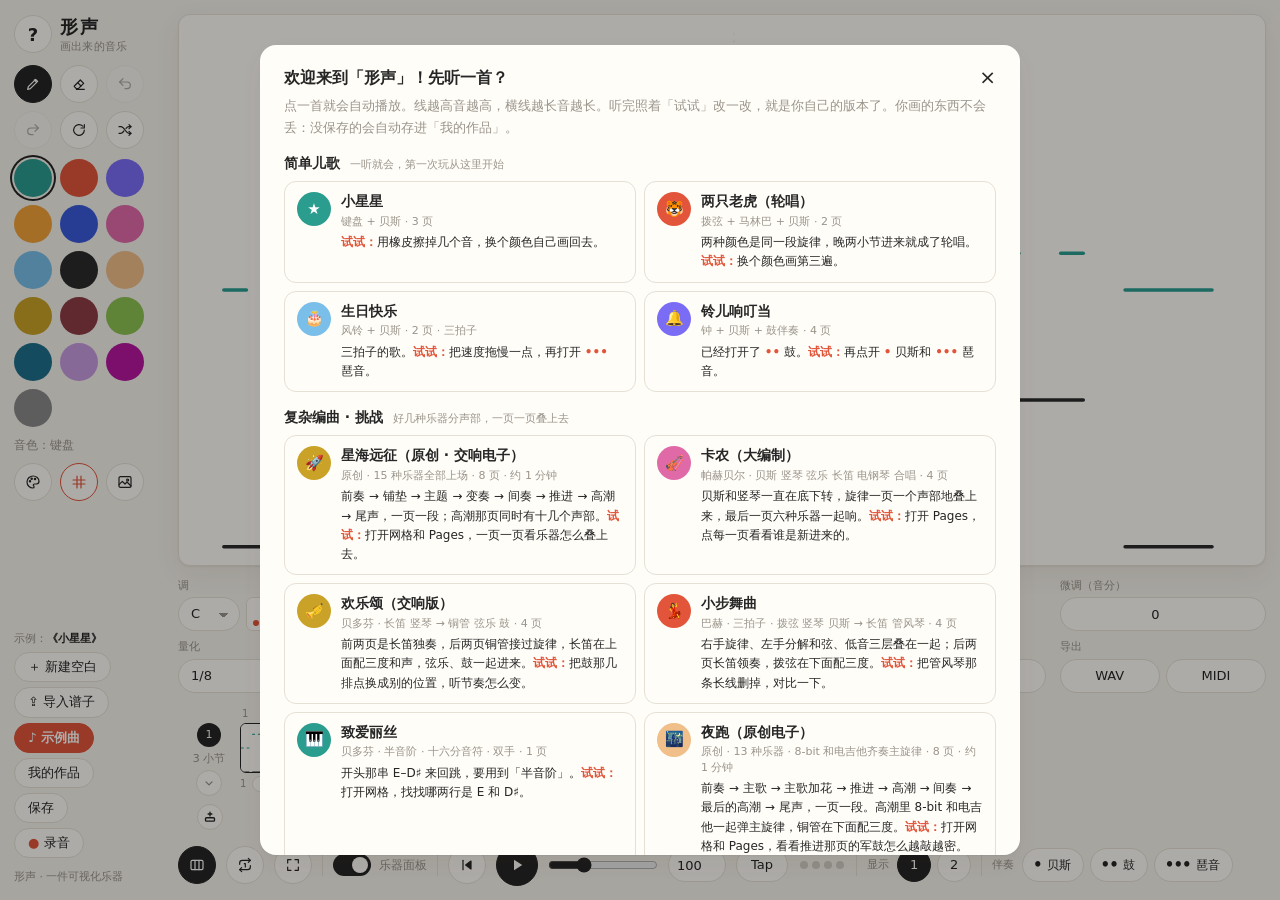
==== commit ce5c9c41: "形声：重写《夜跑》，扩展成 8 页、13 种乐器的完整编曲 - 改成 E 小调、1/16 量化、124 BPM，约 1 分钟 - 结构：前奏 → 主歌 → 主歌加花 → 推进 → 高潮 → 间奏 → " ====
--- a/docs/index.html
+++ b/docs/index.html
@@ -1620,22 +1620,80 @@
       const LA=[[5,1],[12,1],[17,1],[null,3]], LE=[[0,1],[12,1],[16,1],[null,3]], R6=[[null,6]];
       return [...songStrokes([...b1,...b2,...b3,...b4,...b1,...b2,...b7,...b8],0,o),
               ...songStrokes([...R6,...LA,...LE,...LA,...R6,...LA,...LE,...LA],3,o)]; } },
-  { id:'night', title:'夜跑（原创电子）', icon:'🌃', ink:8, meta:'原创 · 鼓组 贝斯 电钢琴 8-bit 合唱 · 4 页',
-    tip:'一页加一层：鼓和贝斯 → 电钢琴和弦 → 主旋律 → 合唱铺底和变奏。<b>试试：</b>鼓组颜色画的点，越低越是底鼓、越高越是镲，自己加几下。',
-    settings:{range:3,bpm:118},
-    parts:()=>{ const o=x=>({top:21,offset:x}), D=DR(21), P=[...'AFCG'];        // Am F C G
-      const root={A:5,F:3,C:7,G:4}, EP={A:[12,14,16],F:[10,12,14],C:[11,14,16],G:[11,13,15]}, CH={A:[9,12],F:[10,12],C:[9,11],G:[8,11]};
-      const bass=P.flatMap(c=>{ const r=root[c]; return [...rep([[r,.5]],6),[r+7,.5],[r+7,.5]]; });
-      const drums=[[D.K,[0,1,2,3]],[D.S,[1,3]],[D.H,[.5,1.5,2.5,3.5]]].map(([r,p])=>bars(()=>hitsAt(r,p),4));
-      const ep=k=>P.flatMap(c=>[[EP[c][k],1.5],[null,1],[EP[c][k],1],[null,.5]]);
-      const leadA=[[16,.5],[16,.5],[19,1],[16,.5],[14,.5],[12,1], [14,.5],[15,.5],[17,1],[15,1],[14,1],
-                   [14,.5],[16,.5],[18,1],[16,.5],[14,.5],[16,1], [15,1.5],[13,.5],[11,1],[null,1]];
-      const leadB=[[19,.5],[18,.5],[16,1],[19,.5],[21,.5],[19,1], [17,.5],[16,.5],[14,1],[17,1],[19,1],
-                   [18,.5],[16,.5],[14,.5],[16,.5],[18,1],[21,1], [20,1],[18,1],[15,1],[13,1]];
-      return [ ...[0,16,32,48].flatMap(x=>[...songStrokes(bass,7,o(x)), ...drums.flatMap(d=>songStrokes(d,DRUM_INK,o(x)))]),
-        ...[16,32,48].flatMap(x=>[0,1,2].flatMap(k=>songStrokes(ep(k),12,o(x)))),
-        ...songStrokes([[D.C,.5]],DRUM_INK,o(32)), ...songStrokes(leadA,8,o(32)),
-        ...songStrokes(leadB,8,o(48)), ...[0,1].flatMap(k=>songStrokes(P.map(c=>[CH[c][k],4]),13,o(48)))]; } },
+  { id:'night', title:'夜跑（原创电子）', icon:'🌃', ink:8, meta:'原创 · 13 种乐器 · 8-bit 和电吉他齐奏主旋律 · 8 页 · 约 1 分钟',
+    tip:'前奏 → 主歌 → 主歌加花 → 推进 → 高潮 → 间奏 → 最后的高潮 → 尾声，一页一段。高潮里 8-bit 和电吉他一起弹主旋律，铜管在下面配三度。<b>试试：</b>打开网格和 Pages，看看推进那页的军鼓怎么越敲越密。',
+    settings:{key:4,scale:'minor',range:3,quant:'16',bpm:124},
+    // E 自然小调、3 个八度：行 0 = E3，7 = E4，14 = E5，21 = E6。量化 1/16（一拍 4 步），一页 4 小节（16 拍）
+    parts:()=>{
+      const T=21, D=DR(T), out=[];
+      const put=(pg,...list)=>list.forEach(([notes,ink])=>out.push(...songStrokes(notes,ink,{spb:4,top:T,offset:pg*16})));
+      const MAIN=['i','VI','III','VII'], BUILD=['VI','VII','VI','VII'], BRK=['VI','III','VII','i'];   // Em C G D / C D C D / C G D Em
+      const CH={i:[7,9,11],VI:[5,7,9],III:[9,11,13],VII:[6,8,10]}, ROOT={i:7,VI:5,III:2,VII:6};
+      const per=(fn,prog=MAIN)=>prog.flatMap(fn);
+      const up=(n,k)=>n.map(([r,d])=>[r===null?null:r+k,d]);
+      const pad=(k,prog=MAIN,sh=0)=>per(c=>[[CH[c][k]+sh,4]],prog);
+      const arp16=(prog=MAIN,sh=0)=>per(c=>{ const [a,b,e]=CH[c]; return rep([[a+sh,.25],[b+sh,.25],[e+sh,.25],[a+7+sh,.25]],4); },prog);
+      const arp8=(prog=MAIN)=>per(c=>{ const [a,b,e]=CH[c]; return [a,e,a+7,e,b+7,e,a+7,e].map(r=>[r,.5]); },prog);
+      const stab=(k,prog=MAIN)=>per(c=>rep([[null,.5],[CH[c][k]+7,.25],[null,.25]],4),prog);   // 反拍和弦
+      const bassOff=(prog=MAIN)=>per(c=>rep([[null,.5],[ROOT[c],.5]],4),prog);                  // 反拍贝斯，像在「呼吸」
+      const bassDrop=(prog=MAIN)=>per(c=>{ const r=ROOT[c]; return [[r,.75],[r,.75],[r,.5],[r+7,.5],[r,.5],[r+7,.5],[r,.5]]; },prog);
+      const dr=(row,pos,dur=.25)=>bars(i=>hitsAt(row,typeof pos==='function'?pos(i):pos,4,dur),4);
+      const X16=Array.from({length:16},(_,i)=>i/4), X8=Array.from({length:8},(_,i)=>i/2), OFF=[.5,1.5,2.5,3.5];
+      const crash=[[D.C,.25]];
+      const fill=dr(D.T,i=>i===3?[3,3.25,3.5,3.75]:[]);
+      // 主歌旋律（原创）和第二遍的变化
+      const leadA=[[11,.5],[11,.5],[14,.75],[11,.25],[null,.5],[9,.5],[11,1],
+                   [12,.5],[11,.5],[9,.5],[7,.5],[9,1.5],[null,.5],
+                   [9,.5],[9,.5],[13,.75],[11,.25],[null,.5],[11,.5],[13,.5],[14,.5],
+                   [13,1],[12,.5],[10,.5],[8,1.5],[null,.5]];
+      const leadA2=[...leadA.slice(0,13),
+                   [9,.5],[11,.5],[13,.5],[16,.5],[14,1],[13,.5],[11,.5],
+                   [10,.5],[11,.5],[13,1],[12,.75],[10,.25],[13,1]];
+      const counter=[[16,2],[14,2],[16,2],[17,2],[18,2],[16,2],[15,4]];
+      // 副歌主题：附点十六分的切分，一小节一个和弦琶音
+      const hook=[[14,.75],[14,.75],[16,.5],[18,.75],[16,.75],[14,.5],
+                  [12,.75],[12,.75],[14,.5],[16,.75],[14,.75],[12,.5],
+                  [11,.75],[11,.75],[13,.5],[16,.75],[18,.75],[20,.5],
+                  [19,1],[17,.5],[15,.5],[13,1],[15,.5],[17,.5]];
+      const hookEnd=[...hook.slice(0,18),[17,.75],[18,.75],[20,.5],[21,2]];
+      const brkMel=[[16,3],[14,1],[13,3],[11,1],[12,2],[13,1],[15,1],[14,4]];
+      const sparkle=(seed,n)=>{ const r=rng(seed), hi=[14,16,18,19,21], pos=new Set();
+        while(pos.size<n) pos.add(Math.floor(r()*64)/4);
+        return [...pos].sort((a,b)=>a-b).flatMap((p,i,arr)=>{ const prev=i?arr[i-1]+.25:0; return [...(p>prev?[[null,p-prev]]:[]),[hi[Math.floor(r()*hi.length)],.25]]; }); };
+      const climb=bars(i=>rep([[[14,15,16,18][i],.25]],16),4);          // 每小节高一级的十六分连音
+      const run=(from,to,beats,start=0)=>{ const n=beats*4; return [[null,start],...Array.from({length:n},(_,i)=>[Math.round(from+(to-from)*i/(n-1)),.25])].filter(x=>x[0]!==null||x[1]>0); };
+
+      // 第 1 页 · 前奏：8-bit 分解和弦、合唱铺底，后两小节底鼓进来，最后一拍军鼓滚奏
+      put(0,[arp8(),8],[pad(0),13],[pad(2),13],[sparkle(7,6),6],
+            [dr(D.H,OFF),DRUM_INK],[dr(D.K,i=>i>=2?[0,1,2,3]:[]),DRUM_INK],[dr(D.S,i=>i===3?[3,3.25,3.5,3.75]:[]),DRUM_INK]);
+      // 第 2 页 · 主歌：四拍底鼓、反拍贝斯和电钢琴，8-bit 唱主旋律
+      put(1,[leadA,8],[bassOff(),7],[stab(0),12],[stab(1),12],[stab(2),12],[pad(0),13],
+            [crash,DRUM_INK],[dr(D.K,[0,1,2,3]),DRUM_INK],[dr(D.S,[1,3]),DRUM_INK],[dr(D.O,OFF),DRUM_INK]);
+      // 第 3 页 · 主歌加花：拨弦十六分琶音、长笛对位、镲变成十六分
+      put(2,[leadA2,8],[counter,4],[arp16(),1],[bassOff(),7],[stab(0),12],[stab(1),12],[stab(2),12],[pad(0),13],[pad(2),13],
+            [crash,DRUM_INK],[dr(D.K,[0,1,2,3]),DRUM_INK],[dr(D.S,[1,3]),DRUM_INK],[dr(D.H,X16),DRUM_INK],[dr(D.O,OFF),DRUM_INK],[fill,DRUM_INK]);
+      // 第 4 页 · 推进：C → D 来回，军鼓四分 → 八分 → 十六分，8-bit 一小节高一级，弦乐和合唱一起往上走
+      put(3,[climb,8],[pad(0,BUILD),5],[pad(1,BUILD),5],[pad(2,BUILD),5],[[[9,4],[10,4],[11,4],[13,4]],13],
+            [per(c=>rep([[ROOT[c],.5]],8),BUILD),7],[arp16(BUILD),1],
+            [dr(D.K,i=>i<3?[0,1,2,3]:[0]),DRUM_INK],[dr(D.S,i=>[[0,1,2,3],X8,X16,X16][i]),DRUM_INK],[dr(D.T,i=>i===3?X16.slice(8):[]),DRUM_INK]);
+      // 第 5 页 · 高潮：8-bit 和电吉他（低八度）齐奏副歌，弦乐三层铺底，滚动的贝斯，整套鼓
+      put(4,[hook,8],[up(hook,-7),15],[pad(0),5],[pad(1),5],[pad(2),5],[arp16(),1],[bassDrop(),7],[stab(0),12],[stab(2),12],
+            [crash,DRUM_INK],[dr(D.K,[0,1,2,3]),DRUM_INK],[dr(D.S,[1,3]),DRUM_INK],[dr(D.H,X16),DRUM_INK],[dr(D.O,OFF),DRUM_INK]);
+      // 第 6 页 · 间奏：鼓停下来，钢琴分解和弦，长笛慢慢唱，最后一小节军鼓和 8-bit 冲回高潮
+      put(5,[per(c=>{ const [a,b,e]=CH[c]; return [a,e,a+7,b+7,e+7,b+7,a+7,e].map(r=>[r,.5]); },BRK),0],
+            [per(c=>[[ROOT[c],4]],BRK),0],[brkMel,4],[pad(0,BRK),13],[pad(2,BRK),13],[sparkle(23,8),6],
+            [run(7,21,4,12),8],[dr(D.H,i=>i<3?X8:[]),DRUM_INK],[dr(D.S,i=>i===3?X16:[]),DRUM_INK]);
+      // 第 7 页 · 最后的高潮：副歌再来一遍，铜管配三度，马林巴、风铃加进来，最后一小节通鼓过门
+      put(6,[hookEnd,8],[up(hookEnd,-7),15],[up(hookEnd,-2),9],[pad(0),5],[pad(1),5],[pad(2),5],[pad(0,MAIN,7),13],
+            [arp16(),1],[arp16(MAIN,7).map(([r,d])=>[r>T?r-7:r,d]),3],[bassDrop(),7],[stab(0),12],[stab(1),12],[stab(2),12],[sparkle(41,10),6],
+            [crash,DRUM_INK],[dr(D.K,i=>i<3?[0,1,2,2.75,3]:[0,1,2]),DRUM_INK],[dr(D.S,i=>i<3?[1,3]:[1]),DRUM_INK],
+            [dr(D.H,i=>i<3?X16:X16.slice(0,8)),DRUM_INK],[dr(D.O,OFF),DRUM_INK],[dr(D.T,i=>i===3?X16.slice(8):[]),DRUM_INK]);
+      // 第 8 页 · 尾声：8-bit 分解和弦回来（和前奏呼应），乐器一层层退下，结束在一个大的 E 小调和弦上
+      put(7,[[...arp8().slice(0,24),[14,4]],8],[[[7,12],[0,4]],7],[pad(0),13],[pad(2),13],
+            [[[null,12],[7,4]],5],[[[null,12],[9,4]],5],[[[null,12],[11,4]],5],[[[null,12],[14,4]],15],
+            [[[null,12],...[0,2,4,7,9,11,14].map(r=>[r,.25]),[16,2.25]],0],
+            [dr(D.K,i=>i<3?[0,1,2,3]:[0]),DRUM_INK],[dr(D.H,i=>i<3?OFF:[]),DRUM_INK],[[[null,12],...crash],DRUM_INK]);
+      return out; } },
 
   // ---------- 好玩 ----------
   { id:'chip', title:'8-bit 小冒险', icon:'👾', ink:8, meta:'原创 · 像老游戏机 · 鼓伴奏 · 2 页',
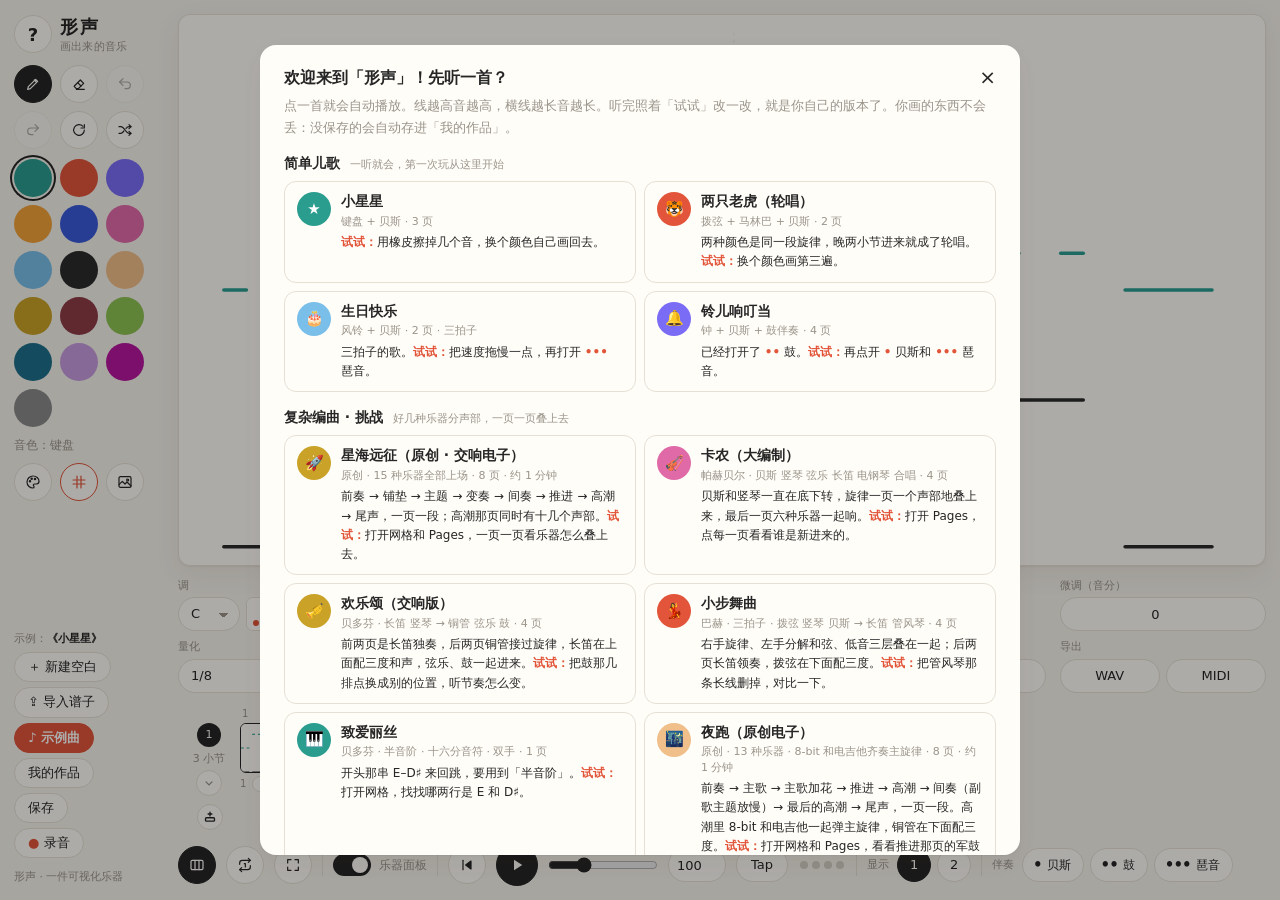
==== commit f2b5c2f1: "形声：《夜跑》修好高潮到间奏的衔接，风铃改成跟着和弦走 - 间奏改用和主歌同一套和弦，长笛唱副歌主题的放慢版 - 高潮最后一拍鼓收住、竖琴往下刮，间奏第一拍底鼓和镲落地，   弦乐延续一小节，鼓换成半" ====
--- a/docs/index.html
+++ b/docs/index.html
@@ -1621,13 +1621,13 @@
       return [...songStrokes([...b1,...b2,...b3,...b4,...b1,...b2,...b7,...b8],0,o),
               ...songStrokes([...R6,...LA,...LE,...LA,...R6,...LA,...LE,...LA],3,o)]; } },
   { id:'night', title:'夜跑（原创电子）', icon:'🌃', ink:8, meta:'原创 · 13 种乐器 · 8-bit 和电吉他齐奏主旋律 · 8 页 · 约 1 分钟',
-    tip:'前奏 → 主歌 → 主歌加花 → 推进 → 高潮 → 间奏 → 最后的高潮 → 尾声，一页一段。高潮里 8-bit 和电吉他一起弹主旋律，铜管在下面配三度。<b>试试：</b>打开网格和 Pages，看看推进那页的军鼓怎么越敲越密。',
+    tip:'前奏 → 主歌 → 主歌加花 → 推进 → 高潮 → 间奏（副歌主题放慢）→ 最后的高潮 → 尾声，一页一段。高潮里 8-bit 和电吉他一起弹主旋律，铜管在下面配三度。<b>试试：</b>打开网格和 Pages，看看推进那页的军鼓怎么越敲越密。',
     settings:{key:4,scale:'minor',range:3,quant:'16',bpm:124},
     // E 自然小调、3 个八度：行 0 = E3，7 = E4，14 = E5，21 = E6。量化 1/16（一拍 4 步），一页 4 小节（16 拍）
     parts:()=>{
       const T=21, D=DR(T), out=[];
       const put=(pg,...list)=>list.forEach(([notes,ink])=>out.push(...songStrokes(notes,ink,{spb:4,top:T,offset:pg*16})));
-      const MAIN=['i','VI','III','VII'], BUILD=['VI','VII','VI','VII'], BRK=['VI','III','VII','i'];   // Em C G D / C D C D / C G D Em
+      const MAIN=['i','VI','III','VII'], BUILD=['VI','VII','VI','VII'], BRK=MAIN;   // Em C G D / C D C D / 间奏和主歌同一套和弦
       const CH={i:[7,9,11],VI:[5,7,9],III:[9,11,13],VII:[6,8,10]}, ROOT={i:7,VI:5,III:2,VII:6};
       const per=(fn,prog=MAIN)=>prog.flatMap(fn);
       const up=(n,k)=>n.map(([r,d])=>[r===null?null:r+k,d]);
@@ -1656,15 +1656,16 @@
                   [11,.75],[11,.75],[13,.5],[16,.75],[18,.75],[20,.5],
                   [19,1],[17,.5],[15,.5],[13,1],[15,.5],[17,.5]];
       const hookEnd=[...hook.slice(0,18),[17,.75],[18,.75],[20,.5],[21,2]];
-      const brkMel=[[16,3],[14,1],[13,3],[11,1],[12,2],[13,1],[15,1],[14,4]];
-      const sparkle=(seed,n)=>{ const r=rng(seed), hi=[14,16,18,19,21], pos=new Set();
-        while(pos.size<n) pos.add(Math.floor(r()*64)/4);
-        return [...pos].sort((a,b)=>a-b).flatMap((p,i,arr)=>{ const prev=i?arr[i-1]+.25:0; return [...(p>prev?[[null,p-prev]]:[]),[hi[Math.floor(r()*hi.length)],.25]]; }); };
+      // 间奏旋律：副歌开头的节奏型，每小节只唱一次、尾音拉长，听得出是同一个主题放慢了
+      const brkMel=[[14,.75],[14,.75],[16,.5],[18,2], [12,.75],[12,.75],[14,.5],[16,2],
+                    [11,.75],[11,.75],[13,.5],[16,2], [13,.75],[13,.75],[15,.5],[17,1],[15,1]];
+      // 风铃：只敲当前和弦里的音（高八度），每小节两下，落在第 2 拍后半和第 4 拍，像远处的回声
+      const chime=(prog=MAIN)=>per(c=>{ const [a,b,e]=CH[c]; return [[null,1.5],[e+7,.5],[null,1.5],[b+7,.5]]; },prog);
       const climb=bars(i=>rep([[[14,15,16,18][i],.25]],16),4);          // 每小节高一级的十六分连音
       const run=(from,to,beats,start=0)=>{ const n=beats*4; return [[null,start],...Array.from({length:n},(_,i)=>[Math.round(from+(to-from)*i/(n-1)),.25])].filter(x=>x[0]!==null||x[1]>0); };
 
       // 第 1 页 · 前奏：8-bit 分解和弦、合唱铺底，后两小节底鼓进来，最后一拍军鼓滚奏
-      put(0,[arp8(),8],[pad(0),13],[pad(2),13],[sparkle(7,6),6],
+      put(0,[arp8(),8],[pad(0),13],[pad(2),13],[chime().map(([r,d],i)=>i<8?[null,d]:[r,d]),6],
             [dr(D.H,OFF),DRUM_INK],[dr(D.K,i=>i>=2?[0,1,2,3]:[]),DRUM_INK],[dr(D.S,i=>i===3?[3,3.25,3.5,3.75]:[]),DRUM_INK]);
       // 第 2 页 · 主歌：四拍底鼓、反拍贝斯和电钢琴，8-bit 唱主旋律
       put(1,[leadA,8],[bassOff(),7],[stab(0),12],[stab(1),12],[stab(2),12],[pad(0),13],
@@ -1678,14 +1679,18 @@
             [dr(D.K,i=>i<3?[0,1,2,3]:[0]),DRUM_INK],[dr(D.S,i=>[[0,1,2,3],X8,X16,X16][i]),DRUM_INK],[dr(D.T,i=>i===3?X16.slice(8):[]),DRUM_INK]);
       // 第 5 页 · 高潮：8-bit 和电吉他（低八度）齐奏副歌，弦乐三层铺底，滚动的贝斯，整套鼓
       put(4,[hook,8],[up(hook,-7),15],[pad(0),5],[pad(1),5],[pad(2),5],[arp16(),1],[bassDrop(),7],[stab(0),12],[stab(2),12],
-            [crash,DRUM_INK],[dr(D.K,[0,1,2,3]),DRUM_INK],[dr(D.S,[1,3]),DRUM_INK],[dr(D.H,X16),DRUM_INK],[dr(D.O,OFF),DRUM_INK]);
+            [run(21,7,1,15),11],
+            [crash,DRUM_INK],[dr(D.K,i=>i<3?[0,1,2,3]:[0,1,2]),DRUM_INK],[dr(D.S,i=>i<3?[1,3]:[1,2.5,2.75]),DRUM_INK],
+            [dr(D.H,i=>i<3?X16:X16.slice(0,12)),DRUM_INK],[dr(D.O,i=>i<3?OFF:OFF.slice(0,3)),DRUM_INK]);
       // 第 6 页 · 间奏：鼓停下来，钢琴分解和弦，长笛慢慢唱，最后一小节军鼓和 8-bit 冲回高潮
       put(5,[per(c=>{ const [a,b,e]=CH[c]; return [a,e,a+7,b+7,e+7,b+7,a+7,e].map(r=>[r,.5]); },BRK),0],
-            [per(c=>[[ROOT[c],4]],BRK),0],[brkMel,4],[pad(0,BRK),13],[pad(2,BRK),13],[sparkle(23,8),6],
-            [run(7,21,4,12),8],[dr(D.H,i=>i<3?X8:[]),DRUM_INK],[dr(D.S,i=>i===3?X16:[]),DRUM_INK]);
+            [per(c=>[[ROOT[c],4]],BRK),0],[brkMel,4],[pad(0,BRK),13],[pad(2,BRK),13],[chime(BRK),6],
+            [[[7,4],[null,12]],5],[[[9,4],[null,12]],5],[[[11,4],[null,12]],5],[[[7,8],[5,8]],7],
+            [run(7,21,4,12),8],[crash,DRUM_INK],[dr(D.K,i=>i<3?[0]:[0,1,2,3]),DRUM_INK],
+            [dr(D.S,i=>i<3?[2]:X16),DRUM_INK],[dr(D.H,i=>i<3?X8:[]),DRUM_INK]);
       // 第 7 页 · 最后的高潮：副歌再来一遍，铜管配三度，马林巴、风铃加进来，最后一小节通鼓过门
       put(6,[hookEnd,8],[up(hookEnd,-7),15],[up(hookEnd,-2),9],[pad(0),5],[pad(1),5],[pad(2),5],[pad(0,MAIN,7),13],
-            [arp16(),1],[arp16(MAIN,7).map(([r,d])=>[r>T?r-7:r,d]),3],[bassDrop(),7],[stab(0),12],[stab(1),12],[stab(2),12],[sparkle(41,10),6],
+            [arp16(),1],[arp16(MAIN,7).map(([r,d])=>[r>T?r-7:r,d]),3],[bassDrop(),7],[stab(0),12],[stab(1),12],[stab(2),12],[chime(),6],
             [crash,DRUM_INK],[dr(D.K,i=>i<3?[0,1,2,2.75,3]:[0,1,2]),DRUM_INK],[dr(D.S,i=>i<3?[1,3]:[1]),DRUM_INK],
             [dr(D.H,i=>i<3?X16:X16.slice(0,8)),DRUM_INK],[dr(D.O,OFF),DRUM_INK],[dr(D.T,i=>i===3?X16.slice(8):[]),DRUM_INK]);
       // 第 8 页 · 尾声：8-bit 分解和弦回来（和前奏呼应），乐器一层层退下，结束在一个大的 E 小调和弦上
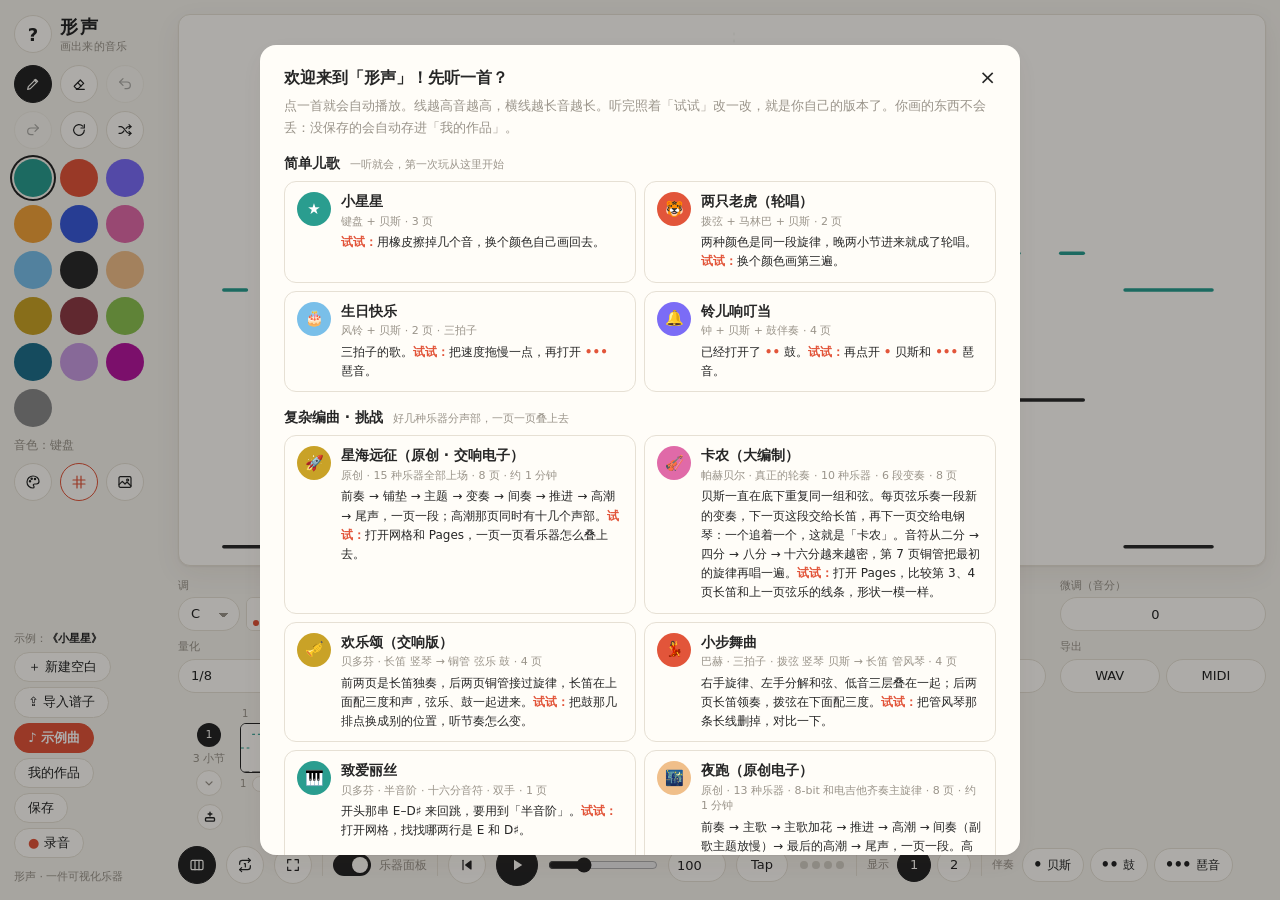
==== commit 05df53f7: "形声：重写《卡农》，改成真正的轮奏，扩展到 8 页、6 段变奏 - 每页弦乐奏一段新变奏，下一页交给长笛，再下一页交给电钢琴 - 变奏从二分 → 四分 → 八分 → 十六分音阶 → 八分大跳，逐步加密" ====
--- a/docs/index.html
+++ b/docs/index.html
@@ -1566,20 +1566,52 @@
             [[[D.K,.5],[null,3.5],...rep([[D.T,.25]],16),[D.C,.5],[null,7.5]],DRUM_INK],[[[null,8],[D.K,.5]],DRUM_INK]);
       return out; } },
   // ---------- 复杂编曲 · 挑战（多乐器、多声部；3 个八度：行 0 = 主音低八度，7 = 中音区主音，14 = 高八度，21 = 最高） ----------
-  { id:'canon', title:'卡农（大编制）', icon:'🎻', ink:5, meta:'帕赫贝尔 · 贝斯 竖琴 弦乐 长笛 电钢琴 合唱 · 4 页',
-    tip:'贝斯和竖琴一直在底下转，旋律一页一个声部地叠上来，最后一页六种乐器一起响。<b>试试：</b>打开 Pages，点每一页看看谁是新进来的。',
-    settings:{key:2,range:3,bpm:76},
-    // D 大调：行 0 = D3，7 = D4，14 = D5
-    parts:()=>{ const o=x=>({top:21,offset:x}), roots=[7,11,12,9,10,7,10,11];   // D A Bm F#m G D G A
+  { id:'canon', title:'卡农（大编制）', icon:'🎻', ink:5, meta:'帕赫贝尔 · 真正的轮奏 · 10 种乐器 · 6 段变奏 · 8 页',
+    tip:'贝斯一直在底下重复同一组和弦。每页弦乐奏一段新的变奏，下一页这段交给长笛，再下一页交给电钢琴：一个追着一个，这就是「卡农」。音符从二分 → 四分 → 八分 → 十六分越来越密，第 7 页铜管把最初的旋律再唱一遍。<b>试试：</b>打开 Pages，比较第 3、4 页长笛和上一页弦乐的线条，形状一模一样。',
+    settings:{key:2,range:3,quant:'16',bpm:76},
+    // D 大调、3 个八度：行 0 = D3，7 = D4，14 = D5，21 = D6。量化 1/16（一拍 4 步），每个和弦 2 拍，一页正好一轮 8 个和弦
+    parts:()=>{
+      const out=[], put=(pg,...list)=>list.forEach(([notes,ink])=>out.push(...songStrokes(notes,ink,{spb:4,top:21,offset:pg*16})));
+      const roots=[7,11,12,9,10,7,10,11];                                         // D A Bm F#m G D G A
+      const per=fn=>roots.flatMap(fn);
       const bass=[7,4,5,2,3,0,3,4].map(r=>[r,2]);
-      const harp=roots.flatMap(r=>[[r-7,.5],[r-5,.5],[r-3,.5],[r,.5]]);
-      const v1=[16,15,14,13,12,11,12,13].map(r=>[r,2]), v2=[14,13,12,11,10,9,10,8].map(r=>[r,2]);
-      const v3=[7,9,11,10,9,7,9,8,7,5,7,11,10,12,11,10].map(r=>[r+7,1]);
-      return [ ...[0,16,32,48].flatMap(x=>[...songStrokes(bass,7,o(x)),...songStrokes(harp,11,o(x))]),
-        ...songStrokes(v1,5,o(16)),
-        ...songStrokes(v2,5,o(32)), ...songStrokes(v1,4,o(32)),
-        ...songStrokes(v3,5,o(48)), ...songStrokes(v2,4,o(48)), ...songStrokes(v1,12,o(48)),
-        ...songStrokes(roots.map(r=>[r+2,2]),13,o(48)), ...songStrokes(roots.map(r=>[r+4,2]),13,o(48))]; } },
+      const harp=per(r=>[[r-7,.5],[r-5,.5],[r-3,.5],[r,.5]]);
+      const harpUp=per(r=>[r-7,r-5,r-3,r,r+2,r+4,r+7,r+4].map(x=>[x,.25]));       // 后半段竖琴改成十六分音符
+      const pad=k=>per(r=>[[r+k,2]]);
+      // 六段变奏（第 1–3 段是原曲最有名的几条旋律，第 4–6 段按同样的和弦写成越来越快的音型）
+      const m1=[16,15,14,13,12,11,12,13];                                          // F# E D C# B A B C#
+      const V1=m1.map(r=>[r,2]);
+      const V2=[14,13,12,11,10,9,10,8].map(r=>[r,2]);                               // D C# B A G F# G E
+      const V3=[7,9,11,10,9,7,9,8,7,5,7,11,10,12,11,10].map(r=>[r+7,1]);           // D F# A G F# D F# E D B D A G B A G
+      const V4=m1.flatMap(m=>[[m,.5],[m-2,.5],[m-1,.5],[m,.5]]);                   // 八分音符：先往下跳三度，再级进回来
+      const V5=[14,13,12,11,10,9,10,8].flatMap((t,i)=>Array.from({length:8},(_,k)=>[i%2?t-2+k:t+2-k,.25]));   // 十六分音阶：一下一上
+      const V6=per(r=>[[r+7,.5],[r+4,.5],[r+9,.5],[r+7,.5]]);                      // 八分音符的大跳琶音
+      const pizz=per(r=>[[null,.5],[r+2,.5],[null,.5],[r+4,.5]]);                 // 拨弦：反拍点和弦
+      const bells=per((r,i)=>i%2?[[null,2]]:[[r+7,2]]);
+
+      // 第 1 页 · 引子：只有贝斯和竖琴，把这 8 个和弦先走一遍
+      put(0,[bass,7],[harp,11]);
+      // 第 2 页 · 弦乐进来：第 1 段变奏（二分音符）
+      put(1,[bass,7],[harp,11],[V1,5]);
+      // 第 3 页 · 弦乐第 2 段；长笛接着奏弦乐上一页的第 1 段
+      put(2,[bass,7],[harp,11],[V2,5],[V1,4]);
+      // 第 4 页 · 弦乐第 3 段（四分音符）；长笛第 2 段；电钢琴第 1 段：三个声部轮奏
+      put(3,[bass,7],[harp,11],[V3,5],[V2,4],[V1,12]);
+      // 第 5 页 · 弦乐第 4 段（八分音符）；拨弦在反拍点和弦，合唱铺底
+      put(4,[bass,7],[harp,11],[V4,5],[V3,4],[V2,12],[pizz,1],[pad(2),13]);
+      // 第 6 页 · 弦乐第 5 段（十六分音阶）；竖琴也变成十六分；管风琴加厚低音
+      put(5,[bass,7],[harpUp,11],[V5,5],[V4,4],[V3,12],[pizz,1],[pad(2),13],[pad(4),13],[per(r=>[[r-7,2]]),10]);
+      // 第 7 页 · 高潮：弦乐第 6 段大跳，长笛十六分，铜管把最初的第 1 段旋律再唱一遍，钟声标出每两个和弦
+      put(6,[bass,7],[harpUp,11],[V6,5],[V5,4],[V4,12],[V1,9],[pizz,1],[pad(2),13],[pad(4),13],[per(r=>[[r-7,2]]),10],[bells,2]);
+      // 第 8 页 · 尾声：放慢下来，D A Bm F#m G A 之后停在一个长长的 D 大调和弦上
+      const end=[7,11,12,9,10,11];
+      put(7,[[...[7,4,5,2,3,4].map(r=>[r,2]),[0,4]],7],
+            [[...end.flatMap(r=>[[r-7,.5],[r-5,.5],[r-3,.5],[r,.5]]),...[0,2,4,7,9,11,14].map(r=>[r,.25]),[16,2.25]],11],
+            [[[16,2],[15,2],[14,2],[13,2],[12,2],[13,2],[14,4]],5],
+            [[[18,2],[18,2],[16,2],[16,2],[17,2],[17,2],[16,4]],4],
+            [[...end.map(r=>[r+2,2]),[9,4]],13],[[...end.map(r=>[r+4,2]),[11,4]],13],
+            [[[null,12],[7,4]],10],[[[null,12],[21,4]],2]);
+      return out; } },
   { id:'ode', title:'欢乐颂（交响版）', icon:'🎺', ink:9, meta:'贝多芬 · 长笛 竖琴 → 铜管 弦乐 鼓 · 4 页',
     tip:'前两页是长笛独奏，后两页铜管接过旋律，长笛在上面配三度和声，弦乐、鼓一起进来。<b>试试：</b>把鼓那几排点换成别的位置，听节奏怎么变。',
     settings:{range:3,bpm:112},
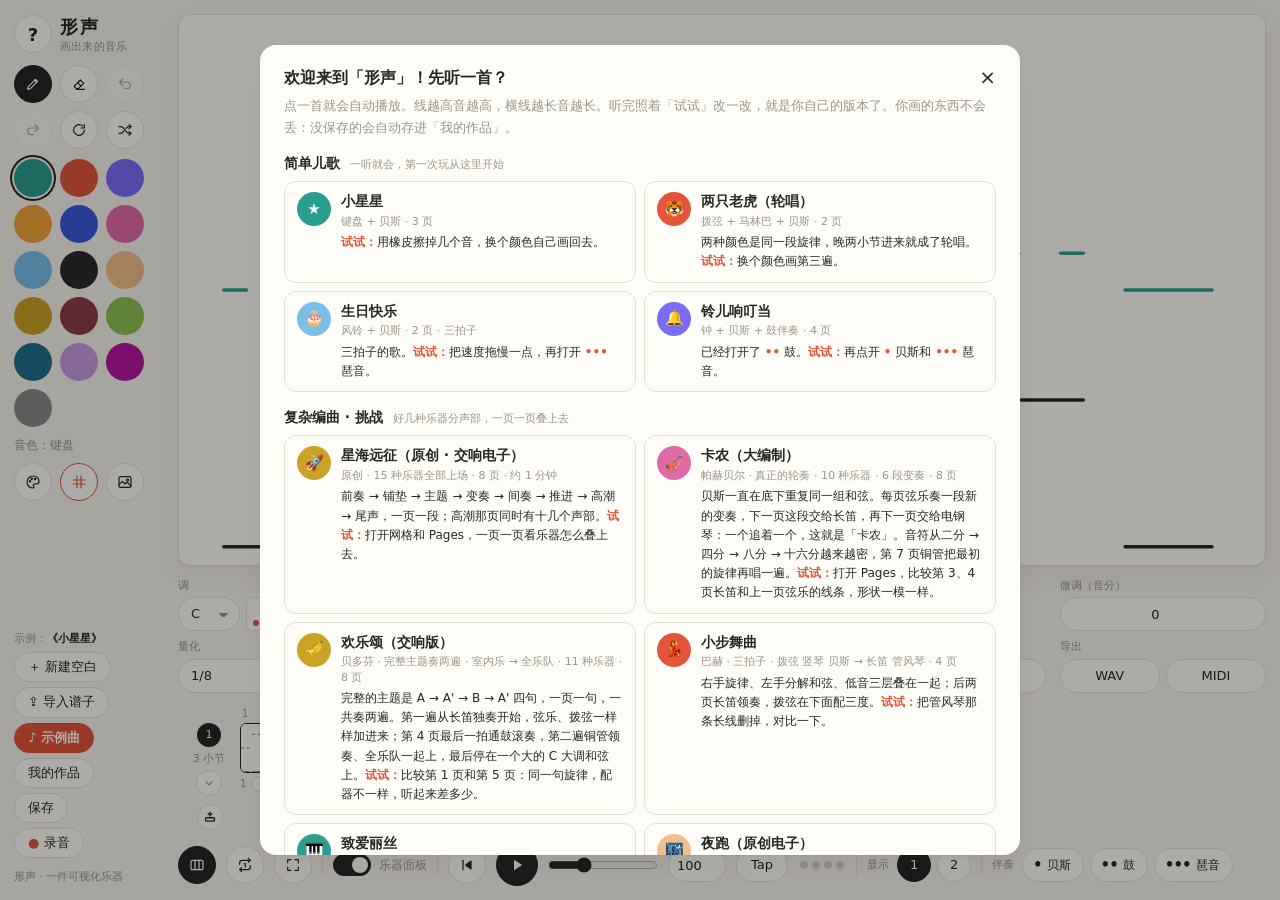
==== commit 172f886a: "形声：重写《欢乐颂》，补全 B 段，完整主题奏两遍，扩展到 8 页 - 主题补全为 A → A' → B → A' 四句，一页一句，共两遍 - 第一遍室内乐：长笛独奏 → 弦乐铺底 → 拨弦 → 弦乐" ====
--- a/docs/index.html
+++ b/docs/index.html
@@ -1612,22 +1612,58 @@
             [[...end.map(r=>[r+2,2]),[9,4]],13],[[...end.map(r=>[r+4,2]),[11,4]],13],
             [[[null,12],[7,4]],10],[[[null,12],[21,4]],2]);
       return out; } },
-  { id:'ode', title:'欢乐颂（交响版）', icon:'🎺', ink:9, meta:'贝多芬 · 长笛 竖琴 → 铜管 弦乐 鼓 · 4 页',
-    tip:'前两页是长笛独奏，后两页铜管接过旋律，长笛在上面配三度和声，弦乐、鼓一起进来。<b>试试：</b>把鼓那几排点换成别的位置，听节奏怎么变。',
-    settings:{range:3,bpm:112},
-    // C 大调：行 0 = C3，7 = C4，14 = C5
-    parts:()=>{ const o=x=>({top:21,offset:x}), D=DR(21);
+  { id:'ode', title:'欢乐颂（交响版）', icon:'🎺', ink:9, meta:'贝多芬 · 完整主题奏两遍 · 室内乐 → 全乐队 · 11 种乐器 · 8 页',
+    tip:'完整的主题是 A → A\' → B → A\' 四句，一页一句，一共奏两遍。第一遍从长笛独奏开始，弦乐、拨弦一样样加进来；第 4 页最后一拍通鼓滚奏，第二遍铜管领奏、全乐队一起上，最后停在一个大的 C 大调和弦上。<b>试试：</b>比较第 1 页和第 5 页：同一句旋律，配器不一样，听起来差多少。',
+    settings:{range:3,quant:'16',bpm:112},
+    // C 大调、3 个八度：行 0 = C3，7 = C4，14 = C5，21 = C6。量化 1/16（一拍 4 步），每页 4 小节 = 主题的一句
+    parts:()=>{
+      const D=DR(21), out=[], put=(pg,...list)=>list.forEach(([notes,ink])=>out.push(...songStrokes(notes,ink,{spb:4,top:21,offset:pg*16})));
+      // 四句旋律
       const A=[[16,1],[16,1],[17,1],[18,1],[18,1],[17,1],[16,1],[15,1],[14,1],[14,1],[15,1],[16,1]];
-      const mel=[...A,[16,1.5],[15,.5],[15,2],...A,[15,1.5],[14,.5],[14,2]];
-      const ch=[...'CCGGCCCGCCGGCCGC'];                                   // 每 2 拍一个和弦
-      const bass=ch.map(c=>[c==='C'?7:4,2]);
-      const harp=ch.flatMap(c=>(c==='C'?[7,9,11,14]:[4,6,8,11]).map(r=>[r,.5]));
-      const drums=[[D.K,[0,2]],[D.S,[1,3]],[D.H,[0,.5,1,1.5,2,2.5,3,3.5]]].map(([r,p])=>bars(()=>hitsAt(r,p),8));
-      return [ ...songStrokes(mel,4,o(0)), ...songStrokes(bass,7,o(0)), ...songStrokes(harp,11,o(0)),
-        ...songStrokes(mel,9,o(32)), ...songStrokes(mel.map(([r,d])=>[r+2,d]),4,o(32)),
-        ...songStrokes(bass,7,o(32)), ...songStrokes(harp,11,o(32)),
-        ...songStrokes(ch.map(c=>[c==='C'?9:6,2]),5,o(32)), ...songStrokes(ch.map(c=>[c==='C'?11:8,2]),5,o(32)),
-        ...drums.flatMap(d=>songStrokes(d,DRUM_INK,o(32))), ...songStrokes([[D.C,.5]],DRUM_INK,o(32))]; } },
+      const MA=[...A,[16,1.5],[15,.5],[15,2]], MA2=[...A,[15,1.5],[14,.5],[14,2]];
+      const MB=[[15,1],[15,1],[16,1],[14,1], [15,1],[16,.5],[17,.5],[16,1],[14,1], [15,1],[16,.5],[17,.5],[16,1],[15,1], [14,1],[15,1],[11,2]];
+      // 每 2 拍一个和弦（C / G）
+      const chA='CCGGCCCG', chA2='CCGGCCGC', chB='GCGCGGCG';
+      const ROOT={C:7,G:4}, ARP={C:[7,9,11,14],G:[4,6,8,11]}, UP={C:[9,11,14],G:[8,11,13]};
+      const per=(ch,fn)=>[...ch].flatMap(fn);
+      const up=(n,k)=>n.map(([r,d])=>[r===null?null:r+k,d]);
+      const bassH=ch=>per(ch,c=>[[ROOT[c],2]]), bassQ=ch=>per(ch,c=>[[ROOT[c],1],[ROOT[c]+4>11?ROOT[c]-3:ROOT[c]+4,1]]);
+      const harp=ch=>per(ch,c=>ARP[c].map(r=>[r,.5]));
+      const pad=(ch,k,sh=0)=>per(ch,c=>[[UP[c][k]+sh,2]]);
+      const pizz=ch=>per(ch,c=>[[null,.5],[UP[c][0],.5],[null,.5],[UP[c][1],.5]]);
+      const strArp=ch=>per(ch,c=>[0,1,2,1].map(k=>[UP[c][k]+7,.5]));
+      const dr=(row,pos,dur=.25)=>bars(i=>hitsAt(row,typeof pos==='function'?pos(i):pos,4,dur),4);
+      const X8=[0,.5,1,1.5,2,2.5,3,3.5], X16=Array.from({length:16},(_,i)=>i/4), crash=[[D.C,.25]];
+      const roll=dr(D.T,i=>i===3?X16.slice(8):[]);
+      const groove=[[crash,DRUM_INK],[dr(D.K,[0,2]),DRUM_INK],[dr(D.S,[1,3]),DRUM_INK],[dr(D.H,X8),DRUM_INK]];
+
+      // ===== 第一遍 · 室内乐 =====
+      // 第 1 页 · A：长笛独奏，竖琴分解和弦，贝斯
+      put(0,[MA,4],[harp(chA),11],[bassH(chA),7]);
+      // 第 2 页 · A'：弦乐轻轻进来，铺一层长音
+      put(1,[MA2,4],[harp(chA2),11],[bassH(chA2),7],[pad(chA2,0),5]);
+      // 第 3 页 · B：拨弦在反拍点和弦，弦乐两层铺底
+      put(2,[MB,4],[harp(chB),11],[bassH(chB),7],[pad(chB,0),5],[pad(chB,1),5],[pizz(chB),1]);
+      // 第 4 页 · A'：弦乐接过旋律，长笛在上面配三度；最后一拍通鼓滚奏，引出第二遍
+      put(3,[MA2,5],[up(MA2,2),4],[harp(chA2),11],[bassH(chA2),7],[pizz(chA2),1],[pad(chA2,0),13],[roll,DRUM_INK]);
+      // ===== 第二遍 · 全乐队 =====
+      // 第 5 页 · A：铜管领奏，弦乐低八度齐奏，长笛三度，合唱铺底，鼓进来
+      put(4,[MA,9],[up(MA,-7),5],[up(MA,2),4],[harp(chA),11],[bassQ(chA),7],
+            [pad(chA,0),13],[pad(chA,1),13],...groove);
+      // 第 6 页 · A'：合唱在铜管下面唱三度，弦乐改成八分音符的分解和弦，钟声标出每小节第一拍
+      put(5,[MA2,9],[up(MA2,-2),13],[up(MA2,2),4],[strArp(chA2),5],[harp(chA2),11],[bassQ(chA2),7],[pizz(chA2),1],
+            [per(chA2,(c,i)=>i%2?[[null,2]]:[[UP[c][2]+7>21?UP[c][2]:UP[c][2]+7,2]]),2],...groove,[dr(D.O,[.5,1.5,2.5,3.5]),DRUM_INK]);
+      // 第 7 页 · B：鼓收一点，弦乐继续流动；最后一小节停在 G 和弦上，军鼓滚奏推向结尾
+      put(6,[MB,9],[up(MB,2),4],[strArp(chB),5],[harp(chB),11],[bassQ(chB),7],[pad(chB,0),13],[pad(chB,1),13],[pizz(chB),1],
+            [crash,DRUM_INK],[dr(D.K,[0,2]),DRUM_INK],[dr(D.H,i=>i<3?X8:[]),DRUM_INK],[dr(D.S,i=>i<3?[1,3]:X16),DRUM_INK]);
+      // 第 8 页 · A'（结尾）：所有乐器一起，管风琴垫低音，最后两拍是一个大的 C 大调和弦，竖琴往上刮
+      put(7,[MA2,9],[up(MA2,-7),5],[up(MA2,2),4],[up(MA2,-2),13],
+            [[...harp(chA2).slice(0,28),...[7,9,11,14,16,18,21].map(r=>[r,.25]),[null,.25]],11],
+            [[...bassQ(chA2).slice(0,14),[7,2]],7],[per(chA2,c=>[[ROOT[c],2]]),10],[[...pad(chA2,0).slice(0,7),[9,2]],13],
+            [[[null,14],[21,2]],2],[[[null,14],[11,2]],12],[[[null,14],[14,2]],12],
+            [crash,DRUM_INK],[dr(D.K,i=>i<3?[0,2]:[0,2,3]),DRUM_INK],[dr(D.S,i=>i<3?[1,3]:[1,1.75]),DRUM_INK],
+            [dr(D.H,i=>i<3?X8:X8.slice(0,6)),DRUM_INK],[[[null,14],[D.C,.25]],DRUM_INK]);
+      return out; } },
   { id:'minuet', title:'小步舞曲', icon:'💃', ink:1, meta:'巴赫 · 三拍子 · 拨弦 竖琴 贝斯 → 长笛 管风琴 · 4 页',
     tip:'右手旋律、左手分解和弦、低音三层叠在一起；后两页长笛领奏，拨弦在下面配三度。<b>试试：</b>把管风琴那条长线删掉，对比一下。',
     settings:{key:7,range:3,quant:'8t',bpm:150},
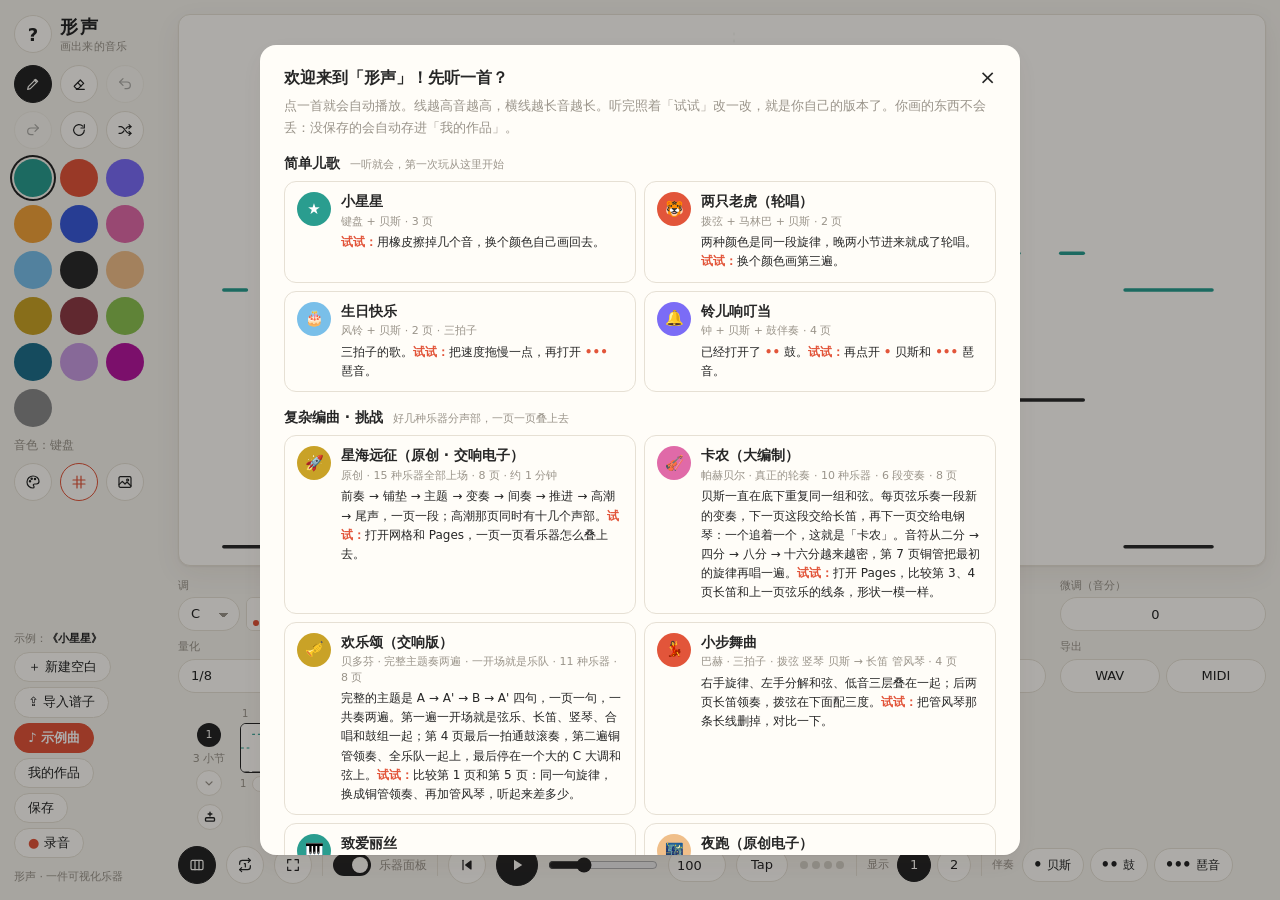
==== commit eceee252: "形声：《欢乐颂》一开场就是乐队 - 第一遍改成弦乐和木管乐队：第 1 页起弦乐、长笛八度齐奏，竖琴、拨弦、   合唱、钟声、底鼓和镲一起进来；第 2 页加铜管和声、军鼓 - 第二遍铜管领奏，管风琴从第" ====
--- a/docs/index.html
+++ b/docs/index.html
@@ -1612,8 +1612,8 @@
             [[...end.map(r=>[r+2,2]),[9,4]],13],[[...end.map(r=>[r+4,2]),[11,4]],13],
             [[[null,12],[7,4]],10],[[[null,12],[21,4]],2]);
       return out; } },
-  { id:'ode', title:'欢乐颂（交响版）', icon:'🎺', ink:9, meta:'贝多芬 · 完整主题奏两遍 · 室内乐 → 全乐队 · 11 种乐器 · 8 页',
-    tip:'完整的主题是 A → A\' → B → A\' 四句，一页一句，一共奏两遍。第一遍从长笛独奏开始，弦乐、拨弦一样样加进来；第 4 页最后一拍通鼓滚奏，第二遍铜管领奏、全乐队一起上，最后停在一个大的 C 大调和弦上。<b>试试：</b>比较第 1 页和第 5 页：同一句旋律，配器不一样，听起来差多少。',
+  { id:'ode', title:'欢乐颂（交响版）', icon:'🎺', ink:9, meta:'贝多芬 · 完整主题奏两遍 · 一开场就是乐队 · 11 种乐器 · 8 页',
+    tip:'完整的主题是 A → A\' → B → A\' 四句，一页一句，一共奏两遍。第一遍一开场就是弦乐、长笛、竖琴、合唱和鼓组一起；第 4 页最后一拍通鼓滚奏，第二遍铜管领奏、全乐队一起上，最后停在一个大的 C 大调和弦上。<b>试试：</b>比较第 1 页和第 5 页：同一句旋律，换成铜管领奏、再加管风琴，听起来差多少。',
     settings:{range:3,quant:'16',bpm:112},
     // C 大调、3 个八度：行 0 = C3，7 = C4，14 = C5，21 = C6。量化 1/16（一拍 4 步），每页 4 小节 = 主题的一句
     parts:()=>{
@@ -1637,22 +1637,27 @@
       const roll=dr(D.T,i=>i===3?X16.slice(8):[]);
       const groove=[[crash,DRUM_INK],[dr(D.K,[0,2]),DRUM_INK],[dr(D.S,[1,3]),DRUM_INK],[dr(D.H,X8),DRUM_INK]];
 
-      // ===== 第一遍 · 室内乐 =====
-      // 第 1 页 · A：长笛独奏，竖琴分解和弦，贝斯
-      put(0,[MA,4],[harp(chA),11],[bassH(chA),7]);
-      // 第 2 页 · A'：弦乐轻轻进来，铺一层长音
-      put(1,[MA2,4],[harp(chA2),11],[bassH(chA2),7],[pad(chA2,0),5]);
-      // 第 3 页 · B：拨弦在反拍点和弦，弦乐两层铺底
-      put(2,[MB,4],[harp(chB),11],[bassH(chB),7],[pad(chB,0),5],[pad(chB,1),5],[pizz(chB),1]);
-      // 第 4 页 · A'：弦乐接过旋律，长笛在上面配三度；最后一拍通鼓滚奏，引出第二遍
-      put(3,[MA2,5],[up(MA2,2),4],[harp(chA2),11],[bassH(chA2),7],[pizz(chA2),1],[pad(chA2,0),13],[roll,DRUM_INK]);
+      // ===== 第一遍 · 弦乐和木管乐队（一上来就是乐队，第二遍再加铜管、管风琴，更大） =====
+      const light=[[crash,DRUM_INK],[dr(D.K,[0,2]),DRUM_INK],[dr(D.H,X8),DRUM_INK]];
+      // 第 1 页 · A：弦乐和长笛八度齐奏旋律，竖琴、拨弦、合唱铺底，钟声标出每小节第一拍，底鼓和镲轻轻打拍子
+      put(0,[MA,4],[up(MA,-7),5],[harp(chA),11],[pizz(chA),1],[bassQ(chA),7],[pad(chA,0),13],[pad(chA,1),13],
+            [per(chA,(c,i)=>i%2?[[null,2]]:[[UP[c][2]+7,2]]),2],...light);
+      // 第 2 页 · A'：铜管轻轻吹长音和声，军鼓加进来
+      put(1,[MA2,4],[up(MA2,-7),5],[harp(chA2),11],[pizz(chA2),1],[bassQ(chA2),7],[pad(chA2,0),13],[pad(chA2,1),9],
+            ...light,[dr(D.S,[1,3]),DRUM_INK]);
+      // 第 3 页 · B：长笛领奏，弦乐八分音符分解和弦，合唱和拨弦，鼓组
+      put(2,[MB,4],[strArp(chB),5],[harp(chB),11],[pizz(chB),1],[bassQ(chB),7],[pad(chB,0),13],[pad(chB,1),13],
+            ...light,[dr(D.S,[1,3]),DRUM_INK]);
+      // 第 4 页 · A'：弦乐接过旋律，长笛配三度，铜管和声；最后一拍通鼓滚奏，引出第二遍
+      put(3,[MA2,5],[up(MA2,2),4],[harp(chA2),11],[pizz(chA2),1],[bassQ(chA2),7],[pad(chA2,0),9],[pad(chA2,1),9],[pad(chA2,0),13],
+            [crash,DRUM_INK],[dr(D.K,[0,2]),DRUM_INK],[dr(D.S,[1,3]),DRUM_INK],[dr(D.H,i=>i<3?X8:X8.slice(0,4)),DRUM_INK],[roll,DRUM_INK]);
       // ===== 第二遍 · 全乐队 =====
       // 第 5 页 · A：铜管领奏，弦乐低八度齐奏，长笛三度，合唱铺底，鼓进来
       put(4,[MA,9],[up(MA,-7),5],[up(MA,2),4],[harp(chA),11],[bassQ(chA),7],
-            [pad(chA,0),13],[pad(chA,1),13],...groove);
+            [pad(chA,0),13],[pad(chA,1),13],[per(chA,c=>[[ROOT[c],2]]),10],...groove);
       // 第 6 页 · A'：合唱在铜管下面唱三度，弦乐改成八分音符的分解和弦，钟声标出每小节第一拍
       put(5,[MA2,9],[up(MA2,-2),13],[up(MA2,2),4],[strArp(chA2),5],[harp(chA2),11],[bassQ(chA2),7],[pizz(chA2),1],
-            [per(chA2,(c,i)=>i%2?[[null,2]]:[[UP[c][2]+7>21?UP[c][2]:UP[c][2]+7,2]]),2],...groove,[dr(D.O,[.5,1.5,2.5,3.5]),DRUM_INK]);
+            [per(chA2,(c,i)=>i%2?[[null,2]]:[[UP[c][2]+7>21?UP[c][2]:UP[c][2]+7,2]]),2],[per(chA2,c=>[[ROOT[c],2]]),10],...groove,[dr(D.O,[.5,1.5,2.5,3.5]),DRUM_INK]);
       // 第 7 页 · B：鼓收一点，弦乐继续流动；最后一小节停在 G 和弦上，军鼓滚奏推向结尾
       put(6,[MB,9],[up(MB,2),4],[strArp(chB),5],[harp(chB),11],[bassQ(chB),7],[pad(chB,0),13],[pad(chB,1),13],[pizz(chB),1],
             [crash,DRUM_INK],[dr(D.K,[0,2]),DRUM_INK],[dr(D.H,i=>i<3?X8:[]),DRUM_INK],[dr(D.S,i=>i<3?[1,3]:X16),DRUM_INK]);
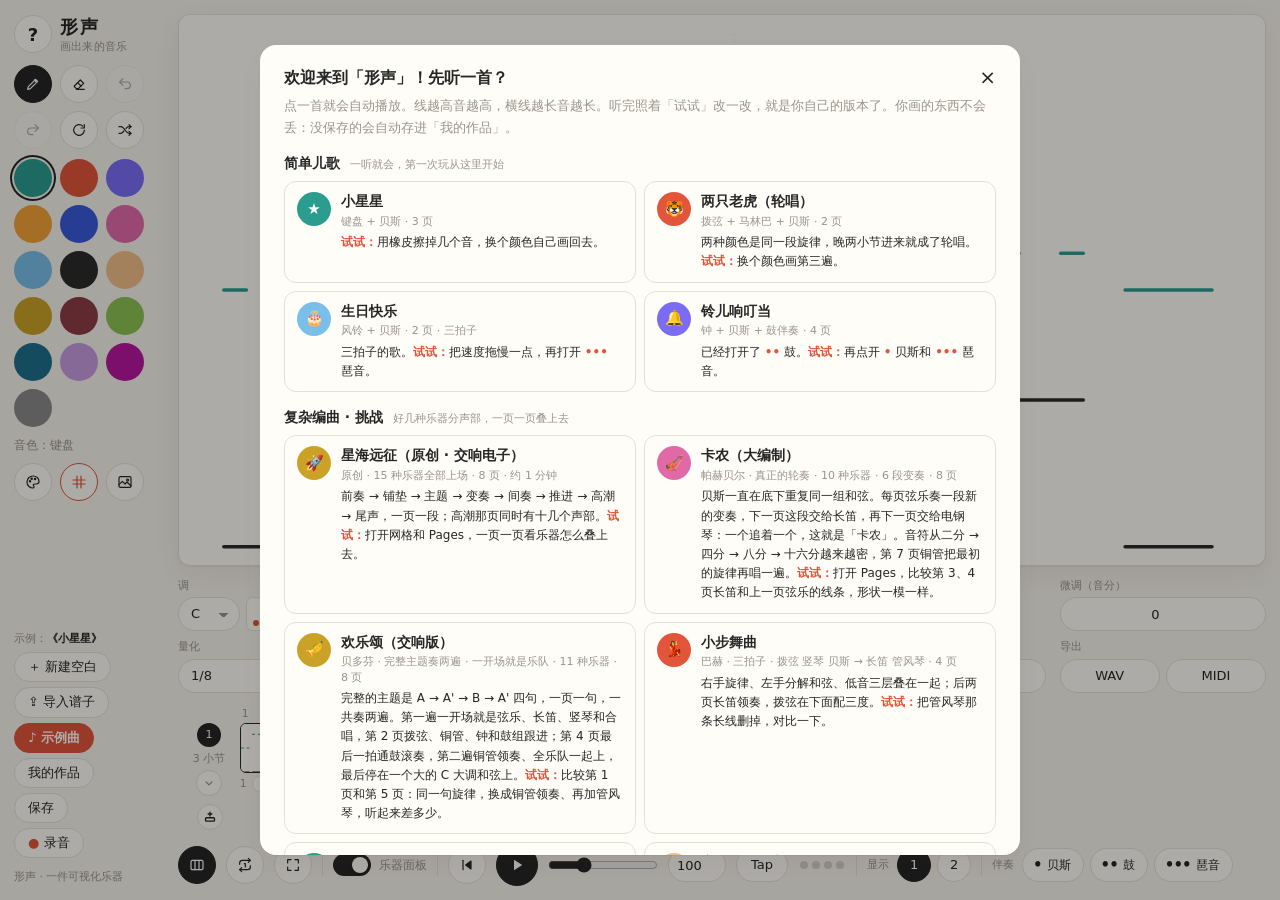
==== commit 37d65a19: "形声：《欢乐颂》第 1 页减几样乐器 - 第 1 页只留弦乐和长笛齐奏、竖琴、贝斯、一层合唱，镲轻打，后两小节底鼓进来 - 拨弦、钟声、军鼓和第一拍的镲移到第 2 页再进来  Co-Authored-" ====
--- a/docs/index.html
+++ b/docs/index.html
@@ -1613,7 +1613,7 @@
             [[[null,12],[7,4]],10],[[[null,12],[21,4]],2]);
       return out; } },
   { id:'ode', title:'欢乐颂（交响版）', icon:'🎺', ink:9, meta:'贝多芬 · 完整主题奏两遍 · 一开场就是乐队 · 11 种乐器 · 8 页',
-    tip:'完整的主题是 A → A\' → B → A\' 四句，一页一句，一共奏两遍。第一遍一开场就是弦乐、长笛、竖琴、合唱和鼓组一起；第 4 页最后一拍通鼓滚奏，第二遍铜管领奏、全乐队一起上，最后停在一个大的 C 大调和弦上。<b>试试：</b>比较第 1 页和第 5 页：同一句旋律，换成铜管领奏、再加管风琴，听起来差多少。',
+    tip:'完整的主题是 A → A\' → B → A\' 四句，一页一句，一共奏两遍。第一遍一开场就是弦乐、长笛、竖琴和合唱，第 2 页拨弦、铜管、钟和鼓组跟进；第 4 页最后一拍通鼓滚奏，第二遍铜管领奏、全乐队一起上，最后停在一个大的 C 大调和弦上。<b>试试：</b>比较第 1 页和第 5 页：同一句旋律，换成铜管领奏、再加管风琴，听起来差多少。',
     settings:{range:3,quant:'16',bpm:112},
     // C 大调、3 个八度：行 0 = C3，7 = C4，14 = C5，21 = C6。量化 1/16（一拍 4 步），每页 4 小节 = 主题的一句
     parts:()=>{
@@ -1639,12 +1639,12 @@
 
       // ===== 第一遍 · 弦乐和木管乐队（一上来就是乐队，第二遍再加铜管、管风琴，更大） =====
       const light=[[crash,DRUM_INK],[dr(D.K,[0,2]),DRUM_INK],[dr(D.H,X8),DRUM_INK]];
-      // 第 1 页 · A：弦乐和长笛八度齐奏旋律，竖琴、拨弦、合唱铺底，钟声标出每小节第一拍，底鼓和镲轻轻打拍子
-      put(0,[MA,4],[up(MA,-7),5],[harp(chA),11],[pizz(chA),1],[bassQ(chA),7],[pad(chA,0),13],[pad(chA,1),13],
-            [per(chA,(c,i)=>i%2?[[null,2]]:[[UP[c][2]+7,2]]),2],...light);
-      // 第 2 页 · A'：铜管轻轻吹长音和声，军鼓加进来
+      // 第 1 页 · A：弦乐和长笛八度齐奏旋律，竖琴、贝斯、一层合唱；镲轻轻打拍子，后两小节底鼓进来
+      put(0,[MA,4],[up(MA,-7),5],[harp(chA),11],[bassQ(chA),7],[pad(chA,0),13],
+            [dr(D.H,X8),DRUM_INK],[dr(D.K,i=>i<2?[]:[0,2]),DRUM_INK]);
+      // 第 2 页 · A'：拨弦、铜管和声、钟声加进来，军鼓也进来，第一拍镲
       put(1,[MA2,4],[up(MA2,-7),5],[harp(chA2),11],[pizz(chA2),1],[bassQ(chA2),7],[pad(chA2,0),13],[pad(chA2,1),9],
-            ...light,[dr(D.S,[1,3]),DRUM_INK]);
+            [per(chA2,(c,i)=>i%2?[[null,2]]:[[UP[c][2]+7,2]]),2],...light,[dr(D.S,[1,3]),DRUM_INK]);
       // 第 3 页 · B：长笛领奏，弦乐八分音符分解和弦，合唱和拨弦，鼓组
       put(2,[MB,4],[strArp(chB),5],[harp(chB),11],[pizz(chB),1],[bassQ(chB),7],[pad(chB,0),13],[pad(chB,1),13],
             ...light,[dr(D.S,[1,3]),DRUM_INK]);
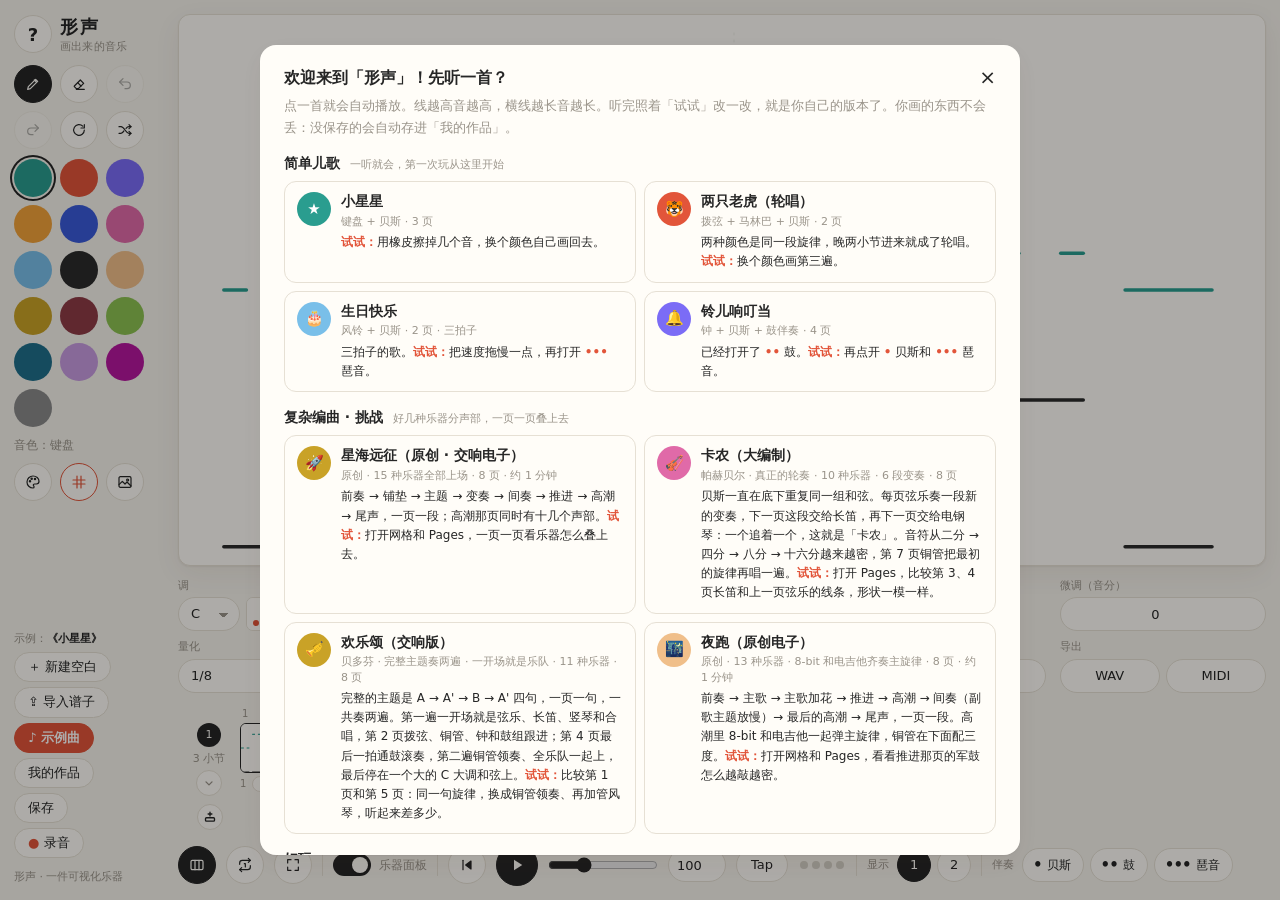
==== commit f1644e31: "形声：删除示例曲《小步舞曲》和《致爱丽丝》 - 「复杂编曲 · 挑战」现在是星海远征、卡农、欢乐颂、夜跑 4 首，示例曲共 11 首 - README 的曲目介绍同步更新  Co-Authored-B" ====
--- a/docs/index.html
+++ b/docs/index.html
@@ -1458,7 +1458,7 @@
 
 const SONG_GROUPS=[
   {name:'简单儿歌', hint:'一听就会，第一次玩从这里开始', ids:['twinkle','tigers','birthday','jingle']},
-  {name:'复杂编曲 · 挑战', hint:'好几种乐器分声部，一页一页叠上去', ids:['epic','canon','ode','minuet','elise','night']},
+  {name:'复杂编曲 · 挑战', hint:'好几种乐器分声部，一页一页叠上去', ids:['epic','canon','ode','night']},
   {name:'好玩', hint:'像老游戏机，也像一幅画：按下播放听听看', ids:['chip','kitty','photoWork']},
 ];
 const SONGS=[
@@ -1669,30 +1669,6 @@
             [crash,DRUM_INK],[dr(D.K,i=>i<3?[0,2]:[0,2,3]),DRUM_INK],[dr(D.S,i=>i<3?[1,3]:[1,1.75]),DRUM_INK],
             [dr(D.H,i=>i<3?X8:X8.slice(0,6)),DRUM_INK],[[[null,14],[D.C,.25]],DRUM_INK]);
       return out; } },
-  { id:'minuet', title:'小步舞曲', icon:'💃', ink:1, meta:'巴赫 · 三拍子 · 拨弦 竖琴 贝斯 → 长笛 管风琴 · 4 页',
-    tip:'右手旋律、左手分解和弦、低音三层叠在一起；后两页长笛领奏，拨弦在下面配三度。<b>试试：</b>把管风琴那条长线删掉，对比一下。',
-    settings:{key:7,range:3,quant:'8t',bpm:150},
-    // G 大调：行 0 = G3，7 = G4，14 = G5。时值单位 = 步（一拍 3 步），四分音符 4 步，一小节 12 步，一页 4 小节
-    parts:()=>{ const o=x=>({spb:3,mul:1,top:21,offset:x});
-      const b=[[[11,4],[7,2],[8,2],[9,2],[10,2]], [[11,4],[7,4],[7,4]], [[12,4],[10,2],[11,2],[12,2],[13,2]], [[14,4],[7,4],[7,4]],
-               [[10,4],[11,2],[10,2],[9,2],[8,2]], [[9,4],[10,2],[9,2],[8,2],[7,2]], [[6,4],[7,2],[8,2],[9,2],[7,2]], [[8,12]]];
-      const melA=b.flat(), melB=[...b.slice(0,6).flat(),[8,4],[9,2],[8,2],[7,2],[6,2],[7,12]];
-      const R={G:0,C:3,A:1,D:4}, chA='GGCGAGDD', chB='GGCGAGDG';
-      const bassOf=s=>[...s].map(c=>[R[c],12]), harpOf=s=>[...s].flatMap(c=>[0,2,4].map(k=>[R[c]+k,4]));
-      return [ ...songStrokes(melA,1,o(0)), ...songStrokes(bassOf(chA),7,o(0)), ...songStrokes(harpOf(chA),11,o(0)),
-        ...songStrokes(melB,4,o(96)), ...songStrokes(melB.map(([r,d])=>[r-2,d]),1,o(96)),
-        ...songStrokes(bassOf(chB),7,o(96)), ...songStrokes(harpOf(chB),11,o(96)), ...songStrokes([...chB].map(c=>[R[c]+7,12]),10,o(96))]; } },
-  { id:'elise', title:'致爱丽丝', icon:'🎹', ink:0, meta:'贝多芬 · 半音阶 · 十六分音符 · 双手 · 1 页',
-    tip:'开头那串 E–D♯ 来回跳，要用到「半音阶」。<b>试试：</b>打开网格，找找哪两行是 E 和 D♯。',
-    settings:{key:4,scale:'chromatic',range:3,octave:-1,quant:'8t',bpm:140},
-    // 半音阶、3 个八度、低一个八度：行 0 = E2 … 36 = E5。时值单位 = 十六分音符（1 步），一小节（3/8）6 步，一页 8 小节
-    parts:()=>{ const o={spb:3,mul:1,top:36};
-      const b1=[[36,1],[35,1],[36,1],[31,1],[34,1],[32,1]], b2=[[29,2],[null,1],[20,1],[24,1],[29,1]],
-            b3=[[31,2],[null,1],[24,1],[28,1],[31,1]], b4=[[32,2],[null,1],[24,1],[36,1],[35,1]],
-            b7=[[31,2],[null,1],[24,1],[32,1],[31,1]], b8=[[29,2],[null,2],[36,1],[35,1]];
-      const LA=[[5,1],[12,1],[17,1],[null,3]], LE=[[0,1],[12,1],[16,1],[null,3]], R6=[[null,6]];
-      return [...songStrokes([...b1,...b2,...b3,...b4,...b1,...b2,...b7,...b8],0,o),
-              ...songStrokes([...R6,...LA,...LE,...LA,...R6,...LA,...LE,...LA],3,o)]; } },
   { id:'night', title:'夜跑（原创电子）', icon:'🌃', ink:8, meta:'原创 · 13 种乐器 · 8-bit 和电吉他齐奏主旋律 · 8 页 · 约 1 分钟',
     tip:'前奏 → 主歌 → 主歌加花 → 推进 → 高潮 → 间奏（副歌主题放慢）→ 最后的高潮 → 尾声，一页一段。高潮里 8-bit 和电吉他一起弹主旋律，铜管在下面配三度。<b>试试：</b>打开网格和 Pages，看看推进那页的军鼓怎么越敲越密。',
     settings:{key:4,scale:'minor',range:3,quant:'16',bpm:124},
